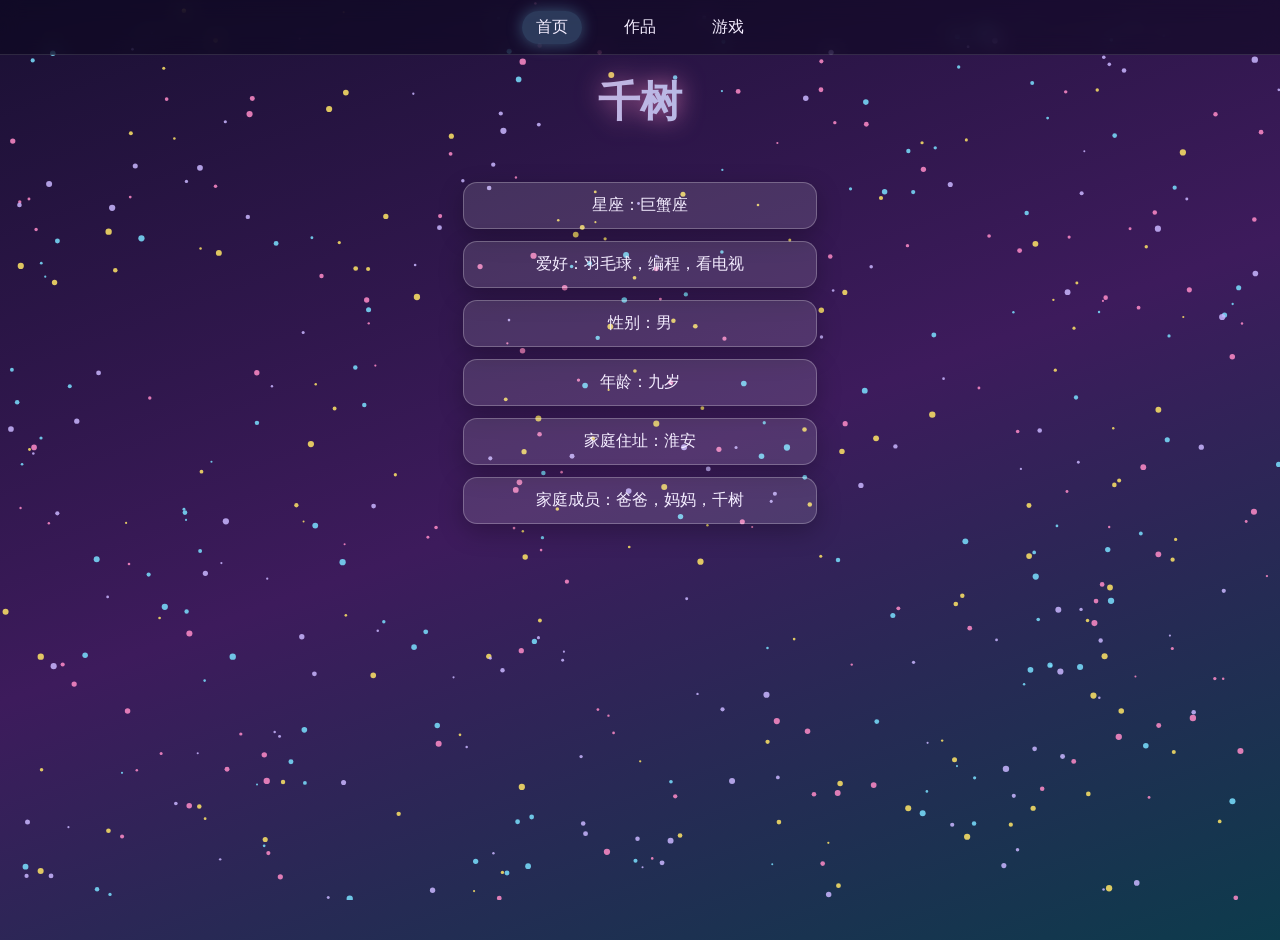
==== index.html @ f4340ac0 "加上作品房：抽奖、轮播、时钟、画板和调色盘。 Co-authored-by: Cursor <cursoragent@cursor.com>" ====
<!DOCTYPE html>
<html lang="zh-CN">
<head>
    <meta charset="UTF-8">
    <meta name="viewport" content="width=device-width, initial-scale=1.0">
    <title>千树</title>
    <style>
        body {
            font-family: sans-serif;
            min-height: 100vh;
            margin: 0;
            background: linear-gradient(160deg, #1a1033 0%, #3d1b5c 50%, #0d3b4c 100%);
            padding-bottom: 40px;
            overflow-x: hidden;
        }
        #dust {
            position: fixed;
            inset: 0;
            z-index: 0;
            pointer-events: none;
        }
        .nav {
            position: fixed;
            top: 0;
            left: 0;
            right: 0;
            z-index: 6;
            height: 54px;
            display: flex;
            align-items: center;
            justify-content: center;
            gap: 28px;
            background: rgba(10, 6, 28, 0.55);
            border-bottom: 1px solid rgba(255, 255, 255, 0.12);
            backdrop-filter: blur(10px);
        }
        .nav button {
            border: 0;
            background: transparent;
            color: #f4edff;
            font-size: 16px;
            cursor: pointer;
            padding: 6px 14px;
            border-radius: 999px;
        }
        .nav button.on {
            background: rgba(122, 224, 255, 0.22);
            box-shadow: 0 0 16px rgba(122, 224, 255, 0.35);
        }
        .side {
            display: none;
            position: fixed;
            top: 70px;
            bottom: 16px;
            width: 210px;
            z-index: 2;
        }
        body.play .side { display: block; }
        .side-left { left: 12px; }
        .side-right { right: 12px; }
        .game {
            height: 100%;
            border-radius: 18px;
            border: 1px solid rgba(255, 255, 255, 0.22);
            background: rgba(8, 4, 24, 0.45);
            box-shadow: 0 0 28px rgba(122, 224, 255, 0.18);
            overflow: hidden;
            position: relative;
        }
        .game-title {
            text-align: center;
            color: #fff;
            font-size: 14px;
            font-weight: bold;
            padding: 10px 8px 0;
            text-shadow: 0 0 10px #7ae0ff;
        }
        .game-score {
            text-align: center;
            color: #7ae0ff;
            font-size: 12px;
            margin-top: 4px;
        }
        .arena {
            position: absolute;
            left: 8px;
            right: 8px;
            top: 52px;
            bottom: 8px;
        }
        .bubble {
            position: absolute;
            border-radius: 50%;
            cursor: pointer;
            box-shadow: 0 0 16px currentColor;
        }
        .star {
            position: absolute;
            width: 14px;
            height: 14px;
            background: #ffe566;
            clip-path: polygon(50% 0%, 61% 35%, 98% 35%, 68% 57%, 79% 91%, 50% 70%, 21% 91%, 32% 57%, 2% 35%, 39% 35%);
            filter: drop-shadow(0 0 8px #ffe566);
        }
        .paddle {
            position: absolute;
            bottom: 6px;
            width: 56px;
            height: 10px;
            border-radius: 8px;
            background: linear-gradient(90deg, #7ae0ff, #ff8cc8);
            box-shadow: 0 0 14px #7ae0ff;
        }
        .stage {
            position: relative;
            z-index: 1;
            padding-top: 24px;
        }
        .name {
            font-size: 42px;
            font-weight: bold;
            text-align: center;
            margin-top: 50px;
            cursor: pointer;
            background: linear-gradient(90deg, #ff8cc8, #7ae0ff);
            -webkit-background-clip: text;
            background-clip: text;
            color: transparent;
            filter: drop-shadow(0 0 12px rgba(255, 140, 200, 0.7));
        }
        .name:hover {
            filter: drop-shadow(0 0 20px rgba(122, 224, 255, 0.9));
        }
        .hi {
            text-align: center;
            color: #c9e9ff;
            min-height: 24px;
            margin: 8px 0 20px;
            opacity: 0;
            transition: opacity 0.3s;
        }
        .hi.show { opacity: 1; }
        .info {
            width: 320px;
            margin: 12px auto;
            padding: 12px 16px;
            background: rgba(255, 255, 255, 0.12);
            border: 1px solid rgba(255, 255, 255, 0.25);
            border-radius: 14px;
            text-align: center;
            color: #f4edff;
            box-shadow: 0 8px 24px rgba(0, 0, 0, 0.25);
            cursor: pointer;
            transition: transform 0.2s, background 0.2s, box-shadow 0.2s, border-color 0.2s;
            animation: popin 0.5s ease both;
        }
        .info:nth-child(3) { animation-delay: 0.05s; }
        .info:nth-child(4) { animation-delay: 0.10s; }
        .info:nth-child(5) { animation-delay: 0.15s; }
        .info:nth-child(6) { animation-delay: 0.20s; }
        .info:nth-child(7) { animation-delay: 0.25s; }
        .info:nth-child(8) { animation-delay: 0.30s; }
        .info:hover {
            transform: scale(1.05);
            background: rgba(255, 255, 255, 0.22);
        }
        .info.on {
            transform: scale(1.06);
            border-color: #7ae0ff;
            background: rgba(122, 224, 255, 0.22);
            box-shadow: 0 0 24px rgba(122, 224, 255, 0.45);
        }
        @keyframes popin {
            from { opacity: 0; transform: translateY(16px); }
            to { opacity: 1; transform: translateY(0); }
        }
        .works {
            display: none;
            position: relative;
            z-index: 1;
            padding-top: 80px;
        }
        body.page-works .works { display: block; }
        body.page-works .stage { display: none; }
        .works-title {
            text-align: center;
            color: #f4edff;
            font-size: 22px;
            margin-bottom: 8px;
            text-shadow: 0 0 12px rgba(122, 224, 255, 0.45);
        }
        .works-hi {
            text-align: center;
            color: #c9e9ff;
            margin-bottom: 18px;
        }
        .work {
            width: 320px;
            margin: 12px auto;
            padding: 16px;
            background: rgba(255, 255, 255, 0.12);
            border: 1px solid rgba(255, 255, 255, 0.25);
            border-radius: 14px;
            text-align: center;
            color: #f4edff;
            cursor: pointer;
            transition: transform 0.2s, background 0.2s, box-shadow 0.2s;
        }
        .work:hover {
            transform: scale(1.05);
            background: rgba(255, 255, 255, 0.22);
        }
        .work.soon {
            cursor: default;
            opacity: 0.7;
        }
        .work.soon:hover { transform: none; }
        .studio {
            display: none;
            position: relative;
            z-index: 1;
            padding: 80px 16px 24px;
            text-align: center;
            color: #f4edff;
        }
        body.in-studio .works,
        body.in-studio .stage { display: none; }
        body.lottery .studio-lottery,
        body.slider .studio-slider,
        body.page-clock .studio-clock,
        body.page-draw .studio-draw,
        body.page-color .studio-color { display: block; }
        .studio h1, .studio h2, .studio h3 {
            margin: 14px 0;
            font-weight: normal;
        }
        .studio strong {
            display: block;
            font-size: 22px;
            margin-bottom: 16px;
            text-shadow: 0 0 12px rgba(122, 224, 255, 0.45);
        }
        .studio button,
        .back {
            border: 0;
            background: rgba(122, 224, 255, 0.22);
            color: #f4edff;
            padding: 8px 16px;
            border-radius: 999px;
            cursor: pointer;
            margin: 8px 6px;
        }
        .slide-box {
            width: 320px;
            height: 200px;
            margin: 18px auto;
            border-radius: 18px;
            display: flex;
            align-items: center;
            justify-content: center;
            font-size: 28px;
            font-weight: bold;
            box-shadow: 0 0 28px rgba(122, 224, 255, 0.25);
        }
        .clock-face {
            width: 200px;
            height: 200px;
            margin: 16px auto;
            border-radius: 50%;
            border: 4px solid #7ae0ff;
            position: relative;
            background: rgba(8, 4, 24, 0.45);
            box-shadow: 0 0 24px rgba(122, 224, 255, 0.35);
        }
        .hand {
            position: absolute;
            left: 50%;
            bottom: 50%;
            transform-origin: bottom center;
            background: #f4edff;
            border-radius: 4px;
        }
        .hand.hour { width: 6px; height: 52px; margin-left: -3px; }
        .hand.min { width: 4px; height: 72px; margin-left: -2px; }
        .hand.sec { width: 2px; height: 82px; margin-left: -1px; background: #ff8cc8; }
        .clock-dot {
            position: absolute;
            left: 50%;
            top: 50%;
            width: 10px;
            height: 10px;
            margin: -5px 0 0 -5px;
            border-radius: 50%;
            background: #7ae0ff;
        }
        #clockText { margin-top: 10px; color: #7ae0ff; }
        #drawPad {
            display: block;
            margin: 12px auto 0;
            background: #fff8ff;
            border-radius: 12px;
            cursor: crosshair;
            box-shadow: 0 0 20px rgba(255, 140, 200, 0.25);
        }
        .pens {
            display: flex;
            flex-wrap: wrap;
            justify-content: center;
            align-items: center;
            gap: 8px;
            width: 360px;
            margin: 12px auto;
        }
        .studio .pen {
            width: 28px;
            height: 28px;
            border-radius: 50%;
            border: 2px solid rgba(255, 255, 255, 0.35);
            cursor: pointer;
            padding: 0;
            margin: 0;
            box-shadow: none;
        }
        .studio .pen.on {
            box-shadow: 0 0 0 3px #7ae0ff;
        }
        .sizes {
            display: flex;
            justify-content: center;
            align-items: center;
            gap: 12px;
            margin: 0 0 12px;
        }
        .studio .size {
            width: 36px;
            height: 36px;
            padding: 0;
            margin: 0;
            border-radius: 50%;
            border: 2px solid rgba(255, 255, 255, 0.35);
            background: rgba(8, 4, 24, 0.35);
            display: flex;
            align-items: center;
            justify-content: center;
            box-shadow: none;
        }
        .studio .size.on {
            box-shadow: 0 0 0 3px #7ae0ff;
        }
        .studio .size i {
            display: block;
            border-radius: 50%;
            background: #f4edff;
        }
        .color-show {
            width: 220px;
            height: 120px;
            margin: 14px auto;
            border-radius: 16px;
            border: 1px solid rgba(255, 255, 255, 0.3);
        }
        #colorHex { font-size: 22px; letter-spacing: 1px; }
        @media (max-width: 860px) {
            body.play .side { display: none; }
        }
    </style>
</head>
<body>
    <canvas id="dust"></canvas>
    <div class="nav">
        <button type="button" id="homeBtn" class="on">首页</button>
        <button type="button" id="worksBtn">作品</button>
        <button type="button" id="gameBtn">游戏</button>
    </div>
    <div class="side side-left">
        <div class="game">
            <div class="game-title">戳泡泡</div>
            <div class="game-score" id="bubbleScore">0 分</div>
            <div class="arena" id="bubbleArena"></div>
        </div>
    </div>
    <div class="side side-right">
        <div class="game">
            <div class="game-title">接星星</div>
            <div class="game-score" id="starScore">0 分</div>
            <div class="arena" id="starArena">
                <div class="paddle" id="paddle"></div>
            </div>
        </div>
    </div>
    <div class="stage">
        <div class="name">千树</div>
        <div class="hi">点名字会换色，点卡片会亮起来</div>
        <div class="info">星座：巨蟹座</div>
        <div class="info">爱好：羽毛球，编程，看电视</div>
        <div class="info">性别：男</div>
        <div class="info">年龄：九岁</div>
        <div class="info">家庭住址：淮安</div>
        <div class="info">家庭成员：爸爸，妈妈，千树</div>
    </div>
    <div class="works">
        <div class="works-title">千树的作品</div>
        <div class="works-hi">点卡片打开作品</div>
        <div class="work" id="workLottery">随机抽奖</div>
        <div class="work" id="workSlider">随机轮播</div>
        <div class="work" id="workClock">会走的时钟</div>
        <div class="work" id="workDraw">小画板</div>
        <div class="work" id="workColor">调色盘</div>
    </div>
    <div class="studio studio-lottery">
        <button type="button" class="back" id="backFromLottery">回到作品</button>
        <strong>随机抽奖</strong>
        <h1>一等奖：<span id="one">???</span></h1>
        <h2>二等奖：<span id="two">???</span></h2>
        <h3>三等奖：<span id="three">???</span></h3>
        <button type="button" id="drawBtn">再抽一次</button>
    </div>
    <div class="studio studio-slider">
        <button type="button" class="back" id="backFromSlider">回到作品</button>
        <strong>随机轮播</strong>
        <div class="slide-box" id="slideBox">?</div>
        <button type="button" id="slideBtn">换一张</button>
    </div>
    <div class="studio studio-clock">
        <button type="button" class="back" id="backFromClock">回到作品</button>
        <strong>会走的时钟</strong>
        <div class="clock-face">
            <div class="hand hour" id="hourHand"></div>
            <div class="hand min" id="minHand"></div>
            <div class="hand sec" id="secHand"></div>
            <div class="clock-dot"></div>
        </div>
        <div id="clockText">--:--:--</div>
    </div>
    <div class="studio studio-draw">
        <button type="button" class="back" id="backFromDraw">回到作品</button>
        <strong>小画板</strong>
        <canvas id="drawPad" width="360" height="240"></canvas>
        <div class="pens">
            <button type="button" class="pen on" data-color="#5b2b8a" style="background:#5b2b8a"></button>
            <button type="button" class="pen" data-color="#ff8cc8" style="background:#ff8cc8"></button>
            <button type="button" class="pen" data-color="#ff4d4d" style="background:#ff4d4d"></button>
            <button type="button" class="pen" data-color="#ff8c32" style="background:#ff8c32"></button>
            <button type="button" class="pen" data-color="#ffe566" style="background:#ffe566"></button>
            <button type="button" class="pen" data-color="#7cffb2" style="background:#7cffb2"></button>
            <button type="button" class="pen" data-color="#00c2a8" style="background:#00c2a8"></button>
            <button type="button" class="pen" data-color="#7ae0ff" style="background:#7ae0ff"></button>
            <button type="button" class="pen" data-color="#2b6fff" style="background:#2b6fff"></button>
            <button type="button" class="pen" data-color="#c9b6ff" style="background:#c9b6ff"></button>
            <button type="button" class="pen" data-color="#8b5a2b" style="background:#8b5a2b"></button>
            <button type="button" class="pen" data-color="#888888" style="background:#888888"></button>
            <button type="button" class="pen" data-color="#222222" style="background:#222222"></button>
            <button type="button" class="pen" data-color="#ffffff" style="background:#ffffff"></button>
            <input type="color" id="drawColorPick" value="#5b2b8a" title="更多颜色">
        </div>
        <div class="sizes">
            <button type="button" class="size" data-size="2" title="细"><i style="width:6px;height:6px"></i></button>
            <button type="button" class="size on" data-size="6" title="中"><i style="width:12px;height:12px"></i></button>
            <button type="button" class="size" data-size="14" title="粗"><i style="width:20px;height:20px"></i></button>
        </div>
        <button type="button" id="clearDraw">清空</button>
    </div>
    <div class="studio studio-color">
        <button type="button" class="back" id="backFromColor">回到作品</button>
        <strong>调色盘</strong>
        <input type="color" id="colorPick" value="#ff8cc8">
        <div class="color-show" id="colorShow"></div>
        <div id="colorHex">#ff8cc8</div>
    </div>
    <script>
        const canvas = document.getElementById("dust");
        const ctx = canvas.getContext("2d");
        const dots = [];
        const mouse = { x: -9999, y: -9999 };
        const fadeOut = 40;
        const fadeIn = 130;

        function fitCanvas() {
            canvas.width = window.innerWidth;
            canvas.height = window.innerHeight;
        }
        fitCanvas();
        window.onresize = fitCanvas;

        for (let n = 0; n < 520; n = n + 1) {
            dots.push({
                x: Math.random() * window.innerWidth,
                y: Math.random() * window.innerHeight,
                r: 1 + Math.random() * 2.2,
                vx: -0.25 + Math.random() * 0.5,
                vy: -0.25 + Math.random() * 0.5,
                color: ["#ff8cc8", "#7ae0ff", "#ffe566", "#c9b6ff"][n % 4],
                alpha: 0
            });
        }

        window.onmousemove = function (event) {
            mouse.x = event.clientX;
            mouse.y = event.clientY;
        };

        function drawDots() {
            ctx.clearRect(0, 0, canvas.width, canvas.height);
            for (let n = 0; n < dots.length; n = n + 1) {
                const d = dots[n];
                d.x = d.x + d.vx;
                d.y = d.y + d.vy;
                if (d.x < 0) { d.x = canvas.width; }
                if (d.x > canvas.width) { d.x = 0; }
                if (d.y < 0) { d.y = canvas.height; }
                if (d.y > canvas.height) { d.y = 0; }

                const dx = d.x - mouse.x;
                const dy = d.y - mouse.y;
                const dist = Math.sqrt(dx * dx + dy * dy);
                let want = 0.85;
                if (dist <= fadeOut) {
                    want = 0;
                } else if (dist < fadeIn) {
                    const t = (dist - fadeOut) / (fadeIn - fadeOut);
                    want = 0.85 * t * t;
                }
                const step = 0.018;
                if (want < d.alpha) {
                    d.alpha = d.alpha - step;
                    if (d.alpha < want) {
                        d.alpha = want;
                    }
                } else {
                    d.alpha = d.alpha + step;
                    if (d.alpha > want) {
                        d.alpha = want;
                    }
                }
                if (d.alpha > 0.02) {
                    ctx.beginPath();
                    ctx.fillStyle = d.color;
                    ctx.globalAlpha = d.alpha;
                    ctx.arc(d.x, d.y, d.r, 0, Math.PI * 2);
                    ctx.fill();
                }
            }
            ctx.globalAlpha = 1;
            requestAnimationFrame(drawDots);
        }
        drawDots();

        const homeBtn = document.getElementById("homeBtn");
        const worksBtn = document.getElementById("worksBtn");
        const gameBtn = document.getElementById("gameBtn");

        function lightNav(btn) {
            homeBtn.classList.remove("on");
            worksBtn.classList.remove("on");
            gameBtn.classList.remove("on");
            btn.classList.add("on");
        }
        function clearRooms() {
            document.body.classList.remove("play");
            document.body.classList.remove("page-works");
            document.body.classList.remove("in-studio");
            document.body.classList.remove("lottery");
            document.body.classList.remove("slider");
            document.body.classList.remove("page-clock");
            document.body.classList.remove("page-draw");
            document.body.classList.remove("page-color");
        }
        function openStudio(room, start) {
            clearRooms();
            document.body.classList.add("in-studio");
            document.body.classList.add(room);
            lightNav(worksBtn);
            if (start) {
                start();
            }
        }
        function openHome() {
            clearRooms();
            lightNav(homeBtn);
        }
        function openWorks() {
            clearRooms();
            document.body.classList.add("page-works");
            lightNav(worksBtn);
        }
        function openGames() {
            clearRooms();
            document.body.classList.add("play");
            lightNav(gameBtn);
            readySound();
        }
        function openLottery() {
            openStudio("lottery", drawPrize);
        }
        function openSlider() {
            openStudio("slider", randomSlide);
        }

        homeBtn.onclick = openHome;
        worksBtn.onclick = openWorks;
        gameBtn.onclick = openGames;
        document.getElementById("workLottery").onclick = openLottery;
        document.getElementById("workSlider").onclick = openSlider;
        document.getElementById("workClock").onclick = function () {
            openStudio("page-clock", tickClock);
        };
        document.getElementById("workDraw").onclick = function () {
            openStudio("page-draw");
        };
        document.getElementById("workColor").onclick = function () {
            openStudio("page-color", showColor);
        };
        document.getElementById("backFromLottery").onclick = openWorks;
        document.getElementById("backFromSlider").onclick = openWorks;
        document.getElementById("backFromClock").onclick = openWorks;
        document.getElementById("backFromDraw").onclick = openWorks;
        document.getElementById("backFromColor").onclick = openWorks;
        document.getElementById("drawBtn").onclick = drawPrize;
        document.getElementById("slideBtn").onclick = randomSlide;
        document.getElementById("clearDraw").onclick = function () {
            const pad = document.getElementById("drawPad");
            const p = pad.getContext("2d");
            p.clearRect(0, 0, pad.width, pad.height);
        };
        document.getElementById("colorPick").oninput = showColor;

        function drawPrize() {
            const personArr = ["周杰伦", "刘德华", "周星驰", "Pink老师", "张学友"];
            const randomNum1 = Math.floor(Math.random() * personArr.length);
            document.getElementById("one").innerHTML = personArr[randomNum1];
            personArr.splice(randomNum1, 1);
            const randomNum2 = Math.floor(Math.random() * personArr.length);
            document.getElementById("two").innerHTML = personArr[randomNum2];
            personArr.splice(randomNum2, 1);
            const randomNum3 = Math.floor(Math.random() * personArr.length);
            document.getElementById("three").innerHTML = personArr[randomNum3];
        }

        function randomSlide() {
            const slides = ["粉", "青", "黄", "紫", "绿"];
            const colors = ["#ff8cc8", "#7ae0ff", "#ffe566", "#c9b6ff", "#7cffb2"];
            const n = Math.floor(Math.random() * slides.length);
            const box = document.getElementById("slideBox");
            box.style.background = colors[n];
            box.textContent = "第" + (n + 1) + "张 · " + slides[n];
        }

        function two(n) {
            if (n < 10) {
                return "0" + n;
            }
            return "" + n;
        }
        function tickClock() {
            const now = new Date();
            const s = now.getSeconds();
            const m = now.getMinutes();
            const h = now.getHours();
            document.getElementById("secHand").style.transform = "rotate(" + (s * 6) + "deg)";
            document.getElementById("minHand").style.transform = "rotate(" + (m * 6 + s * 0.1) + "deg)";
            document.getElementById("hourHand").style.transform = "rotate(" + ((h % 12) * 30 + m * 0.5) + "deg)";
            document.getElementById("clockText").textContent = two(h) + ":" + two(m) + ":" + two(s);
        }
        setInterval(tickClock, 1000);
        tickClock();

        function showColor() {
            const hex = document.getElementById("colorPick").value;
            document.getElementById("colorShow").style.background = hex;
            document.getElementById("colorHex").textContent = hex;
        }
        showColor();

        const drawPad = document.getElementById("drawPad");
        const drawCtx = drawPad.getContext("2d");
        let drawing = false;
        let penColor = "#5b2b8a";
        let penSize = 6;
        const sizeBtns = document.querySelectorAll(".size");
        for (let n = 0; n < sizeBtns.length; n = n + 1) {
            sizeBtns[n].onclick = function () {
                penSize = Number(sizeBtns[n].getAttribute("data-size"));
                for (let k = 0; k < sizeBtns.length; k = k + 1) {
                    sizeBtns[k].classList.remove("on");
                }
                sizeBtns[n].classList.add("on");
            };
        }
        const pens = document.querySelectorAll(".pen");
        function pickPen(color) {
            penColor = color;
            document.getElementById("drawColorPick").value = color;
            for (let n = 0; n < pens.length; n = n + 1) {
                if (pens[n].getAttribute("data-color") === color) {
                    pens[n].classList.add("on");
                } else {
                    pens[n].classList.remove("on");
                }
            }
        }
        for (let n = 0; n < pens.length; n = n + 1) {
            pens[n].onclick = function () {
                pickPen(pens[n].getAttribute("data-color"));
            };
        }
        document.getElementById("drawColorPick").oninput = function () {
            penColor = document.getElementById("drawColorPick").value;
            for (let n = 0; n < pens.length; n = n + 1) {
                pens[n].classList.remove("on");
            }
        };
        function padPos(event) {
            const box = drawPad.getBoundingClientRect();
            return {
                x: event.clientX - box.left,
                y: event.clientY - box.top
            };
        }
        drawPad.onmousedown = function (event) {
            drawing = true;
            const p = padPos(event);
            drawCtx.beginPath();
            drawCtx.moveTo(p.x, p.y);
        };
        drawPad.onmousemove = function (event) {
            if (!drawing) {
                return;
            }
            const p = padPos(event);
            drawCtx.strokeStyle = penColor;
            drawCtx.lineWidth = penSize;
            drawCtx.lineCap = "round";
            drawCtx.lineTo(p.x, p.y);
            drawCtx.stroke();
        };
        drawPad.onmouseup = function () {
            drawing = false;
        };
        drawPad.onmouseleave = function () {
            drawing = false;
        };

        const name = document.querySelector(".name");
        const hi = document.querySelector(".hi");
        const colors = [
            "linear-gradient(90deg, #ff8cc8, #7ae0ff)",
            "linear-gradient(90deg, #ffe566, #ff6b9d)",
            "linear-gradient(90deg, #7cffb2, #7ae0ff)"
        ];
        const hellos = ["你好，我是千树！", "上面点「游戏」才出现小游戏", "欢迎来到我的主页"];
        let i = 0;

        name.onclick = function () {
            i = i + 1;
            if (i >= colors.length) {
                i = 0;
            }
            name.style.background = colors[i];
            name.style.backgroundClip = "text";
            name.style.webkitBackgroundClip = "text";
            hi.textContent = hellos[i];
            hi.classList.add("show");
        };

        const cards = document.querySelectorAll(".info");
        for (let n = 0; n < cards.length; n = n + 1) {
            cards[n].onclick = function () {
                cards[n].classList.toggle("on");
            };
        }

        const bubbleColors = ["#ff8cc8", "#7ae0ff", "#ffe566", "#b8fff0", "#c9b6ff"];
        const bubbleArena = document.getElementById("bubbleArena");
        const bubbleScoreEl = document.getElementById("bubbleScore");
        let bubbleScore = 0;

        function gamesOpen() {
            return document.body.classList.contains("play");
        }

        let audio;
        function readySound() {
            if (!audio) {
                audio = new AudioContext();
            }
            if (audio.state === "suspended") {
                audio.resume();
            }
        }
        function playBo() {
            const bo = new Audio("sounds/bo.mp3");
            bo.play();
        }
        function playDing() {
            readySound();
            const t = audio.currentTime;
            const notes = [988, 1319];
            for (let n = 0; n < notes.length; n = n + 1) {
                const o = audio.createOscillator();
                const g = audio.createGain();
                o.type = "triangle";
                o.frequency.value = notes[n];
                g.gain.setValueAtTime(0.16, t + n * 0.06);
                g.gain.exponentialRampToValueAtTime(0.01, t + 0.38 + n * 0.06);
                o.connect(g);
                g.connect(audio.destination);
                o.start(t + n * 0.06);
                o.stop(t + 0.42 + n * 0.06);
            }
        }

        function spawnBubble() {
            if (!gamesOpen()) {
                return;
            }
            const bubble = document.createElement("div");
            bubble.className = "bubble";
            const size = 22 + Math.floor(Math.random() * 22);
            const color = bubbleColors[Math.floor(Math.random() * bubbleColors.length)];
            bubble.style.width = size + "px";
            bubble.style.height = size + "px";
            bubble.style.background = color;
            bubble.style.color = color;
            bubble.style.left = Math.floor(Math.random() * 70) + "%";
            bubble.style.top = "88%";
            bubbleArena.appendChild(bubble);

            let top = 88;
            const timer = setInterval(function () {
                top = top - 0.6;
                bubble.style.top = top + "%";
                if (top < -10 || !gamesOpen()) {
                    clearInterval(timer);
                    bubble.remove();
                }
            }, 50);

            bubble.onclick = function () {
                clearInterval(timer);
                bubble.remove();
                bubbleScore = bubbleScore + 1;
                bubbleScoreEl.textContent = bubbleScore + " 分";
                playBo();
            };
        }

        setInterval(spawnBubble, 2000);

        const starArena = document.getElementById("starArena");
        const paddle = document.getElementById("paddle");
        const starScoreEl = document.getElementById("starScore");
        let starScore = 0;
        let paddleX = 70;

        function putPaddle() {
            paddle.style.left = paddleX + "px";
        }
        putPaddle();

        starArena.onmousemove = function (event) {
            const box = starArena.getBoundingClientRect();
            paddleX = event.clientX - box.left - 28;
            if (paddleX < 0) {
                paddleX = 0;
            }
            if (paddleX > box.width - 56) {
                paddleX = box.width - 56;
            }
            putPaddle();
        };

        function spawnStar() {
            if (!gamesOpen()) {
                return;
            }
            const star = document.createElement("div");
            star.className = "star";
            let y = 0;
            star.style.left = Math.floor(Math.random() * 80) + "%";
            star.style.top = y + "px";
            starArena.appendChild(star);

            const timer = setInterval(function () {
                y = y + 4;
                star.style.top = y + "px";
                const starBox = star.getBoundingClientRect();
                const padBox = paddle.getBoundingClientRect();
                const hit = starBox.bottom >= padBox.top &&
                    starBox.left < padBox.right &&
                    starBox.right > padBox.left;
                if (hit) {
                    clearInterval(timer);
                    star.remove();
                    starScore = starScore + 1;
                    starScoreEl.textContent = starScore + " 分";
                    playDing();
                } else if (y > starArena.clientHeight || !gamesOpen()) {
                    clearInterval(timer);
                    star.remove();
                }
            }, 30);
        }

        setInterval(spawnStar, 900);
    </script>
</body>
</html>
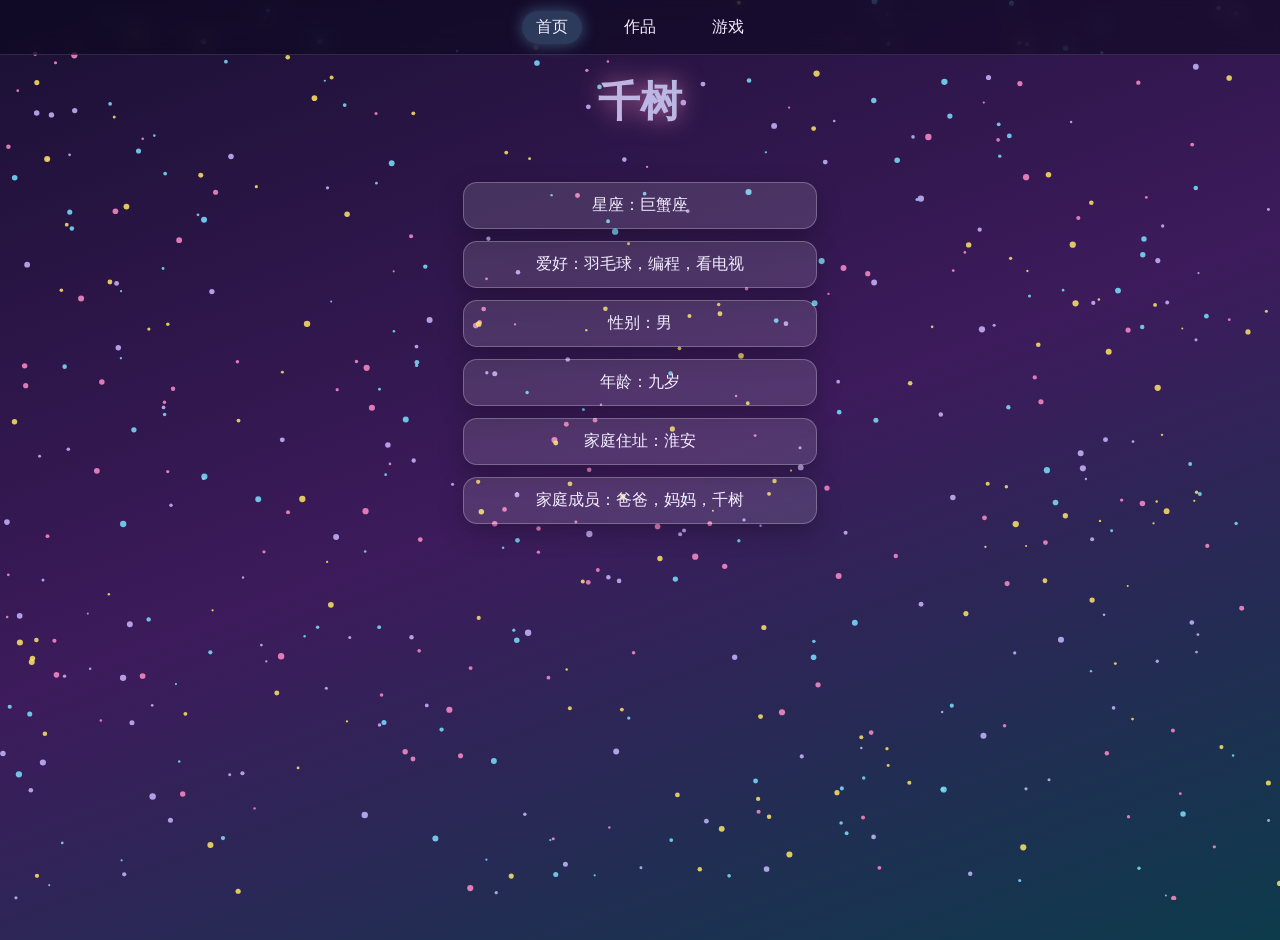
==== commit e1e53515: "把小树和小花对战棋请进游戏房，棋盘 3 到 10 都能选。 Co-authored-by: Cursor <cursoragent@cursor.com>" ====
--- a/index.html
+++ b/index.html
@@ -56,6 +56,7 @@
             z-index: 2;
         }
         body.play .side { display: block; }
+        body.play .stage { display: none; }
         .side-left { left: 12px; }
         .side-right { right: 12px; }
         .game {
@@ -360,8 +361,92 @@
             border: 1px solid rgba(255, 255, 255, 0.3);
         }
         #colorHex { font-size: 22px; letter-spacing: 1px; }
+        .chess-room {
+            display: none;
+            position: relative;
+            z-index: 1;
+            padding: 70px 240px 20px;
+            text-align: center;
+            color: #f4edff;
+        }
+        body.play .chess-room { display: block; }
+        .chess-room h2 {
+            margin: 0 0 6px;
+            font-size: 22px;
+            text-shadow: 0 0 12px rgba(122, 224, 255, 0.45);
+        }
+        .chess-bar {
+            display: flex;
+            flex-wrap: wrap;
+            justify-content: center;
+            gap: 6px;
+            margin: 8px 0;
+        }
+        .chess-size-btn,
+        .chess-mode-btn,
+        .chess-level-btn,
+        #chess-restart,
+        #chess-overlay-restart {
+            border: 1px solid rgba(255, 255, 255, 0.25);
+            background: rgba(255, 255, 255, 0.12);
+            color: #f4edff;
+            padding: 5px 10px;
+            border-radius: 999px;
+            cursor: pointer;
+        }
+        .chess-size-btn.on,
+        .chess-mode-btn.on,
+        .chess-level-btn.on {
+            background: rgba(122, 224, 255, 0.22);
+            box-shadow: 0 0 16px rgba(122, 224, 255, 0.35);
+        }
+        #chess-turn, #chess-rule, #chess-result {
+            margin: 4px 0;
+            color: #c9e9ff;
+        }
+        #chess-board {
+            display: grid;
+            gap: 3px;
+            width: min(420px, calc(100vw - 480px));
+            margin: 10px auto;
+        }
+        .chess-cell {
+            aspect-ratio: 1;
+            border: 1px solid rgba(122, 224, 255, 0.35);
+            background: rgba(8, 4, 24, 0.45);
+            border-radius: 4px;
+            cursor: pointer;
+            color: #f4edff;
+            padding: 0;
+        }
+        .chess-cell.is-tree { color: #7cffb2; text-shadow: 0 0 8px #7cffb2; }
+        .chess-cell.is-flower { color: #ff8cc8; text-shadow: 0 0 8px #ff8cc8; }
+        #chess-overlay {
+            position: fixed;
+            inset: 0;
+            z-index: 10;
+            display: none;
+            align-items: center;
+            justify-content: center;
+            background: rgba(10, 6, 28, 0.45);
+        }
+        #chess-overlay.is-open { display: flex; }
+        #chess-overlay[hidden] { display: none !important; }
+        .chess-card {
+            min-width: 220px;
+            padding: 28px 36px;
+            text-align: center;
+            background: rgba(20, 10, 40, 0.85);
+            border: 1px solid rgba(122, 224, 255, 0.35);
+            border-radius: 18px;
+            color: #f4edff;
+        }
+        #chess-overlay.is-win #chess-overlay-title { color: #7cffb2; }
+        #chess-overlay.is-draw #chess-overlay-title { color: #ffe566; }
         @media (max-width: 860px) {
             body.play .side { display: none; }
+            .chess-room { padding: 70px 16px 20px; }
+            #chess-board { width: min(420px, calc(100vw - 32px)); }
         }
     </style>
 </head>
@@ -397,6 +482,43 @@
         <div class="info">年龄：九岁</div>
         <div class="info">家庭住址：淮安</div>
         <div class="info">家庭成员：爸爸，妈妈，千树</div>
+    </div>
+    <div class="chess-room">
+        <h2>小树与小花</h2>
+        <p id="chess-rule">8 × 8，连 5 个赢</p>
+        <p id="chess-turn">轮到：小树</p>
+        <p id="chess-result"></p>
+        <div class="chess-bar" id="chess-sizes">
+            <button type="button" class="chess-size-btn" data-size="3">3×3</button>
+            <button type="button" class="chess-size-btn" data-size="4">4×4</button>
+            <button type="button" class="chess-size-btn" data-size="5">5×5</button>
+            <button type="button" class="chess-size-btn" data-size="6">6×6</button>
+            <button type="button" class="chess-size-btn" data-size="7">7×7</button>
+            <button type="button" class="chess-size-btn on" data-size="8">8×8</button>
+            <button type="button" class="chess-size-btn" data-size="9">9×9</button>
+            <button type="button" class="chess-size-btn" data-size="10">10×10</button>
+        </div>
+        <div class="chess-bar" id="chess-modes">
+            <button type="button" class="chess-mode-btn on" data-mode="human">人人对战</button>
+            <button type="button" class="chess-mode-btn" data-mode="computer">电脑对战</button>
+        </div>
+        <div class="chess-bar" id="chess-diff" hidden>
+            <span id="chess-levels">
+                <button type="button" class="chess-level-btn" data-level="easy">简单</button>
+                <button type="button" class="chess-level-btn on" data-level="normal">普通</button>
+                <button type="button" class="chess-level-btn" data-level="hard">困难</button>
+                <button type="button" class="chess-level-btn" data-level="super">超难</button>
+            </span>
+        </div>
+        <div id="chess-board"></div>
+        <button type="button" id="chess-restart">再来一盘</button>
+    </div>
+    <div id="chess-overlay" hidden>
+        <div class="chess-card">
+            <p id="chess-overlay-title"></p>
+            <p id="chess-overlay-sub"></p>
+            <button type="button" id="chess-overlay-restart">再来一盘</button>
+        </div>
     </div>
     <div class="works">
         <div class="works-title">千树的作品</div>
@@ -564,6 +686,11 @@
             document.body.classList.remove("page-clock");
             document.body.classList.remove("page-draw");
             document.body.classList.remove("page-color");
+            const chessOverlay = document.getElementById("chess-overlay");
+            if (chessOverlay) {
+                chessOverlay.hidden = true;
+                chessOverlay.classList.remove("is-open");
+            }
         }
         function openStudio(room, start) {
             clearRooms();
@@ -903,5 +1030,6 @@
 
         setInterval(spawnStar, 900);
     </script>
+    <script src="chess.js"></script>
 </body>
 </html>
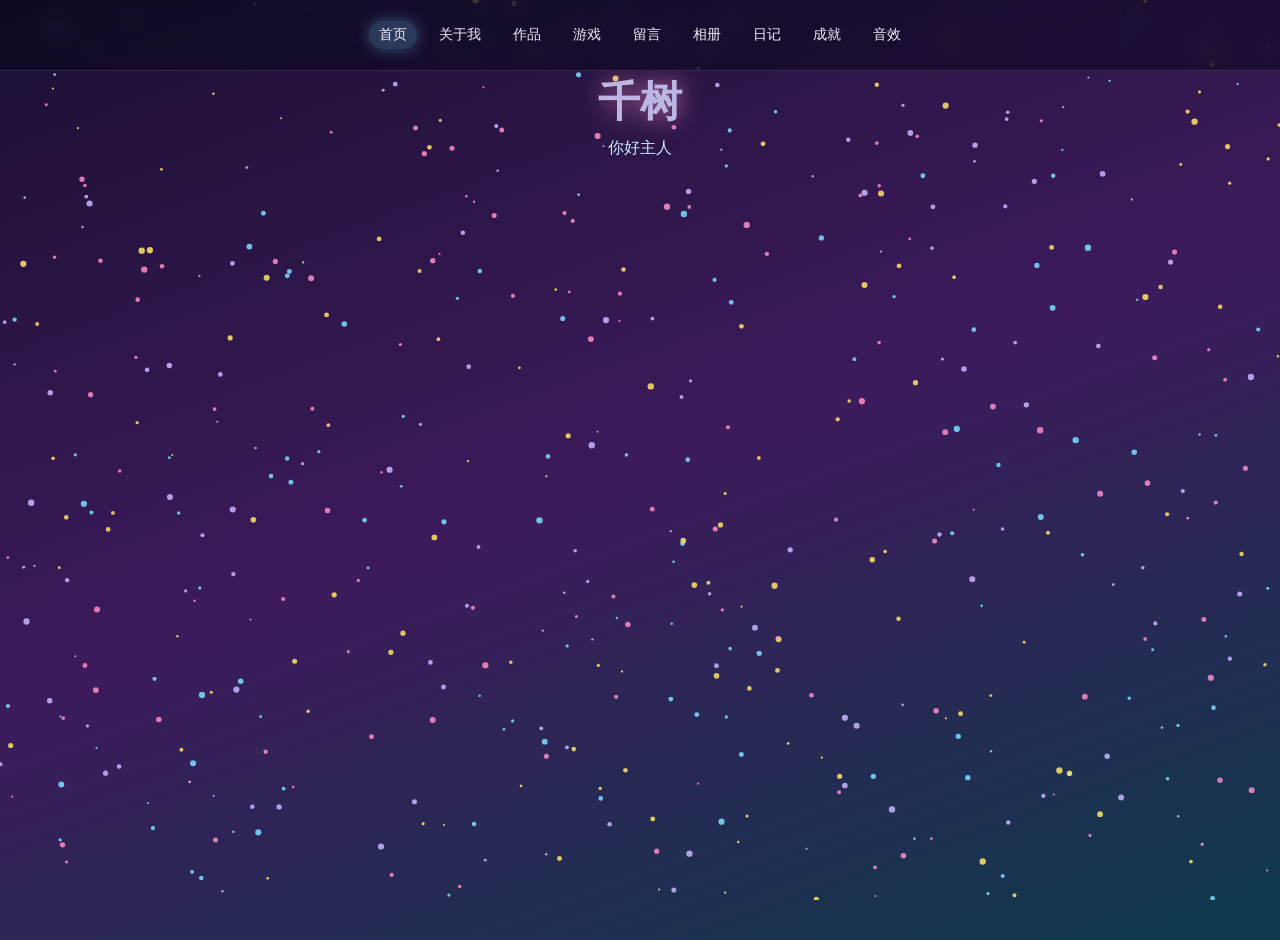
==== commit 70f1ba4c: "加上关于我、留言，以及相册、日记、成就、音效四间房。 Co-authored-by: Cursor <cursoragent@cursor.com>" ====
--- a/index.html
+++ b/index.html
@@ -25,11 +25,13 @@
             left: 0;
             right: 0;
             z-index: 6;
-            height: 54px;
+            min-height: 54px;
             display: flex;
             align-items: center;
             justify-content: center;
-            gap: 28px;
+            flex-wrap: wrap;
+            gap: 8px 12px;
+            padding: 8px 10px;
             background: rgba(10, 6, 28, 0.55);
             border-bottom: 1px solid rgba(255, 255, 255, 0.12);
             backdrop-filter: blur(10px);
@@ -38,9 +40,9 @@
             border: 0;
             background: transparent;
             color: #f4edff;
-            font-size: 16px;
+            font-size: 14px;
             cursor: pointer;
-            padding: 6px 14px;
+            padding: 5px 10px;
             border-radius: 999px;
         }
         .nav button.on {
@@ -183,6 +185,103 @@
         }
         body.page-works .works { display: block; }
         body.page-works .stage { display: none; }
+        .about-room,
+        .notes-room {
+            display: none;
+            position: relative;
+            z-index: 1;
+            padding-top: 80px;
+        }
+        body.page-about .about-room { display: block; }
+        body.page-about .stage { display: none; }
+        body.page-notes .notes-room { display: block; }
+        body.page-notes .stage { display: none; }
+        .album-room,
+        .diary-room,
+        .achieve-room,
+        .sound-room {
+            display: none;
+            position: relative;
+            z-index: 1;
+            padding-top: 80px;
+            text-align: center;
+        }
+        body.page-album .album-room,
+        body.page-diary .diary-room,
+        body.page-achieve .achieve-room,
+        body.page-sound .sound-room { display: block; }
+        body.page-album .stage,
+        body.page-diary .stage,
+        body.page-achieve .stage,
+        body.page-sound .stage { display: none; }
+        .photos {
+            display: flex;
+            flex-wrap: wrap;
+            justify-content: center;
+            gap: 12px;
+            padding: 8px 16px 24px;
+        }
+        .photo {
+            width: 140px;
+            height: 100px;
+            border-radius: 14px;
+            display: flex;
+            align-items: center;
+            justify-content: center;
+            color: #1a1033;
+            font-weight: bold;
+            cursor: pointer;
+            border: 2px solid rgba(255, 255, 255, 0.3);
+        }
+        .photo.on {
+            box-shadow: 0 0 20px rgba(122, 224, 255, 0.55);
+            transform: scale(1.06);
+        }
+        #diaryBox {
+            width: 320px;
+            height: 160px;
+            display: block;
+            margin: 0 auto 12px;
+            padding: 12px;
+            border-radius: 14px;
+            border: 1px solid rgba(255, 255, 255, 0.25);
+            background: rgba(255, 255, 255, 0.12);
+            color: #f4edff;
+            resize: none;
+        }
+        #diarySave,
+        .sound-btn {
+            border: 0;
+            background: rgba(122, 224, 255, 0.22);
+            color: #f4edff;
+            padding: 8px 16px;
+            border-radius: 999px;
+            cursor: pointer;
+            margin: 6px;
+        }
+        .note-box {
+            width: 320px;
+            margin: 0 auto 16px;
+            display: flex;
+            flex-direction: column;
+            gap: 8px;
+        }
+        .note-box input {
+            border: 1px solid rgba(255, 255, 255, 0.25);
+            background: rgba(255, 255, 255, 0.12);
+            color: #f4edff;
+            padding: 10px 12px;
+            border-radius: 12px;
+        }
+        .note-box input::placeholder { color: #c9b6ff; }
+        #noteSend {
+            border: 0;
+            background: rgba(122, 224, 255, 0.22);
+            color: #f4edff;
+            padding: 8px 16px;
+            border-radius: 999px;
+            cursor: pointer;
+        }
         .works-title {
             text-align: center;
             color: #f4edff;
@@ -454,8 +553,14 @@
     <canvas id="dust"></canvas>
     <div class="nav">
         <button type="button" id="homeBtn" class="on">首页</button>
+        <button type="button" id="aboutBtn">关于我</button>
         <button type="button" id="worksBtn">作品</button>
         <button type="button" id="gameBtn">游戏</button>
+        <button type="button" id="notesBtn">留言</button>
+        <button type="button" id="albumBtn">相册</button>
+        <button type="button" id="diaryBtn">日记</button>
+        <button type="button" id="achieveBtn">成就</button>
+        <button type="button" id="soundBtn">音效</button>
     </div>
     <div class="side side-left">
         <div class="game">
@@ -475,13 +580,58 @@
     </div>
     <div class="stage">
         <div class="name">千树</div>
-        <div class="hi">点名字会换色，点卡片会亮起来</div>
+        <div class="hi show">你好主人</div>
+    </div>
+    <div class="about-room">
+        <div class="works-title">关于我</div>
+        <div class="works-hi">点卡片会亮起来</div>
         <div class="info">星座：巨蟹座</div>
         <div class="info">爱好：羽毛球，编程，看电视</div>
         <div class="info">性别：男</div>
         <div class="info">年龄：九岁</div>
-        <div class="info">家庭住址：淮安</div>
+        <div class="info">住在：淮安</div>
         <div class="info">家庭成员：爸爸，妈妈，千树</div>
+    </div>
+    <div class="notes-room">
+        <div class="works-title">留言</div>
+        <div class="works-hi">写一句话，点发送</div>
+        <div class="note-box">
+            <input id="noteName" type="text" placeholder="你的名字" maxlength="12">
+            <input id="noteText" type="text" placeholder="想对千树说的话" maxlength="60">
+            <button type="button" id="noteSend">发送</button>
+        </div>
+        <div id="noteList"></div>
+    </div>
+    <div class="album-room">
+        <div class="works-title">相册</div>
+        <div class="works-hi">点一张照片会亮起来</div>
+        <div class="photos">
+            <div class="photo" style="background:#7cffb2">羽毛球</div>
+            <div class="photo" style="background:#7ae0ff">星星</div>
+            <div class="photo" style="background:#ff8cc8">小花</div>
+            <div class="photo" style="background:#ffe566">画板</div>
+        </div>
+    </div>
+    <div class="diary-room">
+        <div class="works-title">日记</div>
+        <div class="works-hi">写今天的事，点保存</div>
+        <textarea id="diaryBox" placeholder="今天我想写……"></textarea>
+        <button type="button" id="diarySave">保存</button>
+        <div class="works-hi" id="diaryTip"></div>
+    </div>
+    <div class="achieve-room">
+        <div class="works-title">成就</div>
+        <div class="works-hi">点卡片能跳到对应房间</div>
+        <div class="work" id="achieveGames">会做小树和小花对战棋</div>
+        <div class="work" id="achieveDraw">会做小画板</div>
+        <div class="work" id="achieveNotes">会做留言本</div>
+        <div class="info">会换导航房间</div>
+    </div>
+    <div class="sound-room">
+        <div class="works-title">音效</div>
+        <div class="works-hi">点按钮听一听</div>
+        <button type="button" class="sound-btn" id="soundBo">泡泡啵</button>
+        <button type="button" class="sound-btn" id="soundDing">星星叮</button>
     </div>
     <div class="chess-room">
         <h2>小树与小花</h2>
@@ -668,18 +818,36 @@
         drawDots();
 
         const homeBtn = document.getElementById("homeBtn");
+        const aboutBtn = document.getElementById("aboutBtn");
         const worksBtn = document.getElementById("worksBtn");
         const gameBtn = document.getElementById("gameBtn");
+        const notesBtn = document.getElementById("notesBtn");
+        const albumBtn = document.getElementById("albumBtn");
+        const diaryBtn = document.getElementById("diaryBtn");
+        const achieveBtn = document.getElementById("achieveBtn");
+        const soundBtn = document.getElementById("soundBtn");
 
         function lightNav(btn) {
             homeBtn.classList.remove("on");
+            aboutBtn.classList.remove("on");
             worksBtn.classList.remove("on");
             gameBtn.classList.remove("on");
+            notesBtn.classList.remove("on");
+            albumBtn.classList.remove("on");
+            diaryBtn.classList.remove("on");
+            achieveBtn.classList.remove("on");
+            soundBtn.classList.remove("on");
             btn.classList.add("on");
         }
         function clearRooms() {
             document.body.classList.remove("play");
             document.body.classList.remove("page-works");
+            document.body.classList.remove("page-about");
+            document.body.classList.remove("page-notes");
+            document.body.classList.remove("page-album");
+            document.body.classList.remove("page-diary");
+            document.body.classList.remove("page-achieve");
+            document.body.classList.remove("page-sound");
             document.body.classList.remove("in-studio");
             document.body.classList.remove("lottery");
             document.body.classList.remove("slider");
@@ -705,10 +873,41 @@
             clearRooms();
             lightNav(homeBtn);
         }
+        function openAbout() {
+            clearRooms();
+            document.body.classList.add("page-about");
+            lightNav(aboutBtn);
+        }
         function openWorks() {
             clearRooms();
             document.body.classList.add("page-works");
             lightNav(worksBtn);
+        }
+        function openNotes() {
+            clearRooms();
+            document.body.classList.add("page-notes");
+            lightNav(notesBtn);
+        }
+        function openAlbum() {
+            clearRooms();
+            document.body.classList.add("page-album");
+            lightNav(albumBtn);
+        }
+        function openDiary() {
+            clearRooms();
+            document.body.classList.add("page-diary");
+            lightNav(diaryBtn);
+        }
+        function openAchieve() {
+            clearRooms();
+            document.body.classList.add("page-achieve");
+            lightNav(achieveBtn);
+        }
+        function openSounds() {
+            clearRooms();
+            document.body.classList.add("page-sound");
+            lightNav(soundBtn);
+            readySound();
         }
         function openGames() {
             clearRooms();
@@ -724,8 +923,19 @@
         }
 
         homeBtn.onclick = openHome;
+        aboutBtn.onclick = openAbout;
         worksBtn.onclick = openWorks;
+        notesBtn.onclick = openNotes;
+        albumBtn.onclick = openAlbum;
+        diaryBtn.onclick = openDiary;
+        achieveBtn.onclick = openAchieve;
+        soundBtn.onclick = openSounds;
         gameBtn.onclick = openGames;
+        document.getElementById("achieveGames").onclick = openGames;
+        document.getElementById("achieveDraw").onclick = function () {
+            openStudio("page-draw");
+        };
+        document.getElementById("achieveNotes").onclick = openNotes;
         document.getElementById("workLottery").onclick = openLottery;
         document.getElementById("workSlider").onclick = openSlider;
         document.getElementById("workClock").onclick = function () {
@@ -874,7 +1084,15 @@
             "linear-gradient(90deg, #ffe566, #ff6b9d)",
             "linear-gradient(90deg, #7cffb2, #7ae0ff)"
         ];
-        const hellos = ["你好，我是千树！", "上面点「游戏」才出现小游戏", "欢迎来到我的主页"];
+        const hellos = [
+            "你好主人",
+            "你好，我是千树！",
+            "上面有关于我和留言",
+            "今天也来玩一会儿吧",
+            "作品房里有画板和时钟",
+            "游戏房里有小树和小花",
+            "欢迎来到千树的主页"
+        ];
         let i = 0;
 
         name.onclick = function () {
@@ -895,6 +1113,60 @@
                 cards[n].classList.toggle("on");
             };
         }
+
+        const noteList = document.getElementById("noteList");
+        function loadNotes() {
+            const raw = localStorage.getItem("qs-home-notes");
+            if (!raw) {
+                return [];
+            }
+            return JSON.parse(raw);
+        }
+        function showNotes() {
+            const notes = loadNotes();
+            noteList.innerHTML = "";
+            for (let n = 0; n < notes.length; n = n + 1) {
+                const card = document.createElement("div");
+                card.className = "info";
+                card.textContent = notes[n].name + "： " + notes[n].text;
+                noteList.appendChild(card);
+            }
+        }
+        document.getElementById("noteSend").onclick = function () {
+            const name = document.getElementById("noteName").value.trim();
+            const text = document.getElementById("noteText").value.trim();
+            if (name === "" || text === "") {
+                return;
+            }
+            const notes = loadNotes();
+            notes.unshift({ name: name, text: text });
+            localStorage.setItem("qs-home-notes", JSON.stringify(notes));
+            document.getElementById("noteText").value = "";
+            showNotes();
+        };
+        showNotes();
+
+        const photos = document.querySelectorAll(".photo");
+        for (let n = 0; n < photos.length; n = n + 1) {
+            photos[n].onclick = function () {
+                photos[n].classList.toggle("on");
+            };
+        }
+
+        const diaryBox = document.getElementById("diaryBox");
+        diaryBox.value = localStorage.getItem("qs-home-diary") || "";
+        document.getElementById("diarySave").onclick = function () {
+            localStorage.setItem("qs-home-diary", diaryBox.value);
+            document.getElementById("diaryTip").textContent = "保存好了";
+        };
+
+        document.getElementById("soundBo").onclick = function () {
+            readySound();
+            playBo();
+        };
+        document.getElementById("soundDing").onclick = function () {
+            playDing();
+        };
 
         const bubbleColors = ["#ff8cc8", "#7ae0ff", "#ffe566", "#b8fff0", "#c9b6ff"];
         const bubbleArena = document.getElementById("bubbleArena");
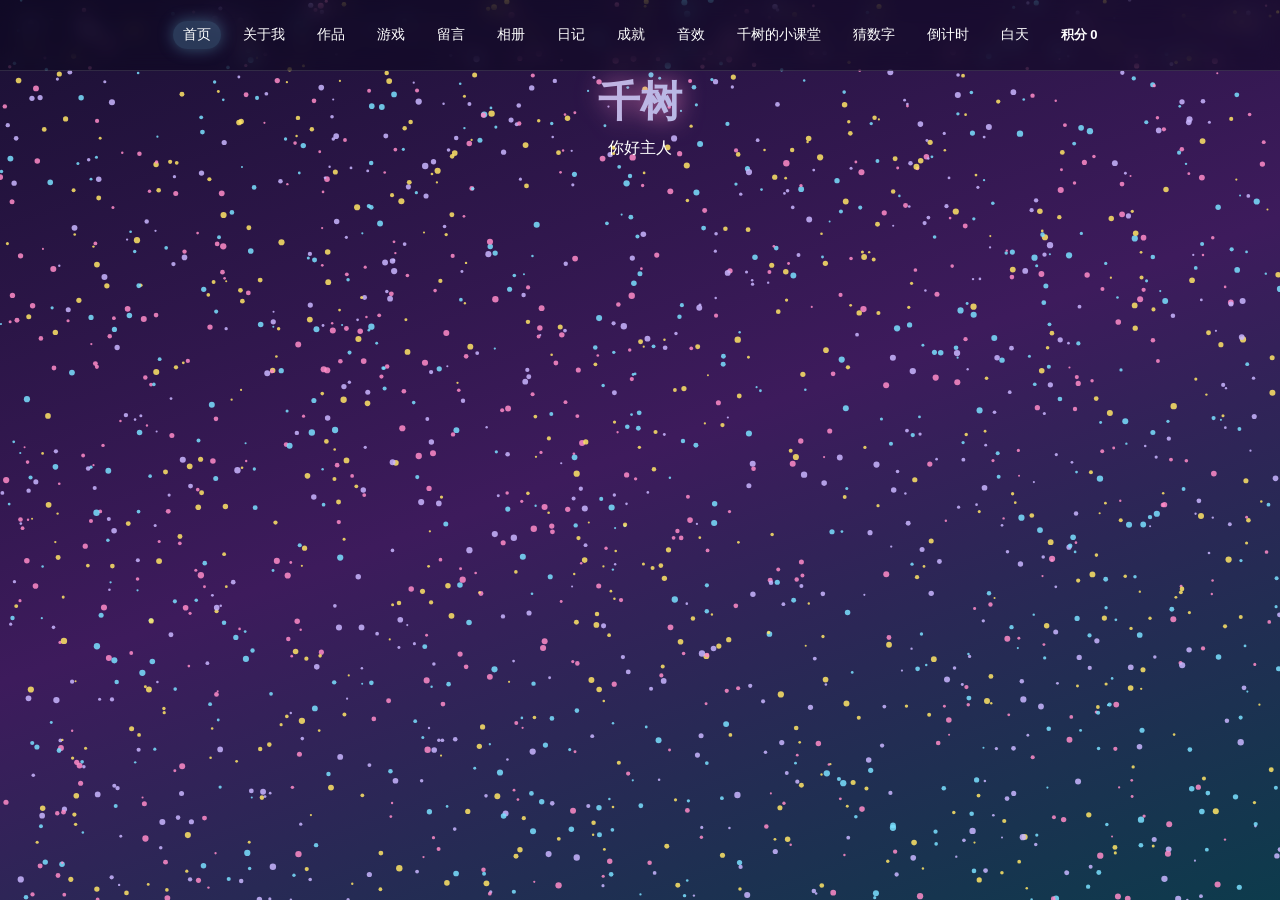
==== commit 6ba7b769: "把小课堂、消消乐和新游戏一起带上线，小树与小花整盘看得见。 Co-authored-by: Cursor <cursoragent@cursor.com>" ====
--- a/index.html
+++ b/index.html
@@ -5,13 +5,21 @@
     <meta name="viewport" content="width=device-width, initial-scale=1.0">
     <title>千树</title>
     <style>
+        html, body {
+            height: 100%;
+            overflow: hidden;
+        }
         body {
             font-family: sans-serif;
-            min-height: 100vh;
             margin: 0;
             background: linear-gradient(160deg, #1a1033 0%, #3d1b5c 50%, #0d3b4c 100%);
-            padding-bottom: 40px;
-            overflow-x: hidden;
+        }
+        #pageFit {
+            position: absolute;
+            width: 1280px;
+            height: 800px;
+            transform-origin: top left;
+            overflow: hidden;
         }
         #dust {
             position: fixed;
@@ -20,7 +28,7 @@
             pointer-events: none;
         }
         .nav {
-            position: fixed;
+            position: absolute;
             top: 0;
             left: 0;
             right: 0;
@@ -49,21 +57,171 @@
             background: rgba(122, 224, 255, 0.22);
             box-shadow: 0 0 16px rgba(122, 224, 255, 0.35);
         }
+        #navScore {
+            color: #ffe566;
+            font-size: 13px;
+            font-weight: bold;
+            padding: 5px 10px;
+        }
+        .guess-room,
+        .timer-room {
+            display: none;
+            position: relative;
+            z-index: 1;
+            padding-top: 80px;
+            text-align: center;
+        }
+        #timerNum {
+            font-size: 72px;
+            color: #ffe566;
+            margin: 12px 0;
+            text-shadow: 0 0 18px rgba(255, 229, 102, 0.45);
+        }
+        .guess-max-btn.on {
+            box-shadow: 0 0 0 3px #ffe566;
+        }
+        .guess-bar {
+            display: flex;
+            flex-wrap: wrap;
+            justify-content: center;
+            gap: 8px;
+            margin: 0 0 12px;
+        }
+        #guessMax {
+            width: 72px;
+            padding: 8px 10px;
+            border-radius: 12px;
+            border: 1px solid rgba(255, 255, 255, 0.25);
+            background: rgba(255, 255, 255, 0.12);
+            color: #f4edff;
+            text-align: center;
+            font-size: 16px;
+        }
+        #guessInput {
+            width: 120px;
+            padding: 8px 10px;
+            border-radius: 12px;
+            border: 1px solid rgba(255, 255, 255, 0.25);
+            background: rgba(255, 255, 255, 0.12);
+            color: #f4edff;
+            text-align: center;
+            font-size: 20px;
+        }
+        body.theme-day {
+            background: linear-gradient(160deg, #fff4d6 0%, #d6f0ff 55%, #ffe4f2 100%);
+        }
+        body.theme-day .nav {
+            background: rgba(255, 250, 240, 0.75);
+            border-bottom-color: rgba(80, 40, 80, 0.12);
+        }
+        body:not(.theme-day) #pageFit button,
+        body:not(.theme-day) #pageFit input,
+        body:not(.theme-day) #pageFit textarea,
+        body:not(.theme-day) #pageFit p,
+        body:not(.theme-day) #pageFit h2,
+        body:not(.theme-day) #pageFit span,
+        body:not(.theme-day) #pageFit strong,
+        body:not(.theme-day) #pageFit .info,
+        body:not(.theme-day) #pageFit .work,
+        body:not(.theme-day) #pageFit .works-title,
+        body:not(.theme-day) #pageFit .works-hi,
+        body:not(.theme-day) #pageFit .hi,
+        body:not(.theme-day) #pageFit .game-title,
+        body:not(.theme-day) #pageFit .game-score,
+        body:not(.theme-day) #pageFit .lesson-school,
+        body:not(.theme-day) #pageFit .lesson-year,
+        body:not(.theme-day) #pageFit .lesson-topic,
+        body:not(.theme-day) #pageFit .lesson-side,
+        body:not(.theme-day) #pageFit .nav button,
+        body:not(.theme-day) #pageFit #navScore,
+        body:not(.theme-day) #pageFit #timerNum,
+        body:not(.theme-day) #pageFit #clockText,
+        body:not(.theme-day) #pageFit #diaryBox,
+        body:not(.theme-day) #pageFit #guessInput,
+        body:not(.theme-day) #pageFit #chess-turn,
+        body:not(.theme-day) #pageFit #chess-rule,
+        body:not(.theme-day) #pageFit #chess-result {
+            color: #ffffff;
+        }
+        body.theme-day #pageFit button,
+        body.theme-day #pageFit input,
+        body.theme-day #pageFit textarea,
+        body.theme-day #pageFit p,
+        body.theme-day #pageFit h2,
+        body.theme-day #pageFit span,
+        body.theme-day #pageFit strong,
+        body.theme-day #pageFit .info,
+        body.theme-day #pageFit .work,
+        body.theme-day #pageFit .works-title,
+        body.theme-day #pageFit .works-hi,
+        body.theme-day #pageFit .hi,
+        body.theme-day #pageFit .game-title,
+        body.theme-day #pageFit .game-score,
+        body.theme-day #pageFit .lesson-school,
+        body.theme-day #pageFit .lesson-year,
+        body.theme-day #pageFit .lesson-topic,
+        body.theme-day #pageFit .lesson-side,
+        body.theme-day #pageFit .nav button,
+        body.theme-day #pageFit #navScore,
+        body.theme-day #pageFit #timerNum,
+        body.theme-day #pageFit #clockText,
+        body.theme-day #pageFit #diaryBox,
+        body.theme-day #pageFit #guessInput,
+        body.theme-day #pageFit #guessMax,
+        body.theme-day #pageFit #chess-turn,
+        body.theme-day #pageFit #chess-rule,
+        body.theme-day #pageFit #chess-result,
+        body.theme-day #pageFit .note-box input,
+        body.theme-day #pageFit .sound-btn,
+        body.theme-day #pageFit .back {
+            color: #111111;
+        }
+        body.theme-day #pageFit input,
+        body.theme-day #pageFit textarea {
+            background: rgba(255, 255, 255, 0.75);
+        }
+        body.theme-day #pageFit .name {
+            color: transparent;
+        }
+        body.theme-day #pageFit .photo {
+            color: #111111;
+        }
+        body.theme-day #pageFit .match-room,
+        body.theme-day #pageFit .match-room h2,
+        body.theme-day #pageFit .memory-room,
+        body.theme-day #pageFit .tap-room,
+        body.theme-day #pageFit .rps-room,
+        body.theme-day #pageFit #matchTip,
+        body.theme-day #pageFit #matchQuest,
+        body.theme-day #pageFit #matchScore,
+        body.theme-day #pageFit .dock-btn {
+            color: #111111;
+        }
+        body:not(.theme-day) #pageFit .match-room,
+        body:not(.theme-day) #pageFit .match-room h2,
+        body:not(.theme-day) #pageFit .memory-room,
+        body:not(.theme-day) #pageFit .tap-room,
+        body:not(.theme-day) #pageFit .rps-room,
+        body:not(.theme-day) #pageFit #matchTip,
+        body:not(.theme-day) #pageFit #matchScore,
+        body:not(.theme-day) #pageFit .dock-btn {
+            color: #ffffff;
+        }
         .side {
             display: none;
-            position: fixed;
-            top: 70px;
-            bottom: 16px;
+            position: absolute;
+            top: 54px;
+            bottom: 0;
             width: 210px;
             z-index: 2;
         }
         body.play .side { display: block; }
         body.play .stage { display: none; }
-        .side-left { left: 12px; }
-        .side-right { right: 12px; }
+        .side-left { left: 0; }
+        .side-right { right: 0; }
         .game {
             height: 100%;
-            border-radius: 18px;
+            border-radius: 0;
             border: 1px solid rgba(255, 255, 255, 0.22);
             background: rgba(8, 4, 24, 0.45);
             box-shadow: 0 0 28px rgba(122, 224, 255, 0.18);
@@ -199,7 +357,8 @@
         .album-room,
         .diary-room,
         .achieve-room,
-        .sound-room {
+        .sound-room,
+        .lesson-room {
             display: none;
             position: relative;
             z-index: 1;
@@ -210,10 +369,16 @@
         body.page-diary .diary-room,
         body.page-achieve .achieve-room,
         body.page-sound .sound-room { display: block; }
+        body.page-lesson .lesson-room { display: flex; }
+        body.page-guess .guess-room,
+        body.page-timer .timer-room { display: block; }
         body.page-album .stage,
         body.page-diary .stage,
         body.page-achieve .stage,
-        body.page-sound .stage { display: none; }
+        body.page-sound .stage,
+        body.page-lesson .stage,
+        body.page-guess .stage,
+        body.page-timer .stage { display: none; }
         .photos {
             display: flex;
             flex-wrap: wrap;
@@ -281,6 +446,105 @@
             padding: 8px 16px;
             border-radius: 999px;
             cursor: pointer;
+        }
+        .lesson-room {
+            padding-top: 54px;
+            text-align: left;
+            min-height: 0;
+            box-sizing: border-box;
+        }
+        .lesson-side {
+            width: 150px;
+            flex-shrink: 0;
+            padding: 20px 12px;
+            background: rgba(10, 6, 28, 0.45);
+            border-right: 1px solid rgba(255, 255, 255, 0.12);
+            box-sizing: border-box;
+        }
+        .lesson-side p {
+            margin: 0 0 10px;
+            color: #c9e9ff;
+            text-align: center;
+            font-weight: bold;
+        }
+        .lesson-school,
+        .lesson-year {
+            display: block;
+            width: 100%;
+            margin: 0 0 8px;
+            border: 1px solid rgba(255, 255, 255, 0.25);
+            background: rgba(255, 255, 255, 0.12);
+            color: #f4edff;
+            padding: 8px 10px;
+            border-radius: 12px;
+            cursor: pointer;
+        }
+        .lesson-school.on,
+        .lesson-year.on {
+            background: rgba(122, 224, 255, 0.22);
+            box-shadow: 0 0 16px rgba(122, 224, 255, 0.35);
+        }
+        .lesson-main {
+            flex: 1;
+            min-width: 0;
+            padding: 20px 16px 24px;
+        }
+        #lessonYears {
+            display: flex;
+            flex-wrap: wrap;
+            gap: 8px;
+            margin: 0 0 16px;
+        }
+        #lessonYears .lesson-year,
+        #lessonLevels .lesson-level,
+        #lessonTopics .lesson-topic {
+            width: auto;
+            margin: 0;
+        }
+        #lessonLevels,
+        #lessonTopics {
+            display: flex;
+            flex-wrap: wrap;
+            gap: 8px;
+            margin: 0 0 16px;
+        }
+        .lesson-topic {
+            display: block;
+            border: 1px solid rgba(255, 255, 255, 0.25);
+            background: rgba(255, 255, 255, 0.12);
+            color: #f4edff;
+            padding: 8px 10px;
+            border-radius: 12px;
+            cursor: pointer;
+        }
+        .lesson-topic.on {
+            background: rgba(255, 140, 200, 0.28);
+            box-shadow: 0 0 16px rgba(255, 140, 200, 0.35);
+        }
+        .lesson-level {
+            display: block;
+            border: 1px solid rgba(255, 255, 255, 0.25);
+            background: rgba(255, 255, 255, 0.12);
+            color: #f4edff;
+            padding: 8px 14px;
+            border-radius: 12px;
+            cursor: pointer;
+        }
+        .lesson-level.on[data-level="简单"] {
+            background: rgba(120, 220, 160, 0.35);
+            box-shadow: 0 0 16px rgba(120, 220, 160, 0.4);
+        }
+        .lesson-level.on[data-level="普通"] {
+            background: rgba(122, 224, 255, 0.28);
+            box-shadow: 0 0 16px rgba(122, 224, 255, 0.4);
+        }
+        .lesson-level.on[data-level="困难"] {
+            background: rgba(255, 186, 92, 0.35);
+            box-shadow: 0 0 16px rgba(255, 186, 92, 0.4);
+        }
+        .lesson-level.on[data-level="超难"] {
+            background: rgba(255, 110, 130, 0.38);
+            box-shadow: 0 0 16px rgba(255, 110, 130, 0.45);
         }
         .works-title {
             text-align: center;
@@ -460,32 +724,123 @@
             border: 1px solid rgba(255, 255, 255, 0.3);
         }
         #colorHex { font-size: 22px; letter-spacing: 1px; }
-        .chess-room {
+        .chess-room,
+        .match-room,
+        .memory-room,
+        .tap-room,
+        .rps-room {
             display: none;
             position: relative;
             z-index: 1;
-            padding: 70px 240px 20px;
+            padding: 68px 220px 52px;
             text-align: center;
             color: #f4edff;
-        }
-        body.play .chess-room { display: block; }
-        .chess-room h2 {
-            margin: 0 0 6px;
+            overflow: hidden;
+        }
+        body.play.now-chess .chess-room,
+        body.play.now-match .match-room,
+        body.play.now-memory .memory-room,
+        body.play.now-tap .tap-room,
+        body.play.now-rps .rps-room {
+            display: flex;
+            flex-direction: column;
+            align-items: center;
+            justify-content: flex-start;
+        }
+        .match-room h2,
+        .chess-room h2,
+        .memory-room h2,
+        .tap-room h2,
+        .rps-room h2 {
+            margin: 0 0 2px;
+            font-size: 18px;
+            text-shadow: 0 0 12px rgba(122, 224, 255, 0.45);
+        }
+        .match-room h2 {
+            text-shadow: 0 0 12px rgba(255, 140, 200, 0.45);
+        }
+        #matchQuest {
+            margin: 4px 0;
+            color: #ffe566;
+            font-weight: bold;
+        }
+        #matchBoard {
+            position: relative;
+            width: 300px;
+            height: 300px;
+            margin: 6px auto;
+            flex: 0 0 auto;
+            user-select: none;
+            touch-action: none;
+        }
+        .match-cell {
+            position: absolute;
+            box-sizing: border-box;
+            border: 1px solid rgba(255, 255, 255, 0.25);
+            background: rgba(8, 4, 24, 0.45);
+            border-radius: 10px;
+            cursor: pointer;
             font-size: 22px;
-            text-shadow: 0 0 12px rgba(122, 224, 255, 0.45);
+            padding: 0;
+            transition: left 0.24s ease, top 0.24s ease, opacity 0.18s ease, transform 0.18s ease;
+        }
+        .match-cell.on {
+            box-shadow: 0 0 0 3px #ffe566;
+            background: rgba(255, 229, 102, 0.2);
+        }
+        .match-cell.out {
+            opacity: 0;
+            transform: scale(0.3);
+        }
+        .game-dock {
+            display: none;
+            position: absolute;
+            left: 210px;
+            right: 210px;
+            bottom: 0;
+            z-index: 8;
+            justify-content: center;
+            flex-wrap: wrap;
+            gap: 6px;
+            padding: 6px 8px;
+            background: rgba(10, 6, 28, 0.82);
+            border-top: 1px solid rgba(255, 255, 255, 0.12);
+        }
+        body.play .game-dock { display: flex; }
+        .dock-btn {
+            border: 1px solid rgba(255, 255, 255, 0.25);
+            background: rgba(255, 255, 255, 0.12);
+            color: #f4edff;
+            padding: 6px 12px;
+            border-radius: 999px;
+            cursor: pointer;
+            font-size: 13px;
+        }
+        .dock-btn.on {
+            background: rgba(255, 140, 200, 0.28);
+            box-shadow: 0 0 16px rgba(255, 140, 200, 0.35);
         }
         .chess-bar {
             display: flex;
             flex-wrap: wrap;
             justify-content: center;
-            gap: 6px;
-            margin: 8px 0;
+            gap: 4px;
+            margin: 4px 0;
+        }
+        .chess-bar[hidden] {
+            display: none;
+        }
+        .chess-line {
+            margin: 0 0 4px;
+            font-size: 14px;
+            color: #c9e9ff;
         }
         .chess-size-btn,
         .chess-mode-btn,
         .chess-level-btn,
         #chess-restart,
-        #chess-overlay-restart {
+        #chess-overlay-restart,
+        #match-overlay-restart {
             border: 1px solid rgba(255, 255, 255, 0.25);
             background: rgba(255, 255, 255, 0.12);
             color: #f4edff;
@@ -500,28 +855,37 @@
             box-shadow: 0 0 16px rgba(122, 224, 255, 0.35);
         }
         #chess-turn, #chess-rule, #chess-result {
-            margin: 4px 0;
+            margin: 2px 0;
             color: #c9e9ff;
         }
         #chess-board {
             display: grid;
             gap: 3px;
-            width: min(420px, calc(100vw - 480px));
-            margin: 10px auto;
+            width: 380px;
+            height: 380px;
+            margin: 4px auto;
+            flex: 0 0 auto;
         }
         .chess-cell {
-            aspect-ratio: 1;
+            aspect-ratio: auto;
             border: 1px solid rgba(122, 224, 255, 0.35);
             background: rgba(8, 4, 24, 0.45);
-            border-radius: 4px;
+            border-radius: 6px;
             cursor: pointer;
             color: #f4edff;
             padding: 0;
+            display: flex;
+            align-items: center;
+            justify-content: center;
+            line-height: 1;
+            overflow: visible;
+            font-weight: bold;
         }
         .chess-cell.is-tree { color: #7cffb2; text-shadow: 0 0 8px #7cffb2; }
         .chess-cell.is-flower { color: #ff8cc8; text-shadow: 0 0 8px #ff8cc8; }
-        #chess-overlay {
-            position: fixed;
+        #chess-overlay,
+        #match-overlay {
+            position: absolute;
             inset: 0;
             z-index: 10;
             display: none;
@@ -529,8 +893,10 @@
             justify-content: center;
             background: rgba(10, 6, 28, 0.45);
         }
-        #chess-overlay.is-open { display: flex; }
-        #chess-overlay[hidden] { display: none !important; }
+        #chess-overlay.is-open,
+        #match-overlay.is-open { display: flex; }
+        #chess-overlay[hidden],
+        #match-overlay[hidden] { display: none !important; }
         .chess-card {
             min-width: 220px;
             padding: 28px 36px;
@@ -540,17 +906,87 @@
             border-radius: 18px;
             color: #f4edff;
         }
-        #chess-overlay.is-win #chess-overlay-title { color: #7cffb2; }
-        #chess-overlay.is-draw #chess-overlay-title { color: #ffe566; }
-        @media (max-width: 860px) {
-            body.play .side { display: none; }
-            .chess-room { padding: 70px 16px 20px; }
-            #chess-board { width: min(420px, calc(100vw - 32px)); }
+        #chess-overlay.is-win #chess-overlay-title,
+        #match-overlay.is-win #match-overlay-title { color: #7cffb2; }
+        #chess-overlay.is-draw #chess-overlay-title,
+        #match-overlay.is-draw #match-overlay-title { color: #ffe566; }
+        .stage,
+        .works,
+        .about-room,
+        .notes-room,
+        .album-room,
+        .diary-room,
+        .achieve-room,
+        .sound-room,
+        .lesson-room,
+        .guess-room,
+        .timer-room,
+        .studio {
+            box-sizing: border-box;
+            height: 100%;
+            overflow-y: auto;
+        }
+        body.play .chess-room,
+        body.play .match-room,
+        body.play .memory-room,
+        body.play .tap-room,
+        body.play .rps-room {
+            box-sizing: border-box;
+            height: 100%;
+            overflow: hidden;
+        }
+        #memoryBoard {
+            display: grid;
+            grid-template-columns: repeat(4, 1fr);
+            gap: 8px;
+            width: 320px;
+            height: 320px;
+            margin: 8px auto;
+            flex: 0 0 auto;
+        }
+        .memory-card {
+            border: 1px solid rgba(255, 255, 255, 0.28);
+            background: rgba(8, 4, 24, 0.5);
+            border-radius: 10px;
+            color: #f4edff;
+            font-size: 28px;
+            cursor: pointer;
+        }
+        .memory-card.open,
+        .memory-card.done {
+            background: rgba(255, 140, 200, 0.22);
+        }
+        #tapArena {
+            position: relative;
+            width: 360px;
+            height: 280px;
+            margin: 8px auto;
+            flex: 0 0 auto;
+            border: 1px solid rgba(255, 255, 255, 0.2);
+            border-radius: 16px;
+            background: rgba(8, 4, 24, 0.35);
+        }
+        #tapDot {
+            position: absolute;
+            width: 56px;
+            height: 56px;
+            border: 0;
+            border-radius: 50%;
+            background: #ff8cc8;
+            color: #1a1033;
+            font-size: 22px;
+            cursor: pointer;
+            box-shadow: 0 0 18px rgba(255, 140, 200, 0.55);
+        }
+        .rps-pick {
+            font-size: 28px;
+            padding: 10px 18px;
         }
     </style>
 </head>
 <body>
     <canvas id="dust"></canvas>
+    <div id="pageFit">
     <div class="nav">
         <button type="button" id="homeBtn" class="on">首页</button>
         <button type="button" id="aboutBtn">关于我</button>
@@ -561,6 +997,11 @@
         <button type="button" id="diaryBtn">日记</button>
         <button type="button" id="achieveBtn">成就</button>
         <button type="button" id="soundBtn">音效</button>
+        <button type="button" id="lessonBtn">千树的小课堂</button>
+        <button type="button" id="guessBtn">猜数字</button>
+        <button type="button" id="timerBtn">倒计时</button>
+        <button type="button" id="themeBtn">白天</button>
+        <span id="navScore">积分 0</span>
     </div>
     <div class="side side-left">
         <div class="game">
@@ -626,6 +1067,39 @@
         <div class="work" id="achieveDraw">会做小画板</div>
         <div class="work" id="achieveNotes">会做留言本</div>
         <div class="info">会换导航房间</div>
+        <div class="info">换房间会加积分，关页面还记得</div>
+    </div>
+    <div class="guess-room">
+        <div class="works-title">猜数字</div>
+        <div class="works-hi">先选范围：从 1 到几</div>
+        <div class="guess-bar">
+            <button type="button" class="sound-btn guess-max-btn" data-max="10">1～10</button>
+            <button type="button" class="sound-btn guess-max-btn on" data-max="20">1～20</button>
+            <button type="button" class="sound-btn guess-max-btn" data-max="50">1～50</button>
+            <button type="button" class="sound-btn guess-max-btn" data-max="100">1～100</button>
+        </div>
+        <div class="guess-bar">
+            <span>自己填最大数</span>
+            <input id="guessMax" type="number" min="2" max="999" value="20">
+            <button type="button" class="sound-btn" id="guessUseMax">用这个范围</button>
+        </div>
+        <div class="works-hi" id="guessTip">我想了 1 到 20 的一个数</div>
+        <input id="guessInput" type="number" min="1" max="20" placeholder="1-20">
+        <div>
+            <button type="button" class="sound-btn" id="guessGo">猜</button>
+            <button type="button" class="sound-btn" id="guessNew">再来一局</button>
+        </div>
+    </div>
+    <div class="timer-room">
+        <div class="works-title">倒计时</div>
+        <div class="works-hi" id="timerTip">选一个时间开始</div>
+        <div id="timerNum">10</div>
+        <div>
+            <button type="button" class="sound-btn" id="timer10">10 秒</button>
+            <button type="button" class="sound-btn" id="timer30">30 秒</button>
+            <button type="button" class="sound-btn" id="timer60">60 秒</button>
+            <button type="button" class="sound-btn" id="timerStop">停</button>
+        </div>
     </div>
     <div class="sound-room">
         <div class="works-title">音效</div>
@@ -633,11 +1107,30 @@
         <button type="button" class="sound-btn" id="soundBo">泡泡啵</button>
         <button type="button" class="sound-btn" id="soundDing">星星叮</button>
     </div>
+    <div class="lesson-room">
+        <aside class="lesson-side">
+            <p>学段</p>
+            <nav id="lessonSchools">
+                <button type="button" class="lesson-school" data-school="xiaoxue">小学</button>
+                <button type="button" class="lesson-school" data-school="chuzhong">初中</button>
+                <button type="button" class="lesson-school" data-school="gaozhong">高中</button>
+                <button type="button" class="lesson-school" data-school="daxue">大学</button>
+            </nav>
+        </aside>
+        <div class="lesson-main">
+            <div class="works-title">千树的小课堂</div>
+            <div class="works-hi" id="lessonPick">先点左边的学段</div>
+            <div id="lessonYears"></div>
+            <div id="lessonLevels"></div>
+            <div id="lessonTopics"></div>
+            <div id="lessonQuiz"></div>
+        </div>
+    </div>
     <div class="chess-room">
         <h2>小树与小花</h2>
-        <p id="chess-rule">8 × 8，连 5 个赢</p>
-        <p id="chess-turn">轮到：小树</p>
+        <p class="chess-line"><span id="chess-rule">8 × 8，连 5 个赢</span> · <span id="chess-turn">轮到：小树</span></p>
         <p id="chess-result"></p>
+        <div id="chess-board"></div>
         <div class="chess-bar" id="chess-sizes">
             <button type="button" class="chess-size-btn" data-size="3">3×3</button>
             <button type="button" class="chess-size-btn" data-size="4">4×4</button>
@@ -651,6 +1144,7 @@
         <div class="chess-bar" id="chess-modes">
             <button type="button" class="chess-mode-btn on" data-mode="human">人人对战</button>
             <button type="button" class="chess-mode-btn" data-mode="computer">电脑对战</button>
+            <button type="button" id="chess-restart">再来一盘</button>
         </div>
         <div class="chess-bar" id="chess-diff" hidden>
             <span id="chess-levels">
@@ -660,8 +1154,58 @@
                 <button type="button" class="chess-level-btn" data-level="super">超难</button>
             </span>
         </div>
-        <div id="chess-board"></div>
-        <button type="button" id="chess-restart">再来一盘</button>
+    </div>
+    <div class="match-room">
+        <h2>千树开心消消乐</h2>
+        <div class="chess-bar" id="matchLevels">
+            <button type="button" class="chess-level-btn" data-match-level="easy">简单</button>
+            <button type="button" class="chess-level-btn on" data-match-level="normal">普通</button>
+            <button type="button" class="chess-level-btn" data-match-level="hard">困难</button>
+            <button type="button" class="chess-level-btn" data-match-level="super">超难</button>
+        </div>
+        <p id="matchQuest">任务：先消掉指定的图案</p>
+        <p id="matchTip">按住一颗滑到旁边，三个一样就会消</p>
+        <p id="matchScore">分数 0</p>
+        <div id="matchBoard"></div>
+        <button type="button" id="matchRestart" class="sound-btn">再来一局</button>
+    </div>
+    <div class="memory-room">
+        <h2>记忆翻牌</h2>
+        <p id="memoryTip">翻开两张，一样就留下</p>
+        <div id="memoryBoard"></div>
+        <button type="button" id="memoryRestart" class="sound-btn">再来一局</button>
+    </div>
+    <div class="tap-room">
+        <h2>点点乐</h2>
+        <p id="tapInfo">点粉色圆圆，20 秒里越多越好</p>
+        <div id="tapArena">
+            <button type="button" id="tapDot">星</button>
+        </div>
+        <button type="button" id="tapRestart" class="sound-btn">开始</button>
+    </div>
+    <div class="rps-room">
+        <h2>剪刀石头布</h2>
+        <p id="rpsTip">你出什么？电脑跟着出</p>
+        <div class="chess-bar">
+            <button type="button" class="chess-size-btn rps-pick" data-rps="剪刀">✂️ 剪刀</button>
+            <button type="button" class="chess-size-btn rps-pick" data-rps="石头">✊ 石头</button>
+            <button type="button" class="chess-size-btn rps-pick" data-rps="布">🖐️ 布</button>
+        </div>
+        <p id="rpsResult">先点一个吧</p>
+    </div>
+    <div class="game-dock" id="gameDock">
+        <button type="button" class="dock-btn on" data-play="chess" id="dockChess">小树与小花</button>
+        <button type="button" class="dock-btn" data-play="match" id="dockMatch">开心消消乐</button>
+        <button type="button" class="dock-btn" data-play="memory" id="dockMemory">记忆翻牌</button>
+        <button type="button" class="dock-btn" data-play="tap" id="dockTap">点点乐</button>
+        <button type="button" class="dock-btn" data-play="rps" id="dockRps">剪刀石头布</button>
+    </div>
+    <div id="match-overlay" hidden>
+        <div class="chess-card">
+            <p id="match-overlay-title"></p>
+            <p id="match-overlay-sub"></p>
+            <button type="button" id="match-overlay-restart">再来一局</button>
+        </div>
     </div>
     <div id="chess-overlay" hidden>
         <div class="chess-card">
@@ -739,6 +1283,7 @@
         <div class="color-show" id="colorShow"></div>
         <div id="colorHex">#ff8cc8</div>
     </div>
+    </div>
     <script>
         const canvas = document.getElementById("dust");
         const ctx = canvas.getContext("2d");
@@ -752,9 +1297,9 @@
             canvas.height = window.innerHeight;
         }
         fitCanvas();
-        window.onresize = fitCanvas;
-
-        for (let n = 0; n < 520; n = n + 1) {
+        window.addEventListener("resize", fitCanvas);
+
+        for (let n = 0; n < 2000; n = n + 1) {
             dots.push({
                 x: Math.random() * window.innerWidth,
                 y: Math.random() * window.innerHeight,
@@ -826,6 +1371,9 @@
         const diaryBtn = document.getElementById("diaryBtn");
         const achieveBtn = document.getElementById("achieveBtn");
         const soundBtn = document.getElementById("soundBtn");
+        const lessonBtn = document.getElementById("lessonBtn");
+        const guessBtn = document.getElementById("guessBtn");
+        const timerBtn = document.getElementById("timerBtn");
 
         function lightNav(btn) {
             homeBtn.classList.remove("on");
@@ -837,6 +1385,9 @@
             diaryBtn.classList.remove("on");
             achieveBtn.classList.remove("on");
             soundBtn.classList.remove("on");
+            lessonBtn.classList.remove("on");
+            guessBtn.classList.remove("on");
+            timerBtn.classList.remove("on");
             btn.classList.add("on");
         }
         function clearRooms() {
@@ -848,16 +1399,27 @@
             document.body.classList.remove("page-diary");
             document.body.classList.remove("page-achieve");
             document.body.classList.remove("page-sound");
+            document.body.classList.remove("page-lesson");
             document.body.classList.remove("in-studio");
             document.body.classList.remove("lottery");
             document.body.classList.remove("slider");
             document.body.classList.remove("page-clock");
             document.body.classList.remove("page-draw");
             document.body.classList.remove("page-color");
+            document.body.classList.remove("now-chess");
+            document.body.classList.remove("now-match");
+            document.body.classList.remove("now-memory");
+            document.body.classList.remove("now-tap");
+            document.body.classList.remove("now-rps");
             const chessOverlay = document.getElementById("chess-overlay");
             if (chessOverlay) {
                 chessOverlay.hidden = true;
                 chessOverlay.classList.remove("is-open");
+            }
+            const matchOverlay = document.getElementById("match-overlay");
+            if (matchOverlay) {
+                matchOverlay.hidden = true;
+                matchOverlay.classList.remove("is-open", "is-win", "is-draw");
             }
         }
         function openStudio(room, start) {
@@ -909,11 +1471,20 @@
             lightNav(soundBtn);
             readySound();
         }
+        function openLesson() {
+            clearRooms();
+            document.body.classList.add("page-lesson");
+            lightNav(lessonBtn);
+        }
         function openGames() {
             clearRooms();
             document.body.classList.add("play");
+            document.body.classList.add("now-chess");
             lightNav(gameBtn);
             readySound();
+            if (typeof showPlayGame === "function") {
+                showPlayGame("chess");
+            }
         }
         function openLottery() {
             openStudio("lottery", drawPrize);
@@ -930,6 +1501,7 @@
         diaryBtn.onclick = openDiary;
         achieveBtn.onclick = openAchieve;
         soundBtn.onclick = openSounds;
+        lessonBtn.onclick = openLesson;
         gameBtn.onclick = openGames;
         document.getElementById("achieveGames").onclick = openGames;
         document.getElementById("achieveDraw").onclick = function () {
@@ -1302,6 +1874,12 @@
 
         setInterval(spawnStar, 900);
     </script>
+    <script src="fit.js"></script>
     <script src="chess.js"></script>
+    <script src="match3.js"></script>
+    <script src="extra-games.js"></script>
+    <script src="classroom.js"></script>
+    <script src="classroom-extra.js"></script>
+    <script src="fun.js"></script>
 </body>
 </html>
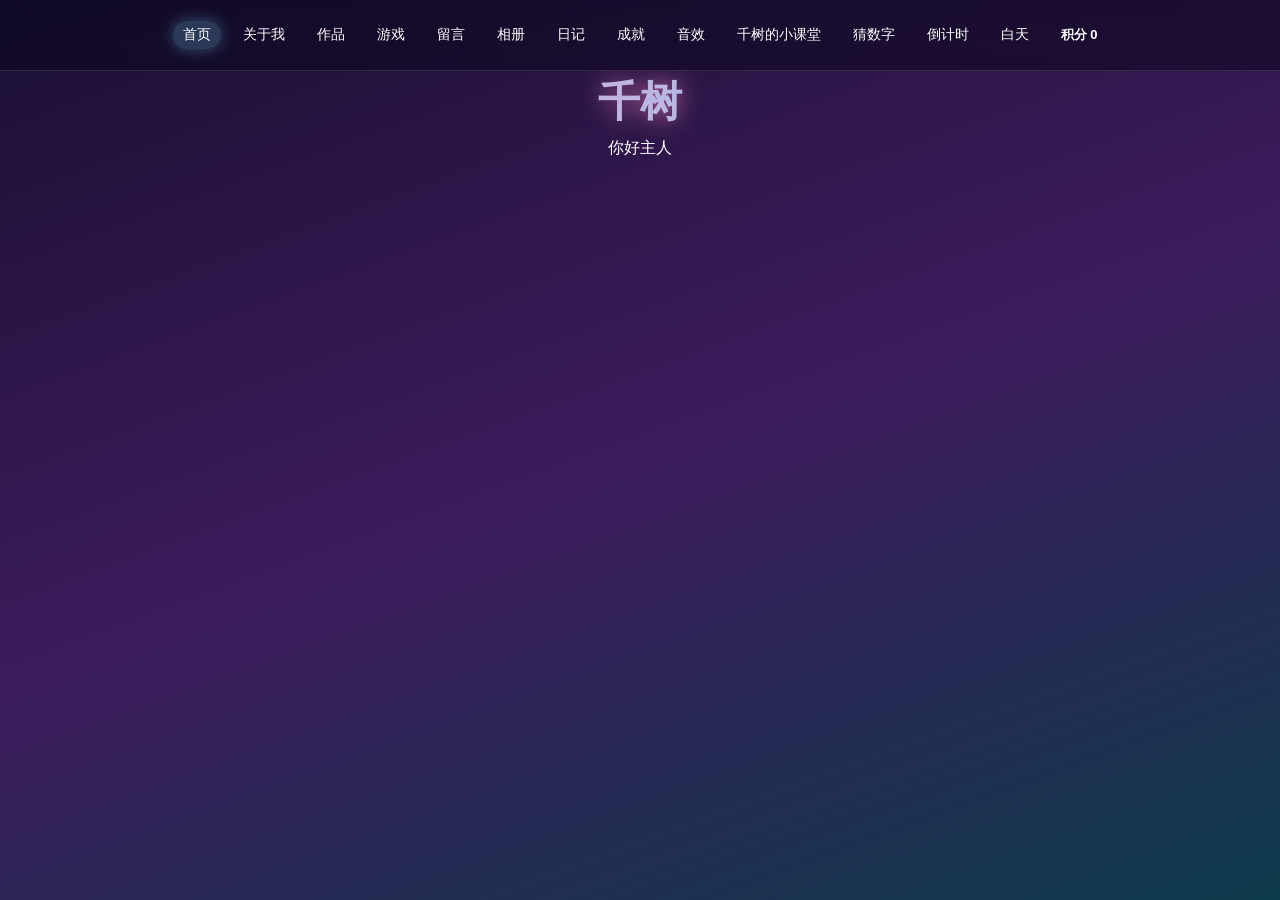
==== commit f84951c0: "把老师规则和 VibeHub 术语装进仓库，顺手去掉首页粒子。 每天一条学习主线、少记流水账；.cursor 里的规则和 Skill 不再被忽略，避免关掉就丢。  Co-authored-by: Cu" ====
--- a/index.html
+++ b/index.html
@@ -20,12 +20,6 @@
             height: 800px;
             transform-origin: top left;
             overflow: hidden;
-        }
-        #dust {
-            position: fixed;
-            inset: 0;
-            z-index: 0;
-            pointer-events: none;
         }
         .nav {
             position: absolute;
@@ -985,7 +979,6 @@
     </style>
 </head>
 <body>
-    <canvas id="dust"></canvas>
     <div id="pageFit">
     <div class="nav">
         <button type="button" id="homeBtn" class="on">首页</button>
@@ -1285,83 +1278,6 @@
     </div>
     </div>
     <script>
-        const canvas = document.getElementById("dust");
-        const ctx = canvas.getContext("2d");
-        const dots = [];
-        const mouse = { x: -9999, y: -9999 };
-        const fadeOut = 40;
-        const fadeIn = 130;
-
-        function fitCanvas() {
-            canvas.width = window.innerWidth;
-            canvas.height = window.innerHeight;
-        }
-        fitCanvas();
-        window.addEventListener("resize", fitCanvas);
-
-        for (let n = 0; n < 2000; n = n + 1) {
-            dots.push({
-                x: Math.random() * window.innerWidth,
-                y: Math.random() * window.innerHeight,
-                r: 1 + Math.random() * 2.2,
-                vx: -0.25 + Math.random() * 0.5,
-                vy: -0.25 + Math.random() * 0.5,
-                color: ["#ff8cc8", "#7ae0ff", "#ffe566", "#c9b6ff"][n % 4],
-                alpha: 0
-            });
-        }
-
-        window.onmousemove = function (event) {
-            mouse.x = event.clientX;
-            mouse.y = event.clientY;
-        };
-
-        function drawDots() {
-            ctx.clearRect(0, 0, canvas.width, canvas.height);
-            for (let n = 0; n < dots.length; n = n + 1) {
-                const d = dots[n];
-                d.x = d.x + d.vx;
-                d.y = d.y + d.vy;
-                if (d.x < 0) { d.x = canvas.width; }
-                if (d.x > canvas.width) { d.x = 0; }
-                if (d.y < 0) { d.y = canvas.height; }
-                if (d.y > canvas.height) { d.y = 0; }
-
-                const dx = d.x - mouse.x;
-                const dy = d.y - mouse.y;
-                const dist = Math.sqrt(dx * dx + dy * dy);
-                let want = 0.85;
-                if (dist <= fadeOut) {
-                    want = 0;
-                } else if (dist < fadeIn) {
-                    const t = (dist - fadeOut) / (fadeIn - fadeOut);
-                    want = 0.85 * t * t;
-                }
-                const step = 0.018;
-                if (want < d.alpha) {
-                    d.alpha = d.alpha - step;
-                    if (d.alpha < want) {
-                        d.alpha = want;
-                    }
-                } else {
-                    d.alpha = d.alpha + step;
-                    if (d.alpha > want) {
-                        d.alpha = want;
-                    }
-                }
-                if (d.alpha > 0.02) {
-                    ctx.beginPath();
-                    ctx.fillStyle = d.color;
-                    ctx.globalAlpha = d.alpha;
-                    ctx.arc(d.x, d.y, d.r, 0, Math.PI * 2);
-                    ctx.fill();
-                }
-            }
-            ctx.globalAlpha = 1;
-            requestAnimationFrame(drawDots);
-        }
-        drawDots();
-
         const homeBtn = document.getElementById("homeBtn");
         const aboutBtn = document.getElementById("aboutBtn");
         const worksBtn = document.getElementById("worksBtn");
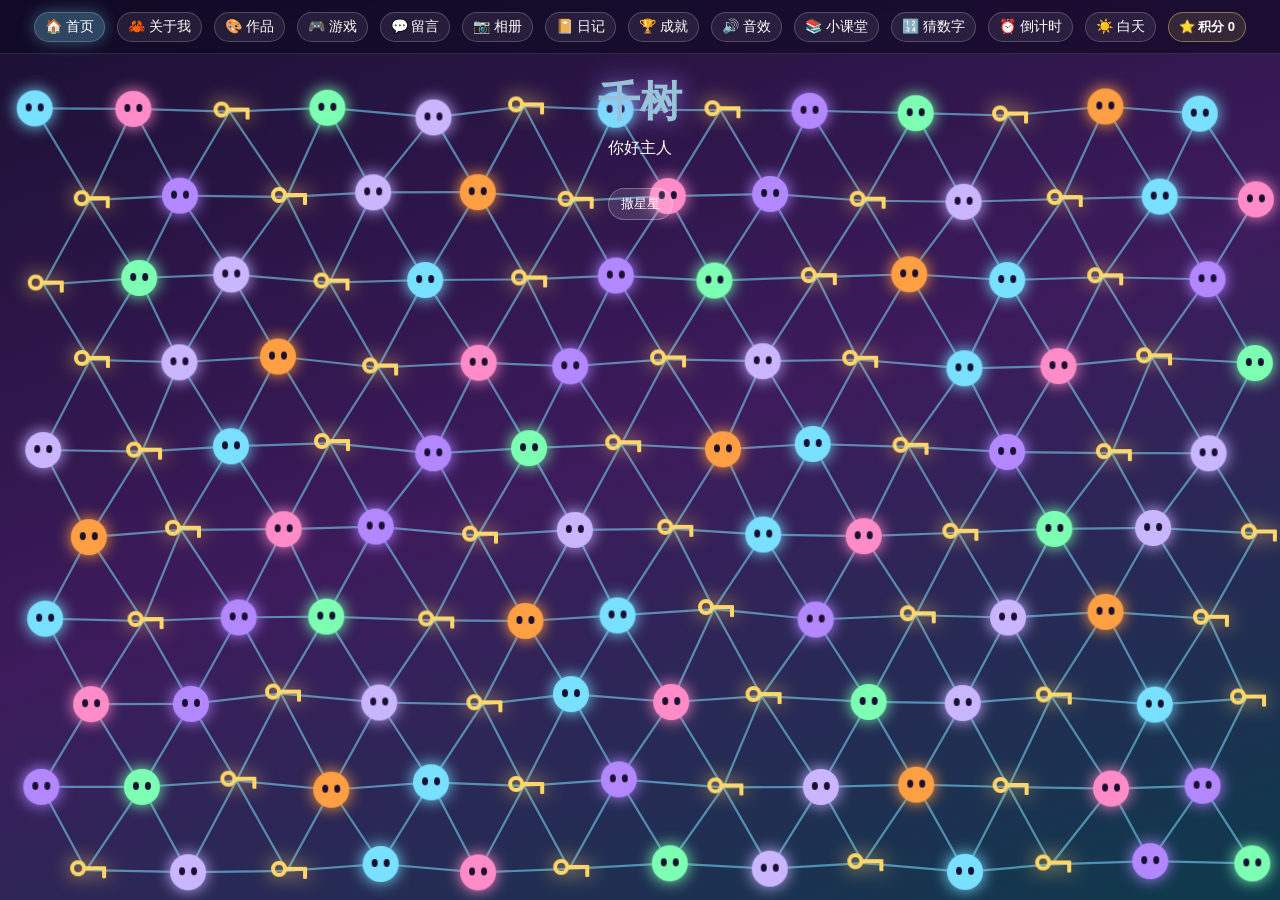
==== commit 84d42041: "首页铺满六边形点和钥匙，游戏房多了新玩法。 千树要更多能玩的，还把连线阵、字的颜色和层级一起改到能看清。  Co-authored-by: Cursor <cursoragent@cursor.com" ====
--- a/index.html
+++ b/index.html
@@ -4,6 +4,8 @@
     <meta charset="UTF-8">
     <meta name="viewport" content="width=device-width, initial-scale=1.0">
     <title>千树</title>
+    <link rel="stylesheet" href="new-games.css">
+    <link rel="stylesheet" href="rooms-fun.css">
     <style>
         html, body {
             height: 100%;
@@ -26,6 +28,8 @@
             top: 0;
             left: 0;
             right: 0;
+            width: 100%;
+            box-sizing: border-box;
             z-index: 6;
             min-height: 54px;
             display: flex;
@@ -62,7 +66,7 @@
             display: none;
             position: relative;
             z-index: 1;
-            padding-top: 80px;
+            padding-top: 92px;
             text-align: center;
         }
         #timerNum {
@@ -184,21 +188,31 @@
         body.theme-day #pageFit .match-room h2,
         body.theme-day #pageFit .memory-room,
         body.theme-day #pageFit .tap-room,
+        body.theme-day #pageFit .snake-room,
+        body.theme-day #pageFit .mole-room,
         body.theme-day #pageFit .rps-room,
+        body.theme-day #pageFit .trust-room,
         body.theme-day #pageFit #matchTip,
         body.theme-day #pageFit #matchQuest,
         body.theme-day #pageFit #matchScore,
-        body.theme-day #pageFit .dock-btn {
+        body.theme-day #pageFit .dock-btn,
+        body.theme-day #pageFit .look-word,
+        body.theme-day #pageFit .look-tip {
             color: #111111;
         }
         body:not(.theme-day) #pageFit .match-room,
         body:not(.theme-day) #pageFit .match-room h2,
         body:not(.theme-day) #pageFit .memory-room,
         body:not(.theme-day) #pageFit .tap-room,
+        body:not(.theme-day) #pageFit .snake-room,
+        body:not(.theme-day) #pageFit .mole-room,
         body:not(.theme-day) #pageFit .rps-room,
+        body:not(.theme-day) #pageFit .trust-room,
         body:not(.theme-day) #pageFit #matchTip,
         body:not(.theme-day) #pageFit #matchScore,
-        body:not(.theme-day) #pageFit .dock-btn {
+        body:not(.theme-day) #pageFit .dock-btn,
+        body:not(.theme-day) #pageFit .look-word,
+        body:not(.theme-day) #pageFit .look-tip {
             color: #ffffff;
         }
         .side {
@@ -209,7 +223,7 @@
             width: 210px;
             z-index: 2;
         }
-        body.play .side { display: block; }
+        body.play .side { display: none; }
         body.play .stage { display: none; }
         .side-left { left: 0; }
         .side-right { right: 0; }
@@ -268,25 +282,32 @@
         }
         .stage {
             position: relative;
-            z-index: 1;
+            z-index: 3;
             padding-top: 24px;
+            pointer-events: none;
         }
         .name {
+            position: relative;
+            z-index: 4;
+            pointer-events: auto;
             font-size: 42px;
             font-weight: bold;
             text-align: center;
             margin-top: 50px;
             cursor: pointer;
-            background: linear-gradient(90deg, #ff8cc8, #7ae0ff);
+            background: linear-gradient(90deg, #b388ff, #7cffb2);
             -webkit-background-clip: text;
             background-clip: text;
             color: transparent;
-            filter: drop-shadow(0 0 12px rgba(255, 140, 200, 0.7));
+            filter: drop-shadow(0 0 12px rgba(179, 136, 255, 0.75));
         }
         .name:hover {
-            filter: drop-shadow(0 0 20px rgba(122, 224, 255, 0.9));
+            filter: drop-shadow(0 0 20px rgba(124, 255, 178, 0.9));
         }
         .hi {
+            position: relative;
+            z-index: 4;
+            pointer-events: auto;
             text-align: center;
             color: #c9e9ff;
             min-height: 24px;
@@ -325,6 +346,194 @@
             background: rgba(122, 224, 255, 0.22);
             box-shadow: 0 0 24px rgba(122, 224, 255, 0.45);
         }
+        .about-card {
+            display: block;
+            width: 320px;
+            margin: 12px auto;
+            padding: 12px 16px;
+            background: rgba(255, 255, 255, 0.12);
+            border: 1px solid rgba(255, 255, 255, 0.25);
+            border-radius: 14px;
+            text-align: center;
+            color: inherit;
+            font: inherit;
+            cursor: pointer;
+            position: relative;
+            z-index: 1;
+            transition: transform 0.55s ease;
+            animation: popin 0.5s ease both;
+        }
+        .about-card:nth-of-type(1) { animation-delay: 0.05s; }
+        .about-card:nth-of-type(2) { animation-delay: 0.10s; }
+        .about-card:nth-of-type(3) { animation-delay: 0.15s; }
+        .about-card:nth-of-type(4) { animation-delay: 0.20s; }
+        .about-card:nth-of-type(5) { animation-delay: 0.25s; }
+        .about-card:nth-of-type(6) { animation-delay: 0.30s; }
+        .about-card.on {
+            transform: scale(1.55);
+            z-index: 4;
+        }
+        .about-side {
+            position: absolute;
+            top: 54px;
+            bottom: 0;
+            width: 236px;
+            z-index: 3;
+            display: flex;
+            flex-direction: column;
+            align-items: center;
+            justify-content: center;
+            gap: 10px;
+            text-align: center;
+            opacity: 0;
+            pointer-events: none;
+            transition: transform 0.8s ease, opacity 0.8s ease;
+        }
+        .about-side-left { left: 0; transform: translateX(-28px); }
+        .about-side-right { right: 0; transform: translateX(28px); transition-delay: 0.12s; }
+        body.page-about.show-about-look .about-side {
+            opacity: 1;
+            pointer-events: auto;
+            transform: translateX(0);
+        }
+        body.page-about.show-about-look .about-room {
+            padding-left: 236px;
+            padding-right: 236px;
+        }
+        .look-pic {
+            width: 150px;
+            height: 150px;
+            border-radius: 24px;
+            display: flex;
+            align-items: center;
+            justify-content: center;
+            font-size: 56px;
+            background:
+                radial-gradient(circle at 30% 24%, rgba(255, 255, 255, 0.22), transparent 42%),
+                linear-gradient(160deg, rgba(80, 50, 120, 0.55), rgba(20, 30, 70, 0.4));
+            border: 1px solid rgba(255, 255, 255, 0.28);
+            box-shadow: inset 0 0 24px rgba(255, 255, 255, 0.08);
+        }
+        .look-word {
+            font-size: 17px;
+            font-weight: bold;
+            color: #ffffff;
+            text-shadow: 0 1px 4px rgba(0, 0, 0, 0.65);
+        }
+        .look-tip {
+            box-sizing: border-box;
+            width: 222px;
+            margin: 0;
+            padding: 10px 12px;
+            font-size: 13px;
+            line-height: 1.65;
+            font-weight: 500;
+            color: #fffef6;
+            background: rgba(255, 236, 255, 0.18);
+            border: 1px solid rgba(255, 255, 255, 0.28);
+            border-radius: 12px;
+            text-shadow: 0 1px 3px rgba(40, 20, 70, 0.45);
+            text-align: left;
+        }
+        body.theme-day #pageFit .look-tip {
+            color: #111111;
+            background: rgba(255, 255, 255, 0.92);
+        }
+        .look-pic,
+        .look-word,
+        .look-tip {
+            animation: lookSoft 0.75s ease both;
+        }
+        .look-word { animation-delay: 0.16s; }
+        .look-tip { animation-delay: 0.3s; }
+        @keyframes lookSoft {
+            from { opacity: 0; transform: translateY(10px); }
+            to { opacity: 1; transform: translateY(0); }
+        }
+        .look-crab {
+            position: relative;
+            width: 124px;
+            height: 96px;
+            filter: drop-shadow(0 6px 10px rgba(80, 20, 30, 0.35));
+        }
+        .look-crab .leg {
+            position: absolute;
+            height: 4px;
+            border-radius: 4px;
+            background: #d96a52;
+        }
+        .look-crab .leg.a { left: 16px; top: 54px; width: 22px; transform: rotate(-18deg); }
+        .look-crab .leg.b { left: 18px; top: 64px; width: 20px; transform: rotate(8deg); }
+        .look-crab .leg.c { right: 16px; top: 54px; width: 22px; transform: rotate(18deg); }
+        .look-crab .leg.d { right: 18px; top: 64px; width: 20px; transform: rotate(-8deg); }
+        .look-crab .shell {
+            position: absolute;
+            left: 24px;
+            top: 28px;
+            width: 76px;
+            height: 46px;
+            border-radius: 40px 40px 26px 26px;
+            background: linear-gradient(180deg, #ff9a78 0%, #e85a48 70%, #c9443a 100%);
+            box-shadow: inset 0 6px 10px rgba(255, 255, 255, 0.28);
+        }
+        .look-crab .eye {
+            position: absolute;
+            top: 10px;
+            width: 8px;
+            height: 22px;
+            border-radius: 8px;
+            background: linear-gradient(#f4e27a, #e8c84a);
+        }
+        .look-crab .eye::after {
+            content: "";
+            position: absolute;
+            left: 1px;
+            top: 0;
+            width: 6px;
+            height: 6px;
+            border-radius: 50%;
+            background: #1a1033;
+        }
+        .look-crab .eye.a { left: 46px; }
+        .look-crab .eye.b { left: 70px; }
+        .look-crab .claw {
+            position: absolute;
+            top: 32px;
+            width: 26px;
+            height: 20px;
+            border-radius: 14px 5px 16px 8px;
+            background: linear-gradient(140deg, #ffb08a, #e86a52);
+        }
+        .look-crab .claw.a { left: 2px; }
+        .look-crab .claw.b { right: 2px; transform: scaleX(-1); }
+        .look-stars {
+            position: relative;
+            width: 130px;
+            height: 130px;
+        }
+        .look-stars .line {
+            position: absolute;
+            height: 1px;
+            background: linear-gradient(90deg, transparent, rgba(255, 229, 102, 0.85), transparent);
+            box-shadow: 0 0 6px rgba(255, 229, 102, 0.45);
+        }
+        .look-stars .line.a { left: 24px; top: 48px; width: 38px; transform: rotate(-28deg); }
+        .look-stars .line.b { left: 54px; top: 32px; width: 36px; transform: rotate(18deg); }
+        .look-stars .line.c { left: 58px; top: 52px; width: 32px; transform: rotate(62deg); }
+        .look-stars .line.d { left: 68px; top: 82px; width: 30px; transform: rotate(38deg); }
+        .look-stars i {
+            position: absolute;
+            width: 7px;
+            height: 7px;
+            border-radius: 50%;
+            background: #fff6b0;
+            box-shadow: 0 0 10px #ffe566, 0 0 18px rgba(255, 229, 102, 0.6);
+        }
+        .look-stars i:nth-of-type(1) { left: 18px; top: 42px; }
+        .look-stars i:nth-of-type(2) { left: 50px; top: 24px; }
+        .look-stars i:nth-of-type(3) { left: 80px; top: 36px; }
+        .look-stars i:nth-of-type(4) { left: 58px; top: 68px; }
+        .look-stars i:nth-of-type(5) { left: 90px; top: 88px; }
         @keyframes popin {
             from { opacity: 0; transform: translateY(16px); }
             to { opacity: 1; transform: translateY(0); }
@@ -333,7 +542,7 @@
             display: none;
             position: relative;
             z-index: 1;
-            padding-top: 80px;
+            padding-top: 92px;
         }
         body.page-works .works { display: block; }
         body.page-works .stage { display: none; }
@@ -342,9 +551,9 @@
             display: none;
             position: relative;
             z-index: 1;
-            padding-top: 80px;
-        }
-        body.page-about .about-room { display: block; }
+            padding-top: 92px;
+        }
+        body.page-about .about-room { display: block; overflow: visible; }
         body.page-about .stage { display: none; }
         body.page-notes .notes-room { display: block; }
         body.page-notes .stage { display: none; }
@@ -356,7 +565,7 @@
             display: none;
             position: relative;
             z-index: 1;
-            padding-top: 80px;
+            padding-top: 92px;
             text-align: center;
         }
         body.page-album .album-room,
@@ -396,6 +605,58 @@
             box-shadow: 0 0 20px rgba(122, 224, 255, 0.55);
             transform: scale(1.06);
         }
+        .badge-list {
+            display: flex;
+            flex-wrap: wrap;
+            justify-content: center;
+            gap: 12px;
+            padding: 8px 16px 20px;
+        }
+        .badge {
+            width: 220px;
+            padding: 14px 12px;
+            border-radius: 16px;
+            border: 1px solid rgba(255, 255, 255, 0.2);
+            background: rgba(8, 4, 24, 0.45);
+            color: #c9b6ff;
+            cursor: pointer;
+            text-align: center;
+            opacity: 0.42;
+            font: inherit;
+        }
+        .badge.on {
+            opacity: 1;
+            color: #fffef6;
+            border-color: #ffe566;
+            background: rgba(255, 229, 102, 0.14);
+            box-shadow: 0 0 18px rgba(255, 229, 102, 0.35);
+        }
+        .badge-mark {
+            display: block;
+            font-size: 32px;
+        }
+        .badge strong {
+            display: block;
+            margin: 6px 0 4px;
+        }
+        .badge span {
+            display: block;
+            font-size: 12px;
+            line-height: 1.5;
+        }
+        .badge-toast {
+            position: absolute;
+            left: 50%;
+            bottom: 64px;
+            transform: translateX(-50%);
+            z-index: 20;
+            padding: 10px 18px;
+            border-radius: 999px;
+            background: rgba(20, 10, 40, 0.92);
+            border: 1px solid #ffe566;
+            color: #ffe566;
+            font-weight: bold;
+        }
         #diaryBox {
             width: 320px;
             height: 160px;
@@ -442,18 +703,19 @@
             cursor: pointer;
         }
         .lesson-room {
-            padding-top: 54px;
-            text-align: left;
+            padding-top: 76px;
+            text-align: center;
             min-height: 0;
             box-sizing: border-box;
         }
         .lesson-side {
             width: 150px;
             flex-shrink: 0;
-            padding: 20px 12px;
+            padding: 16px 12px 20px;
             background: rgba(10, 6, 28, 0.45);
             border-right: 1px solid rgba(255, 255, 255, 0.12);
             box-sizing: border-box;
+            text-align: center;
         }
         .lesson-side p {
             margin: 0 0 10px;
@@ -481,13 +743,15 @@
         .lesson-main {
             flex: 1;
             min-width: 0;
-            padding: 20px 16px 24px;
+            padding: 12px 24px 24px;
+            text-align: center;
         }
         #lessonYears {
             display: flex;
             flex-wrap: wrap;
+            justify-content: center;
             gap: 8px;
-            margin: 0 0 16px;
+            margin: 0 auto 16px;
         }
         #lessonYears .lesson-year,
         #lessonLevels .lesson-level,
@@ -499,8 +763,9 @@
         #lessonTopics {
             display: flex;
             flex-wrap: wrap;
+            justify-content: center;
             gap: 8px;
-            margin: 0 0 16px;
+            margin: 0 auto 16px;
         }
         .lesson-topic {
             display: block;
@@ -722,11 +987,16 @@
         .match-room,
         .memory-room,
         .tap-room,
-        .rps-room {
+        .snake-room,
+        .mole-room,
+        .rps-room,
+        .trust-room,
+        .bubble-room,
+        .star-room {
             display: none;
             position: relative;
             z-index: 1;
-            padding: 68px 220px 52px;
+            padding: 110px 32px 88px;
             text-align: center;
             color: #f4edff;
             overflow: hidden;
@@ -735,19 +1005,29 @@
         body.play.now-match .match-room,
         body.play.now-memory .memory-room,
         body.play.now-tap .tap-room,
-        body.play.now-rps .rps-room {
+        body.play.now-snake .snake-room,
+        body.play.now-mole .mole-room,
+        body.play.now-rps .rps-room,
+        body.play.now-trust .trust-room,
+        body.play.now-bubble .bubble-room,
+        body.play.now-star .star-room {
             display: flex;
             flex-direction: column;
             align-items: center;
-            justify-content: flex-start;
+            justify-content: center;
         }
         .match-room h2,
         .chess-room h2,
         .memory-room h2,
         .tap-room h2,
-        .rps-room h2 {
-            margin: 0 0 2px;
-            font-size: 18px;
+        .snake-room h2,
+        .mole-room h2,
+        .bubble-room h2,
+        .star-room h2,
+        .rps-room h2,
+        .trust-room h2 {
+            margin: 0 0 12px;
+            font-size: 24px;
             text-shadow: 0 0 12px rgba(122, 224, 255, 0.45);
         }
         .match-room h2 {
@@ -760,8 +1040,8 @@
         }
         #matchBoard {
             position: relative;
-            width: 300px;
-            height: 300px;
+            width: 360px;
+            height: 360px;
             margin: 6px auto;
             flex: 0 0 auto;
             user-select: none;
@@ -789,13 +1069,13 @@
         .game-dock {
             display: none;
             position: absolute;
-            left: 210px;
-            right: 210px;
+            left: 0;
+            right: 0;
             bottom: 0;
             z-index: 8;
             justify-content: center;
-            flex-wrap: wrap;
-            gap: 6px;
+            flex-wrap: nowrap;
+            gap: 4px;
             padding: 6px 8px;
             background: rgba(10, 6, 28, 0.82);
             border-top: 1px solid rgba(255, 255, 255, 0.12);
@@ -805,15 +1085,175 @@
             border: 1px solid rgba(255, 255, 255, 0.25);
             background: rgba(255, 255, 255, 0.12);
             color: #f4edff;
-            padding: 6px 12px;
+            padding: 6px 9px;
             border-radius: 999px;
             cursor: pointer;
-            font-size: 13px;
+            font-size: 12px;
+            flex: 0 0 auto;
+            white-space: nowrap;
         }
         .dock-btn.on {
             background: rgba(255, 140, 200, 0.28);
             box-shadow: 0 0 16px rgba(255, 140, 200, 0.35);
         }
+        .trust-top {
+            margin: 0 0 4px;
+            font-size: 15px;
+        }
+        .trust-scores {
+            display: flex;
+            align-items: center;
+            justify-content: center;
+            gap: 12px;
+            margin: 4px 0 8px;
+        }
+        .trust-box {
+            width: 52px;
+            height: 52px;
+            border-radius: 10px;
+            border: 2px solid rgba(255, 255, 255, 0.45);
+            background: rgba(255, 255, 255, 0.12);
+            display: flex;
+            align-items: center;
+            justify-content: center;
+            font-size: 24px;
+            font-weight: bold;
+        }
+        .trust-dash { opacity: 0.55; }
+        .trust-stage {
+            display: flex;
+            align-items: flex-end;
+            justify-content: center;
+            gap: 20px;
+            margin-top: 8px;
+        }
+        .trust-peep {
+            width: 84px;
+            height: 112px;
+            position: relative;
+        }
+        .trust-hat {
+            width: 34px;
+            height: 18px;
+            margin: 0 auto 2px;
+            background: #e44545;
+            border-radius: 6px 6px 2px 2px;
+            box-shadow: 0 0 10px rgba(228, 69, 69, 0.55);
+        }
+        .trust-peep.them .trust-hat {
+            background: #3b7ee2;
+            box-shadow: 0 0 10px rgba(59, 126, 226, 0.55);
+        }
+        .trust-body {
+            width: 70px;
+            height: 70px;
+            margin: 0 auto;
+            border-radius: 50%;
+            background: #f7f3ff;
+            position: relative;
+            box-shadow: 0 0 16px rgba(255, 255, 255, 0.2);
+        }
+        .trust-eye {
+            position: absolute;
+            top: 24px;
+            width: 8px;
+            height: 10px;
+            border-radius: 50%;
+            background: #222;
+        }
+        .trust-eye.l { left: 18px; }
+        .trust-eye.r { right: 18px; }
+        .trust-peep.is-smirk .trust-eye {
+            height: 4px;
+            top: 28px;
+            border-radius: 2px;
+        }
+        .trust-mouth {
+            position: absolute;
+            left: 24px;
+            top: 44px;
+            width: 22px;
+            height: 10px;
+            border: 2px solid #222;
+            border-top: 0;
+            border-radius: 0 0 12px 12px;
+        }
+        .trust-peep.is-smirk .trust-mouth {
+            left: 28px;
+            width: 16px;
+            height: 8px;
+            border-radius: 0 0 10px 2px;
+        }
+        .trust-peep.is-sad .trust-mouth {
+            top: 48px;
+            transform: rotate(180deg);
+        }
+        .trust-peep.is-mad .trust-mouth {
+            top: 46px;
+            width: 18px;
+            height: 2px;
+            border: 0;
+            background: #222;
+            border-radius: 2px;
+        }
+        .trust-machine {
+            width: 210px;
+            height: 210px;
+            border-radius: 18px;
+            background: #2a2a32;
+            box-shadow: inset 0 0 0 3px rgba(255, 255, 255, 0.12);
+            display: grid;
+            grid-template-columns: 1fr 1fr;
+            grid-template-rows: 1fr 1fr;
+            gap: 4px;
+            padding: 18px;
+            box-sizing: border-box;
+        }
+        .trust-pay {
+            border-radius: 10px;
+            background: rgba(255, 255, 255, 0.08);
+            color: #ffe566;
+            font-size: 15px;
+            font-weight: bold;
+            display: flex;
+            align-items: center;
+            justify-content: center;
+            text-align: center;
+            line-height: 1.2;
+        }
+        .trust-pay.on {
+            background: rgba(255, 229, 102, 0.28);
+            box-shadow: 0 0 0 2px #ffe566;
+        }
+        .trust-ground {
+            width: 640px;
+            height: 3px;
+            margin: 6px auto 0;
+            background: rgba(255, 255, 255, 0.28);
+        }
+        .trust-btns {
+            display: flex;
+            justify-content: center;
+            gap: 28px;
+            margin-top: 14px;
+        }
+        .trust-btn {
+            min-width: 168px;
+            padding: 12px 18px;
+            border-radius: 16px;
+            border: 3px solid #f4edff;
+            background: transparent;
+            color: #f4edff;
+            font-size: 22px;
+            letter-spacing: 2px;
+            cursor: pointer;
+        }
+        .trust-btn:disabled {
+            opacity: 0.4;
+            cursor: default;
+        }
+        #trustCheat { border-color: #ff8cc8; }
+        #trustCoop { border-color: #7cffb2; }
         .chess-bar {
             display: flex;
             flex-wrap: wrap;
@@ -855,8 +1295,8 @@
         #chess-board {
             display: grid;
             gap: 3px;
-            width: 380px;
-            height: 380px;
+            width: 440px;
+            height: 440px;
             margin: 4px auto;
             flex: 0 0 auto;
         }
@@ -920,22 +1360,48 @@
             height: 100%;
             overflow-y: auto;
         }
+        .play-arena {
+            position: relative;
+            left: auto;
+            right: auto;
+            top: auto;
+            bottom: auto;
+            width: 600px;
+            height: 420px;
+            margin: 12px auto;
+            flex: 0 0 auto;
+            border: 1px solid rgba(255, 255, 255, 0.2);
+            border-radius: 16px;
+            background: rgba(8, 4, 24, 0.45);
+            overflow: hidden;
+        }
         body.play .chess-room,
         body.play .match-room,
         body.play .memory-room,
         body.play .tap-room,
-        body.play .rps-room {
+        body.play .snake-room,
+        body.play .mole-room,
+        body.play .rps-room,
+        body.play .bubble-room,
+        body.play .star-room {
             box-sizing: border-box;
             height: 100%;
             overflow: hidden;
+            padding: 110px 32px 88px;
+        }
+        body.play .chess-room {
+            padding-bottom: 150px;
+        }
+        body.play .snake-room {
+            padding-bottom: 96px;
         }
         #memoryBoard {
             display: grid;
             grid-template-columns: repeat(4, 1fr);
             gap: 8px;
-            width: 320px;
-            height: 320px;
-            margin: 8px auto;
+            width: 380px;
+            height: 380px;
+            margin: 12px auto;
             flex: 0 0 auto;
         }
         .memory-card {
@@ -972,62 +1438,304 @@
             cursor: pointer;
             box-shadow: 0 0 18px rgba(255, 140, 200, 0.55);
         }
+        #snakeBoard {
+            display: grid;
+            grid-template-columns: repeat(16, 1fr);
+            width: min(448px, 100%);
+            height: auto;
+            aspect-ratio: 16 / 12;
+            max-height: 336px;
+            margin: 8px auto;
+            flex: 1 1 auto;
+            border: 1px solid rgba(255, 255, 255, 0.2);
+            border-radius: 14px;
+            overflow: hidden;
+            background: rgba(8, 4, 24, 0.4);
+        }
+        .snake-cell {
+            display: flex;
+            align-items: center;
+            justify-content: center;
+            font-size: 16px;
+            background: rgba(80, 40, 90, 0.18);
+        }
+        .snake-cell.body {
+            background: #5bd48a;
+            box-shadow: inset 0 0 0 1px rgba(20, 60, 40, 0.25);
+        }
+        .snake-cell.head {
+            background: #7cffb2;
+        }
+        .snake-cell.food {
+            background: rgba(255, 229, 102, 0.2);
+        }
+        .snake-pad {
+            display: grid;
+            grid-template-columns: repeat(3, 56px);
+            gap: 6px;
+            margin: 8px auto 4px;
+            justify-content: center;
+            flex: 0 0 auto;
+        }
+        .snake-pad button {
+            width: 56px;
+            height: 40px;
+            border-radius: 10px;
+            border: 1px solid rgba(255, 255, 255, 0.28);
+            background: rgba(255, 255, 255, 0.12);
+            color: inherit;
+            cursor: pointer;
+        }
+        .snake-pad .blank {
+            visibility: hidden;
+        }
+        #moleYard {
+            display: grid;
+            grid-template-columns: repeat(3, 1fr);
+            gap: 12px;
+            width: 360px;
+            margin: 10px auto;
+            flex: 0 0 auto;
+        }
+        .mole-hole {
+            height: 92px;
+            border: 0;
+            border-radius: 50% 50% 18px 18px;
+            background: #4a2a18;
+            box-shadow: inset 0 -14px 0 #2a160c;
+            cursor: pointer;
+            position: relative;
+            overflow: hidden;
+        }
+        .mole-face {
+            position: absolute;
+            left: 50%;
+            bottom: 10px;
+            width: 52px;
+            height: 52px;
+            margin-left: -26px;
+            border-radius: 50%;
+            background: #c9b6ff;
+            display: flex;
+            align-items: center;
+            justify-content: center;
+            font-size: 28px;
+            transform: translateY(70px);
+            transition: transform 0.16s ease;
+        }
+        .mole-hole.up .mole-face {
+            transform: translateY(0);
+        }
         .rps-pick {
             font-size: 28px;
             padding: 10px 18px;
+        }
+        .rps-scoreline {
+            display: flex;
+            align-items: center;
+            justify-content: center;
+            gap: 28px;
+            margin: 6px 0;
+            font-size: 16px;
+        }
+        .rps-scoreline b {
+            color: #ffe566;
+            font-size: 22px;
+        }
+        .rps-arena {
+            width: 520px;
+            height: 180px;
+            margin: 8px auto;
+            border-radius: 20px;
+            border: 1px solid rgba(255, 255, 255, 0.2);
+            background: rgba(8, 4, 24, 0.45);
+            display: flex;
+            align-items: center;
+            justify-content: space-around;
+            position: relative;
+            overflow: hidden;
+        }
+        .rps-arena.is-win { box-shadow: 0 0 28px rgba(124, 255, 178, 0.55); }
+        .rps-arena.is-lose { box-shadow: 0 0 28px rgba(255, 80, 120, 0.45); }
+        .rps-arena.is-draw { box-shadow: 0 0 22px rgba(255, 229, 102, 0.4); }
+        .rps-hand {
+            width: 96px;
+            height: 96px;
+            border-radius: 50%;
+            background: rgba(255, 140, 200, 0.2);
+            display: flex;
+            align-items: center;
+            justify-content: center;
+            font-size: 48px;
+            box-shadow: 0 0 18px rgba(255, 140, 200, 0.35);
+        }
+        .rps-hand.cpu {
+            background: rgba(122, 224, 255, 0.2);
+            box-shadow: 0 0 18px rgba(122, 224, 255, 0.35);
+        }
+        .rps-hand.slam {
+            animation: rpsSlam 0.38s ease;
+        }
+        .rps-vs {
+            font-size: 28px;
+            font-weight: bold;
+            color: #ffe566;
+            min-width: 72px;
+            text-align: center;
+        }
+        #rpsStreak {
+            min-height: 22px;
+            color: #ff8cc8;
+            font-weight: bold;
+            margin: 4px 0;
+        }
+        @keyframes rpsSlam {
+            0% { transform: scale(0.55) translateY(18px); }
+            55% { transform: scale(1.18) translateY(-6px); }
+            100% { transform: scale(1) translateY(0); }
+        }
+        #fleeLayer {
+            position: absolute;
+            inset: 0;
+            z-index: 2;
+            pointer-events: none;
+        }
+        body.play #fleeLayer,
+        body.in-studio #fleeLayer,
+        body.lottery #fleeLayer,
+        body.slider #fleeLayer,
+        body[class*="page-"] #fleeLayer {
+            display: none;
+        }
+        #fleeLines {
+            position: absolute;
+            inset: 0;
+            width: 100%;
+            height: 100%;
+            overflow: visible;
+        }
+        .flee-line {
+            stroke: rgba(122, 224, 255, 0.55);
+            stroke-width: 2.2;
+        }
+        body.theme-day .flee-line {
+            stroke: rgba(80, 40, 120, 0.28);
+        }
+        .flee-item {
+            position: absolute;
+            top: 0;
+            left: 0;
+            width: 36px;
+            height: 36px;
+            padding: 0;
+            border: 0;
+            background: transparent;
+            will-change: transform;
+            pointer-events: auto;
+            cursor: pointer;
+        }
+        .flee-item.pop .flee-head,
+        .flee-item.pop .flee-key {
+            animation: fleePop 0.28s ease;
+        }
+        @keyframes fleePop {
+            0% { transform: scale(1); }
+            45% { transform: scale(1.35); }
+            100% { transform: scale(1); }
+        }
+        .flee-peep .flee-head {
+            display: block;
+            width: 36px;
+            height: 36px;
+            border-radius: 50%;
+            background: var(--hue);
+            box-shadow: 0 0 16px var(--hue);
+        }
+        .flee-peep .flee-eye {
+            position: absolute;
+            top: 13px;
+            width: 6px;
+            height: 8px;
+            border-radius: 50%;
+            background: #1a1033;
+        }
+        .flee-peep .flee-eye.l { left: 9px; }
+        .flee-peep .flee-eye.r { right: 9px; }
+        .flee-key {
+            width: 40px;
+            height: 40px;
+            filter: drop-shadow(0 0 10px #ffd76a);
+        }
+        .flee-key-bow {
+            position: absolute;
+            left: 2px;
+            top: 8px;
+            width: 16px;
+            height: 16px;
+            border: 4px solid #ffd76a;
+            border-radius: 50%;
+            box-sizing: border-box;
+        }
+        .flee-key-stem {
+            position: absolute;
+            left: 16px;
+            top: 14px;
+            width: 20px;
+            height: 4px;
+            background: #ffd76a;
+            border-radius: 2px;
+        }
+        .flee-key-bit {
+            position: absolute;
+            right: 2px;
+            top: 14px;
+            width: 4px;
+            height: 12px;
+            background: #ffd76a;
+            border-radius: 1px;
         }
     </style>
 </head>
 <body>
     <div id="pageFit">
+    <div id="fleeLayer">
+        <svg id="fleeLines" xmlns="http://www.w3.org/2000/svg"></svg>
+    </div>
     <div class="nav">
-        <button type="button" id="homeBtn" class="on">首页</button>
-        <button type="button" id="aboutBtn">关于我</button>
-        <button type="button" id="worksBtn">作品</button>
-        <button type="button" id="gameBtn">游戏</button>
-        <button type="button" id="notesBtn">留言</button>
-        <button type="button" id="albumBtn">相册</button>
-        <button type="button" id="diaryBtn">日记</button>
-        <button type="button" id="achieveBtn">成就</button>
-        <button type="button" id="soundBtn">音效</button>
-        <button type="button" id="lessonBtn">千树的小课堂</button>
-        <button type="button" id="guessBtn">猜数字</button>
-        <button type="button" id="timerBtn">倒计时</button>
-        <button type="button" id="themeBtn">白天</button>
-        <span id="navScore">积分 0</span>
-    </div>
-    <div class="side side-left">
-        <div class="game">
-            <div class="game-title">戳泡泡</div>
-            <div class="game-score" id="bubbleScore">0 分</div>
-            <div class="arena" id="bubbleArena"></div>
-        </div>
-    </div>
-    <div class="side side-right">
-        <div class="game">
-            <div class="game-title">接星星</div>
-            <div class="game-score" id="starScore">0 分</div>
-            <div class="arena" id="starArena">
-                <div class="paddle" id="paddle"></div>
-            </div>
-        </div>
-    </div>
+        <button type="button" id="homeBtn" class="on">🏠 首页</button>
+        <button type="button" id="aboutBtn">🦀 关于我</button>
+        <button type="button" id="worksBtn">🎨 作品</button>
+        <button type="button" id="gameBtn">🎮 游戏</button>
+        <button type="button" id="notesBtn">💬 留言</button>
+        <button type="button" id="albumBtn">📷 相册</button>
+        <button type="button" id="diaryBtn">📔 日记</button>
+        <button type="button" id="achieveBtn">🏆 成就</button>
+        <button type="button" id="soundBtn">🔊 音效</button>
+        <button type="button" id="lessonBtn">📚 小课堂</button>
+        <button type="button" id="guessBtn">🔢 猜数字</button>
+        <button type="button" id="timerBtn">⏰ 倒计时</button>
+        <button type="button" id="themeBtn">☀️ 白天</button>
+        <span id="navScore">⭐ 积分 0</span>
+    </div>
+    <div class="side side-left"></div>
+    <div class="side side-right"></div>
     <div class="stage">
         <div class="name">千树</div>
         <div class="hi show">你好主人</div>
     </div>
+    <div class="about-side about-side-left" id="aboutLookLeft"></div>
+    <div class="about-side about-side-right" id="aboutLookRight"></div>
     <div class="about-room">
-        <div class="works-title">关于我</div>
-        <div class="works-hi">点卡片会亮起来</div>
-        <div class="info">星座：巨蟹座</div>
-        <div class="info">爱好：羽毛球，编程，看电视</div>
-        <div class="info">性别：男</div>
-        <div class="info">年龄：九岁</div>
-        <div class="info">住在：淮安</div>
-        <div class="info">家庭成员：爸爸，妈妈，千树</div>
+        <div class="works-title">🦀 关于我</div>
+        <button type="button" class="about-card" data-about="sign">星座：巨蟹座</button>
+        <button type="button" class="about-card" data-about="hobby">爱好：羽毛球，编程，看电视</button>
+        <button type="button" class="about-card" data-about="gender">性别：男</button>
+        <button type="button" class="about-card" data-about="age">年龄：九岁</button>
+        <button type="button" class="about-card" data-about="city">住在：淮安</button>
+        <button type="button" class="about-card" data-about="family">家庭成员：爸爸，妈妈，千树</button>
     </div>
     <div class="notes-room">
-        <div class="works-title">留言</div>
+        <div class="works-title">💬 留言</div>
         <div class="works-hi">写一句话，点发送</div>
         <div class="note-box">
             <input id="noteName" type="text" placeholder="你的名字" maxlength="12">
@@ -1037,25 +1745,26 @@
         <div id="noteList"></div>
     </div>
     <div class="album-room">
-        <div class="works-title">相册</div>
-        <div class="works-hi">点一张照片会亮起来</div>
+        <div class="works-title">📷 相册</div>
+        <div class="works-hi">点一张照片会亮起来，还会叫一声</div>
         <div class="photos">
-            <div class="photo" style="background:#7cffb2">羽毛球</div>
-            <div class="photo" style="background:#7ae0ff">星星</div>
-            <div class="photo" style="background:#ff8cc8">小花</div>
-            <div class="photo" style="background:#ffe566">画板</div>
+            <div class="photo" style="background:#7cffb2">🏸 羽毛球</div>
+            <div class="photo" style="background:#7ae0ff">⭐ 星星</div>
+            <div class="photo" style="background:#ff8cc8">🌸 小花</div>
+            <div class="photo" style="background:#ffe566">🎨 画板</div>
         </div>
     </div>
     <div class="diary-room">
-        <div class="works-title">日记</div>
+        <div class="works-title">📔 日记</div>
         <div class="works-hi">写今天的事，点保存</div>
         <textarea id="diaryBox" placeholder="今天我想写……"></textarea>
         <button type="button" id="diarySave">保存</button>
         <div class="works-hi" id="diaryTip"></div>
     </div>
     <div class="achieve-room">
-        <div class="works-title">成就</div>
-        <div class="works-hi">点卡片能跳到对应房间</div>
+        <div class="works-title">🏆 成就</div>
+        <div class="works-hi">做成了才会点亮。点一枚徽章能去对应游戏</div>
+        <div class="badge-list" id="badgeList"></div>
         <div class="work" id="achieveGames">会做小树和小花对战棋</div>
         <div class="work" id="achieveDraw">会做小画板</div>
         <div class="work" id="achieveNotes">会做留言本</div>
@@ -1063,7 +1772,7 @@
         <div class="info">换房间会加积分，关页面还记得</div>
     </div>
     <div class="guess-room">
-        <div class="works-title">猜数字</div>
+        <div class="works-title">🔢 猜数字</div>
         <div class="works-hi">先选范围：从 1 到几</div>
         <div class="guess-bar">
             <button type="button" class="sound-btn guess-max-btn" data-max="10">1～10</button>
@@ -1084,7 +1793,7 @@
         </div>
     </div>
     <div class="timer-room">
-        <div class="works-title">倒计时</div>
+        <div class="works-title">⏰ 倒计时</div>
         <div class="works-hi" id="timerTip">选一个时间开始</div>
         <div id="timerNum">10</div>
         <div>
@@ -1095,10 +1804,15 @@
         </div>
     </div>
     <div class="sound-room">
-        <div class="works-title">音效</div>
-        <div class="works-hi">点按钮听一听</div>
-        <button type="button" class="sound-btn" id="soundBo">泡泡啵</button>
-        <button type="button" class="sound-btn" id="soundDing">星星叮</button>
+        <div class="works-title">🔊 音效</div>
+        <div class="works-hi">点按钮听一听，每个声音都不一样</div>
+        <div class="sound-pad">
+            <button type="button" class="sound-btn" id="soundBo">🫧 泡泡啵</button>
+            <button type="button" class="sound-btn" id="soundDing">⭐ 星星叮</button>
+            <button type="button" class="sound-btn" id="soundDrum">🥁 小鼓</button>
+            <button type="button" class="sound-btn" id="soundWind">🌬️ 风声</button>
+            <button type="button" class="sound-btn" id="soundLaugh">😄 哈哈</button>
+        </div>
     </div>
     <div class="lesson-room">
         <aside class="lesson-side">
@@ -1111,7 +1825,7 @@
             </nav>
         </aside>
         <div class="lesson-main">
-            <div class="works-title">千树的小课堂</div>
+            <div class="works-title">📚 千树的小课堂</div>
             <div class="works-hi" id="lessonPick">先点左边的学段</div>
             <div id="lessonYears"></div>
             <div id="lessonLevels"></div>
@@ -1174,25 +1888,305 @@
         <div id="tapArena">
             <button type="button" id="tapDot">星</button>
         </div>
-        <button type="button" id="tapRestart" class="sound-btn">开始</button>
+        <button type="button" id="tapRestart" class="sound-btn">再来一局</button>
+    </div>
+    <div class="snake-room">
+        <h2>小树吃星星</h2>
+        <p id="snakeInfo">吃到 0 颗星 · 方向键或下面按钮转弯</p>
+        <p class="game-score" id="snakeBest">最高 0</p>
+        <div id="snakeBoard"></div>
+        <div class="snake-pad" id="snakePad">
+            <span class="blank"></span>
+            <button type="button" data-snake-dir="up">上</button>
+            <span class="blank"></span>
+            <button type="button" data-snake-dir="left">左</button>
+            <button type="button" data-snake-dir="down">下</button>
+            <button type="button" data-snake-dir="right">右</button>
+        </div>
+        <button type="button" id="snakeRestart" class="sound-btn">再来一局</button>
+    </div>
+    <div class="mole-room">
+        <h2>敲树洞</h2>
+        <p id="moleInfo">树洞里会冒出小树鼠，点到它就加分</p>
+        <p class="game-score" id="moleBest">最高 0</p>
+        <div id="moleYard">
+            <button type="button" class="mole-hole" data-mole="0"><span class="mole-face">🐭</span></button>
+            <button type="button" class="mole-hole" data-mole="1"><span class="mole-face">🐭</span></button>
+            <button type="button" class="mole-hole" data-mole="2"><span class="mole-face">🐭</span></button>
+            <button type="button" class="mole-hole" data-mole="3"><span class="mole-face">🐭</span></button>
+            <button type="button" class="mole-hole" data-mole="4"><span class="mole-face">🐭</span></button>
+            <button type="button" class="mole-hole" data-mole="5"><span class="mole-face">🐭</span></button>
+            <button type="button" class="mole-hole" data-mole="6"><span class="mole-face">🐭</span></button>
+            <button type="button" class="mole-hole" data-mole="7"><span class="mole-face">🐭</span></button>
+            <button type="button" class="mole-hole" data-mole="8"><span class="mole-face">🐭</span></button>
+        </div>
+        <button type="button" id="moleRestart" class="sound-btn">再来一局</button>
+    </div>
+    <div class="bubble-room">
+        <h2>戳泡泡</h2>
+        <p class="game-score" id="bubbleScore">本局 0 分</p>
+        <p class="game-score" id="bubbleBest">最高 0</p>
+        <div class="arena play-arena" id="bubbleArena"></div>
+        <button type="button" id="bubbleRestart" class="sound-btn">再来一局</button>
+    </div>
+    <div class="star-room">
+        <h2>接星星</h2>
+        <p class="game-score" id="starScore">本局 0 分</p>
+        <p class="game-score" id="starBest">最高 0</p>
+        <p class="game-score" id="starHandTip">鼠标也能玩，点下面「举手玩」更酷</p>
+        <div class="arena play-arena" id="starArena">
+            <div class="paddle" id="paddle"></div>
+        </div>
+        <button type="button" id="starRestart" class="sound-btn">再来一局</button>
     </div>
     <div class="rps-room">
-        <h2>剪刀石头布</h2>
-        <p id="rpsTip">你出什么？电脑跟着出</p>
+        <h2>对决</h2>
+        <p id="rpsTip">先到 3 分赢这一局。对手会试着克你上一手。</p>
+        <div class="rps-scoreline">
+            <span>你 <b id="rpsMyScore">0</b></span>
+            <span id="rpsRound">第 1 回合</span>
+            <span>对手 <b id="rpsCpuScore">0</b></span>
+        </div>
+        <div class="rps-arena" id="rpsArena">
+            <div class="rps-hand" id="rpsMyHand">?</div>
+            <div class="rps-vs" id="rpsVs">VS</div>
+            <div class="rps-hand cpu" id="rpsCpuHand">?</div>
+        </div>
+        <p id="rpsResult">选一个出手</p>
+        <p id="rpsStreak"></p>
         <div class="chess-bar">
             <button type="button" class="chess-size-btn rps-pick" data-rps="剪刀">✂️ 剪刀</button>
             <button type="button" class="chess-size-btn rps-pick" data-rps="石头">✊ 石头</button>
             <button type="button" class="chess-size-btn rps-pick" data-rps="布">🖐️ 布</button>
         </div>
-        <p id="rpsResult">先点一个吧</p>
+        <button type="button" class="sound-btn" id="rpsAgain">再来一局</button>
+    </div>
+    <div class="trust-room">
+        <h2>信任小游戏</h2>
+        <p class="trust-top" id="trustWho">对手：1 / 5　老实人</p>
+        <p class="trust-top" id="trustTotal">你的总分：0</p>
+        <div class="trust-scores">
+            <div class="trust-box" id="trustMyBox">0</div>
+            <span class="trust-dash">—</span>
+            <div class="trust-box" id="trustTheirBox">0</div>
+        </div>
+        <div class="trust-stage">
+            <div class="trust-peep is-happy" id="trustMe">
+                <div class="trust-hat"></div>
+                <div class="trust-body">
+                    <i class="trust-eye l"></i>
+                    <i class="trust-eye r"></i>
+                    <i class="trust-mouth"></i>
+                </div>
+            </div>
+            <div class="trust-machine" aria-label="得分表">
+                <div class="trust-pay" data-cell="xc">+3<br>-1</div>
+                <div class="trust-pay" data-cell="cc">+2<br>+2</div>
+                <div class="trust-pay" data-cell="xx">0<br>0</div>
+                <div class="trust-pay" data-cell="cx">-1<br>+3</div>
+            </div>
+            <div class="trust-peep them is-happy" id="trustThem">
+                <div class="trust-hat"></div>
+                <div class="trust-body">
+                    <i class="trust-eye l"></i>
+                    <i class="trust-eye r"></i>
+                    <i class="trust-mouth"></i>
+                </div>
+            </div>
+        </div>
+        <div class="trust-ground"></div>
+        <p id="trustTip">左边你骗人得更多，右边一起合作都加分</p>
+        <div class="trust-btns">
+            <button type="button" class="trust-btn" id="trustCheat">骗人</button>
+            <button type="button" class="trust-btn" id="trustCoop">合作</button>
+        </div>
+        <button type="button" class="sound-btn" id="trustAgain">再来一局</button>
+    </div>
+    <div class="piano-room">
+        <h2>小树钢琴</h2>
+        <p id="pianoInfo">点琴键，听声音往上走</p>
+        <div id="pianoKeys"></div>
+        <button type="button" id="pianoRestart" class="sound-btn">再来一局</button>
+    </div>
+    <div class="maze-room">
+        <h2>走迷宫</h2>
+        <p id="mazeInfo">方向键或下面按钮，走到小花</p>
+        <div id="mazeBoard"></div>
+        <div class="snake-pad" id="mazePad">
+            <span class="blank"></span>
+            <button type="button" data-maze="up">上</button>
+            <span class="blank"></span>
+            <button type="button" data-maze="left">左</button>
+            <button type="button" data-maze="down">下</button>
+            <button type="button" data-maze="right">右</button>
+        </div>
+        <button type="button" id="mazeRestart" class="sound-btn">再来一局</button>
+    </div>
+    <div class="simon-room">
+        <h2>跟灯走</h2>
+        <p id="simonInfo">看灯亮的顺序，再按一遍</p>
+        <div id="simonPads">
+            <button type="button" class="simon-pad" data-simon="0">1</button>
+            <button type="button" class="simon-pad" data-simon="1">2</button>
+            <button type="button" class="simon-pad" data-simon="2">3</button>
+            <button type="button" class="simon-pad" data-simon="3">4</button>
+        </div>
+        <button type="button" id="simonRestart" class="sound-btn">再来一局</button>
+    </div>
+    <div class="paint-room">
+        <h2>涂色花园</h2>
+        <p id="paintInfo">先选颜色，再点图形涂上</p>
+        <div class="paint-pens" id="paintPens"></div>
+        <svg id="paintCanvas" viewBox="0 0 280 220">
+            <rect data-fill="1" x="20" y="140" width="240" height="60" fill="#3d1b5c"></rect>
+            <circle data-fill="1" cx="140" cy="88" r="46" fill="#5b2b8a"></circle>
+            <rect data-fill="1" x="118" y="120" width="44" height="50" fill="#4a2a18"></rect>
+            <circle data-fill="1" cx="70" cy="70" r="22" fill="#7ae0ff"></circle>
+            <circle data-fill="1" cx="210" cy="62" r="26" fill="#ff8cc8"></circle>
+            <rect data-fill="1" x="36" y="168" width="50" height="22" fill="#7cffb2"></rect>
+        </svg>
+        <button type="button" id="paintRestart" class="sound-btn">再来一局</button>
+    </div>
+    <div class="diff-room">
+        <h2>找不同</h2>
+        <p id="diffInfo">右边有一格不一样，点出来</p>
+        <div id="diffPair">
+            <div class="diff-grid" id="diffLeft"></div>
+            <div class="diff-grid" id="diffRight"></div>
+        </div>
+        <button type="button" id="diffRestart" class="sound-btn">再来一局</button>
+    </div>
+    <div class="fruit-room">
+        <h2>接果子</h2>
+        <p id="fruitInfo">点掉下来的水果</p>
+        <div id="fruitArena"></div>
+        <button type="button" id="fruitRestart" class="sound-btn">再来一局</button>
+    </div>
+    <div class="calc-room">
+        <h2>加法快答</h2>
+        <p id="calcInfo">算对 0 题</p>
+        <p id="calcQuest">1 + 1 = ?</p>
+        <div class="choice-row" id="calcChoices"></div>
+        <button type="button" id="calcRestart" class="sound-btn">再来一局</button>
+    </div>
+    <div class="order-room">
+        <h2>按顺序点</h2>
+        <p id="orderInfo">从小到大点，下一个是 1</p>
+        <div id="orderBoard"></div>
+        <button type="button" id="orderRestart" class="sound-btn">再来一局</button>
+    </div>
+    <div class="dress-room">
+        <h2>换装小树</h2>
+        <p id="dressInfo">点按钮换衣服和帽子</p>
+        <div id="dressStage">
+            <div id="dressHat">🎩</div>
+            <div id="dressBody"></div>
+            <div id="dressShirt">👕</div>
+        </div>
+        <div class="choice-row">
+            <button type="button" class="sound-btn" id="dressHatBtn">换帽子</button>
+            <button type="button" class="sound-btn" id="dressShirtBtn">换衣服</button>
+            <button type="button" class="sound-btn" id="dressRestart">再来一局</button>
+        </div>
+    </div>
+    <div class="race-room">
+        <h2>小树冲刺</h2>
+        <p id="raceInfo">猛点按钮，跑到右边</p>
+        <div id="raceTrack">
+            <div id="raceTree">🌲</div>
+            <div id="raceFlower">🌸</div>
+        </div>
+        <button type="button" class="sound-btn" id="raceGo">冲！</button>
+        <button type="button" class="sound-btn" id="raceRestart">再来一局</button>
+    </div>
+    <div class="stack-room">
+        <h2>叠饼干</h2>
+        <p id="stackInfo">点一下叠一块饼干</p>
+        <div id="stackTower"></div>
+        <button type="button" class="sound-btn" id="stackDrop">叠一块</button>
+        <button type="button" id="stackRestart" class="sound-btn">再来一局</button>
+    </div>
+    <div class="count-room">
+        <h2>数星星</h2>
+        <p id="countInfo">天上有几颗星？</p>
+        <div id="countSky"></div>
+        <div id="countChoices"></div>
+        <button type="button" id="countRestart" class="sound-btn">再来一局</button>
+    </div>
+    <div class="color-room">
+        <h2>找颜色</h2>
+        <p id="colorInfo">点出指定的颜色</p>
+        <div id="colorBoard"></div>
+        <button type="button" id="colorRestart" class="sound-btn">再来一局</button>
+    </div>
+    <div class="jump-room">
+        <h2>小树跳</h2>
+        <p id="jumpInfo">点一下跳过石头</p>
+        <div id="jumpArena">
+            <div id="jumpTree">🌲</div>
+            <div id="jumpRock">🪨</div>
+        </div>
+        <button type="button" class="sound-btn" id="jumpBtn">跳</button>
+        <button type="button" id="jumpRestart" class="sound-btn">再来一局</button>
+    </div>
+    <div class="gate-room">
+        <h2>倍数门</h2>
+        <p id="gateInfo">小球掉进门会乘倍数。点门让 ×2 变成 ×4</p>
+        <div id="gateArena"></div>
+        <button type="button" class="sound-btn" id="gateDrop">再丢一颗</button>
+        <button type="button" id="gateRestart" class="sound-btn">再来一局</button>
+    </div>
+    <div class="quest-room">
+        <h2>小树大冒险</h2>
+        <p id="questInfo">点一座开着的岛出发。过一关，下一座才会亮</p>
+        <div id="questMap"></div>
+        <div id="questPlay" hidden>
+            <div id="questArena"></div>
+            <div id="questPad" class="quest-pad">
+                <button type="button" class="sound-btn" data-quest-dir="left">← 左</button>
+                <button type="button" class="sound-btn" data-quest-dir="right">右 →</button>
+            </div>
+        </div>
+        <button type="button" id="questRestart" class="sound-btn">回地图</button>
     </div>
     <div class="game-dock" id="gameDock">
-        <button type="button" class="dock-btn on" data-play="chess" id="dockChess">小树与小花</button>
-        <button type="button" class="dock-btn" data-play="match" id="dockMatch">开心消消乐</button>
-        <button type="button" class="dock-btn" data-play="memory" id="dockMemory">记忆翻牌</button>
-        <button type="button" class="dock-btn" data-play="tap" id="dockTap">点点乐</button>
-        <button type="button" class="dock-btn" data-play="rps" id="dockRps">剪刀石头布</button>
-    </div>
+        <div class="dock-packs" id="dockPacks">
+            <button type="button" class="dock-pack-btn" data-dock-pack="hands">动手</button>
+            <button type="button" class="dock-pack-btn" data-dock-pack="brain">动脑</button>
+            <button type="button" class="dock-pack-btn on" data-dock-pack="vs">对战</button>
+            <button type="button" class="dock-pack-btn" data-dock-pack="make">创作</button>
+            <button type="button" class="dock-pack-btn" data-dock-pack="big">大冒险</button>
+        </div>
+        <div class="dock-games" id="dockGames">
+            <button type="button" class="dock-btn" data-play="bubble" id="dockBubble">戳泡泡</button>
+            <button type="button" class="dock-btn" data-play="star" id="dockStar">接星星</button>
+            <button type="button" class="dock-btn on" data-play="chess" id="dockChess">小树与小花</button>
+            <button type="button" class="dock-btn" data-play="match" id="dockMatch">开心消消乐</button>
+            <button type="button" class="dock-btn" data-play="memory" id="dockMemory">记忆翻牌</button>
+            <button type="button" class="dock-btn" data-play="tap" id="dockTap">点点乐</button>
+            <button type="button" class="dock-btn" data-play="snake" id="dockSnake">小树吃星星</button>
+            <button type="button" class="dock-btn" data-play="mole" id="dockMole">敲树洞</button>
+            <button type="button" class="dock-btn" data-play="rps" id="dockRps">对决</button>
+            <button type="button" class="dock-btn" data-play="trust" id="dockTrust">信任小游戏</button>
+            <button type="button" class="dock-btn" data-play="piano" id="dockPiano">小树钢琴</button>
+            <button type="button" class="dock-btn" data-play="maze" id="dockMaze">走迷宫</button>
+            <button type="button" class="dock-btn" data-play="simon" id="dockSimon">跟灯走</button>
+            <button type="button" class="dock-btn" data-play="paint" id="dockPaint">涂色花园</button>
+            <button type="button" class="dock-btn" data-play="diff" id="dockDiff">找不同</button>
+            <button type="button" class="dock-btn" data-play="fruit" id="dockFruit">接果子</button>
+            <button type="button" class="dock-btn" data-play="calc" id="dockCalc">加法快答</button>
+            <button type="button" class="dock-btn" data-play="order" id="dockOrder">按顺序点</button>
+            <button type="button" class="dock-btn" data-play="dress" id="dockDress">换装小树</button>
+            <button type="button" class="dock-btn" data-play="race" id="dockRace">小树冲刺</button>
+            <button type="button" class="dock-btn" data-play="stack" id="dockStack">叠饼干</button>
+            <button type="button" class="dock-btn" data-play="count" id="dockCount">数星星</button>
+            <button type="button" class="dock-btn" data-play="color" id="dockColor">找颜色</button>
+            <button type="button" class="dock-btn" data-play="jump" id="dockJump">小树跳</button>
+            <button type="button" class="dock-btn" data-play="gate" id="dockGate">倍数门</button>
+            <button type="button" class="dock-btn" data-play="quest" id="dockQuest">小树大冒险</button>
+        </div>
+    </div>
+    <div class="badge-toast" id="badgeToast" hidden></div>
     <div id="match-overlay" hidden>
         <div class="chess-card">
             <p id="match-overlay-title"></p>
@@ -1208,7 +2202,7 @@
         </div>
     </div>
     <div class="works">
-        <div class="works-title">千树的作品</div>
+        <div class="works-title">🎨 千树的作品</div>
         <div class="works-hi">点卡片打开作品</div>
         <div class="work" id="workLottery">随机抽奖</div>
         <div class="work" id="workSlider">随机轮播</div>
@@ -1277,6 +2271,7 @@
         <div id="colorHex">#ff8cc8</div>
     </div>
     </div>
+    <script src="difficulty.js"></script>
     <script>
         const homeBtn = document.getElementById("homeBtn");
         const aboutBtn = document.getElementById("aboutBtn");
@@ -1310,6 +2305,7 @@
             document.body.classList.remove("play");
             document.body.classList.remove("page-works");
             document.body.classList.remove("page-about");
+            document.body.classList.remove("show-about-look");
             document.body.classList.remove("page-notes");
             document.body.classList.remove("page-album");
             document.body.classList.remove("page-diary");
@@ -1326,7 +2322,28 @@
             document.body.classList.remove("now-match");
             document.body.classList.remove("now-memory");
             document.body.classList.remove("now-tap");
+            document.body.classList.remove("now-snake");
+            document.body.classList.remove("now-mole");
             document.body.classList.remove("now-rps");
+            document.body.classList.remove("now-bubble");
+            document.body.classList.remove("now-star");
+            document.body.classList.remove("now-trust");
+            document.body.classList.remove("now-piano");
+            document.body.classList.remove("now-maze");
+            document.body.classList.remove("now-simon");
+            document.body.classList.remove("now-paint");
+            document.body.classList.remove("now-diff");
+            document.body.classList.remove("now-fruit");
+            document.body.classList.remove("now-calc");
+            document.body.classList.remove("now-order");
+            document.body.classList.remove("now-dress");
+            document.body.classList.remove("now-race");
+            document.body.classList.remove("now-stack");
+            document.body.classList.remove("now-count");
+            document.body.classList.remove("now-color");
+            document.body.classList.remove("now-jump");
+            document.body.classList.remove("now-gate");
+            document.body.classList.remove("now-quest");
             const chessOverlay = document.getElementById("chess-overlay");
             if (chessOverlay) {
                 chessOverlay.hidden = true;
@@ -1595,10 +2612,69 @@
             hi.classList.add("show");
         };
 
-        const cards = document.querySelectorAll(".info");
-        for (let n = 0; n < cards.length; n = n + 1) {
-            cards[n].onclick = function () {
-                cards[n].classList.toggle("on");
+        const aboutLooks = {
+            sign: {
+                left: '<div class="look-pic"><div class="look-crab"><span class="leg a"></span><span class="leg b"></span><span class="leg c"></span><span class="leg d"></span><span class="eye a"></span><span class="eye b"></span><span class="claw a"></span><span class="claw b"></span><span class="shell"></span></div></div><div class="look-word">护短，也念家</div><p class="look-tip">巨蟹座常被说成顾家、记性好。对在意的人会记住很多小事；心情来了会先安静一会儿，但答应过的事不太会随手丢掉。</p>',
+                right: '<div class="look-pic"><div class="look-stars"><span class="line a"></span><span class="line b"></span><span class="line c"></span><span class="line d"></span><i></i><i></i><i></i><i></i><i></i></div></div><div class="look-word">外面稳，里面在意</div><p class="look-tip">星座名来自蟹座，不是说人长得像螃蟹，而是这种性格会护着自己的壳：不爱乱讲心事，却很在乎身边的人过得怎么样。</p>'
+            },
+            hobby: {
+                left: '<div class="look-pic">🏸</div><div class="look-word">上场就认真</div><p class="look-tip">羽毛球要脚步快、眼睛跟得上。他喜欢这种节奏：输了会不爽，但下一局还是会站回去，出汗之后脑子反而更清楚。</p>',
+                right: '<div class="look-pic">💻</div><div class="look-word">一个用来想，一个用来歇</div><p class="look-tip">编程是把想法拆成步骤，让电脑按他说的做。看电视是把脑子放下来。两件事分开，他就不会一直绷着，也不会一直空转。</p>'
+            },
+            gender: {
+                left: '<div class="look-pic">👦</div><div class="look-word">按自己的方式来</div><p class="look-tip">卡片上写的是男。他不拿这个当标签到处说，更在意自己会不会打球、会不会把程序写顺，以及别人有没有把他当回事。</p>',
+                right: '<div class="look-pic">🧢</div><div class="look-word">想做对，多于想被夸</div><p class="look-tip">上场会较真，卡住会烦，但很少装成什么都不在乎。把一件事做成他认得出的样子，比听一句「好厉害」更重要。</p>'
+            },
+            age: {
+                left: '<div class="look-pic">9️⃣</div><div class="look-word">九岁，正好能自己想</div><p class="look-tip">已经能记住规则，也会试着改规则。会顶嘴，也会卡住。学编程之后他发现：很多事不用一次做完，拆开就能继续往下做。</p>',
+                right: '<div class="look-pic">🎂</div><div class="look-word">不要被当成读本</div><p class="look-tip">九岁不是「还小所以随便说说」。他想让主页听起来像他自己：能讲清楚性格和选择，而不是用蜡烛根数来介绍一个人。</p>'
+            },
+            city: {
+                left: '<div class="look-pic">🏠</div><div class="look-word">家在淮安</div><p class="look-tip">运河从城里过，夏天热，放学后的路他闭着眼也认得。对别人是一座城，对他是每天要回去的地方，熟到不必写成风景介绍。</p>',
+                right: '<div class="look-pic">🌉</div><div class="look-word">出门打球，回家开机</div><p class="look-tip">有河、有桥、有球场。他不需要把家乡讲成明信片，只要这条路线还在：出得去活动，回得来把想法写进电脑。</p>'
+            },
+            family: {
+                left: '<div class="look-pic">👨‍👩‍👧</div><div class="look-word">有人盯着，也有人托底</div><p class="look-tip">爸爸会出题目、看进度；妈妈把日子稳住。他被管的时候会烦，但知道家里有人在看他往哪走，不是把他丢在一边自己长。</p>',
+                right: '<div class="look-pic">🧒</div><div class="look-word">这一页的主人</div><p class="look-tip">他是家里现在唯一的小孩，也是这个主页的主人。被关心是一回事，把自己讲清楚是另一回事——所以这些卡片才不只报姓名和年龄。</p>'
+            }
+        };
+        const aboutLookLeft = document.getElementById("aboutLookLeft");
+        const aboutLookRight = document.getElementById("aboutLookRight");
+        const aboutCards = document.querySelectorAll(".about-card");
+        function hideAboutLook() {
+            document.body.classList.remove("show-about-look");
+            setTimeout(function () {
+                if (!document.body.classList.contains("show-about-look")) {
+                    aboutLookLeft.innerHTML = "";
+                    aboutLookRight.innerHTML = "";
+                }
+            }, 800);
+        }
+        function showAboutLook(look) {
+            document.body.classList.remove("show-about-look");
+            aboutLookLeft.innerHTML = look.left;
+            aboutLookRight.innerHTML = look.right;
+            requestAnimationFrame(function () {
+                requestAnimationFrame(function () {
+                    document.body.classList.add("show-about-look");
+                });
+            });
+        }
+        for (let n = 0; n < aboutCards.length; n = n + 1) {
+            aboutCards[n].onclick = function () {
+                const wasOn = aboutCards[n].classList.contains("on");
+                for (let i = 0; i < aboutCards.length; i = i + 1) {
+                    aboutCards[i].classList.remove("on");
+                }
+                if (wasOn) {
+                    hideAboutLook();
+                    return;
+                }
+                aboutCards[n].classList.add("on");
+                showAboutLook(aboutLooks[aboutCards[n].getAttribute("data-about")]);
+                if (typeof giveBadge === "function") {
+                    giveBadge("about-look");
+                }
             };
         }
 
@@ -1659,10 +2735,54 @@
         const bubbleColors = ["#ff8cc8", "#7ae0ff", "#ffe566", "#b8fff0", "#c9b6ff"];
         const bubbleArena = document.getElementById("bubbleArena");
         const bubbleScoreEl = document.getElementById("bubbleScore");
+        const bubbleBestEl = document.getElementById("bubbleBest");
         let bubbleScore = 0;
+        let bubbleBest = Number(localStorage.getItem("qs-home-bubble-best") || "0");
+
+        function paintBubbleScore(isNew) {
+            bubbleScoreEl.textContent = "本局 " + bubbleScore + " 分";
+            if (bubbleBestEl) {
+                bubbleBestEl.textContent = isNew ? "新纪录 " + bubbleBest + "！" : "最高 " + bubbleBest;
+            }
+        }
+        function startBubble() {
+            bubbleScore = 0;
+            if (bubbleArena) {
+                bubbleArena.innerHTML = "";
+            }
+            paintBubbleScore(false);
+        }
+        window.startBubble = startBubble;
+        const bubbleAgain = document.getElementById("bubbleRestart");
+        if (bubbleAgain) {
+            bubbleAgain.onclick = startBubble;
+        }
+        function addBubblePoint() {
+            bubbleScore = bubbleScore + 1;
+            let isNew = false;
+            if (bubbleScore > bubbleBest) {
+                bubbleBest = bubbleScore;
+                localStorage.setItem("qs-home-bubble-best", String(bubbleBest));
+                isNew = true;
+            }
+            paintBubbleScore(isNew);
+            if (typeof popNice === "function") {
+                popNice(isNew ? "新纪录！" : "啵！");
+            }
+            if (bubbleScore >= 10 && typeof giveBadge === "function") {
+                giveBadge("bubble-10");
+            }
+        }
+        paintBubbleScore(false);
 
         function gamesOpen() {
             return document.body.classList.contains("play");
+        }
+        function bubbleOpen() {
+            return gamesOpen() && document.body.classList.contains("now-bubble");
+        }
+        function starOpen() {
+            return gamesOpen() && document.body.classList.contains("now-star");
         }
 
         let audio;
@@ -1697,12 +2817,12 @@
         }
 
         function spawnBubble() {
-            if (!gamesOpen()) {
+            if (!bubbleOpen()) {
                 return;
             }
             const bubble = document.createElement("div");
             bubble.className = "bubble";
-            const size = 22 + Math.floor(Math.random() * 22);
+            const size = pickByLevel("bubble", [34, 24, 16, 12]) + Math.floor(Math.random() * pickByLevel("bubble", [16, 14, 10, 6]));
             const color = bubbleColors[Math.floor(Math.random() * bubbleColors.length)];
             bubble.style.width = size + "px";
             bubble.style.height = size + "px";
@@ -1714,9 +2834,9 @@
 
             let top = 88;
             const timer = setInterval(function () {
-                top = top - 0.6;
+                top = top - pickByLevel("bubble", [0.4, 0.6, 0.95, 1.35]);
                 bubble.style.top = top + "%";
-                if (top < -10 || !gamesOpen()) {
+                if (top < -10 || !bubbleOpen()) {
                     clearInterval(timer);
                     bubble.remove();
                 }
@@ -1725,18 +2845,66 @@
             bubble.onclick = function () {
                 clearInterval(timer);
                 bubble.remove();
-                bubbleScore = bubbleScore + 1;
-                bubbleScoreEl.textContent = bubbleScore + " 分";
+                addBubblePoint();
                 playBo();
             };
         }
 
-        setInterval(spawnBubble, 2000);
+        let lastBubbleAt = 0;
+        setInterval(function () {
+            const gap = pickByLevel("bubble", [2600, 2000, 1100, 650]);
+            if (Date.now() - lastBubbleAt >= gap) {
+                lastBubbleAt = Date.now();
+                spawnBubble();
+            }
+        }, 80);
 
         const starArena = document.getElementById("starArena");
         const paddle = document.getElementById("paddle");
         const starScoreEl = document.getElementById("starScore");
+        const starBestEl = document.getElementById("starBest");
         let starScore = 0;
+        let starBest = Number(localStorage.getItem("qs-home-star-best") || "0");
+
+        function paintStarScore(isNew) {
+            starScoreEl.textContent = "本局 " + starScore + " 分";
+            if (starBestEl) {
+                starBestEl.textContent = isNew ? "新纪录 " + starBest + "！" : "最高 " + starBest;
+            }
+        }
+        function startStar() {
+            starScore = 0;
+            const bits = starArena ? starArena.querySelectorAll(".star") : [];
+            for (let i = 0; i < bits.length; i++) {
+                bits[i].remove();
+            }
+            if (paddle) {
+                paddle.style.width = pickByLevel("star", [80, 56, 40, 28]) + "px";
+            }
+            paintStarScore(false);
+        }
+        window.startStar = startStar;
+        const starAgain = document.getElementById("starRestart");
+        if (starAgain) {
+            starAgain.onclick = startStar;
+        }
+        function addStarPoint() {
+            starScore = starScore + 1;
+            let isNew = false;
+            if (starScore > starBest) {
+                starBest = starScore;
+                localStorage.setItem("qs-home-star-best", String(starBest));
+                isNew = true;
+            }
+            paintStarScore(isNew);
+            if (typeof popNice === "function") {
+                popNice(isNew ? "新纪录！" : "接住！");
+            }
+            if (typeof noteStarCatch === "function") {
+                noteStarCatch();
+            }
+        }
+        paintStarScore(false);
         let paddleX = 70;
 
         function putPaddle() {
@@ -1744,20 +2912,29 @@
         }
         putPaddle();
 
-        starArena.onmousemove = function (event) {
+        function movePaddleTo(clientX) {
             const box = starArena.getBoundingClientRect();
-            paddleX = event.clientX - box.left - 28;
+            const padW = paddle.offsetWidth || 56;
+            paddleX = clientX - box.left - padW / 2;
             if (paddleX < 0) {
                 paddleX = 0;
             }
-            if (paddleX > box.width - 56) {
-                paddleX = box.width - 56;
+            if (paddleX > box.width - padW) {
+                paddleX = box.width - padW;
             }
             putPaddle();
+        }
+        starArena.onmousemove = function (event) {
+            movePaddleTo(event.clientX);
         };
+        document.addEventListener("qs-hand", function (event) {
+            if (starOpen()) {
+                movePaddleTo(event.detail.clientX);
+            }
+        });
 
         function spawnStar() {
-            if (!gamesOpen()) {
+            if (!starOpen()) {
                 return;
             }
             const star = document.createElement("div");
@@ -1768,7 +2945,7 @@
             starArena.appendChild(star);
 
             const timer = setInterval(function () {
-                y = y + 4;
+                y = y + pickByLevel("star", [3, 4, 6, 9]);
                 star.style.top = y + "px";
                 const starBox = star.getBoundingClientRect();
                 const padBox = paddle.getBoundingClientRect();
@@ -1778,24 +2955,42 @@
                 if (hit) {
                     clearInterval(timer);
                     star.remove();
-                    starScore = starScore + 1;
-                    starScoreEl.textContent = starScore + " 分";
+                    addStarPoint();
                     playDing();
-                } else if (y > starArena.clientHeight || !gamesOpen()) {
+                } else if (y > starArena.clientHeight || !starOpen()) {
                     clearInterval(timer);
                     star.remove();
                 }
             }, 30);
         }
 
-        setInterval(spawnStar, 900);
+        let lastStarAt = 0;
+        setInterval(function () {
+            const gap = pickByLevel("star", [1300, 900, 560, 360]);
+            if (Date.now() - lastStarAt >= gap) {
+                lastStarAt = Date.now();
+                spawnStar();
+            }
+        }, 80);
     </script>
     <script src="fit.js"></script>
     <script src="chess.js"></script>
     <script src="match3.js"></script>
+    <script src="game-dock.js"></script>
     <script src="extra-games.js"></script>
+    <script src="snake.js"></script>
+    <script src="mole.js"></script>
+    <script src="trust-game.js"></script>
     <script src="classroom.js"></script>
     <script src="classroom-extra.js"></script>
     <script src="fun.js"></script>
+    <script src="badges.js"></script>
+    <script src="flee.js"></script>
+    <script src="hand-play.js"></script>
+    <script src="new-games.js"></script>
+    <script src="multiply.js"></script>
+    <script src="quest.js"></script>
+    <script src="rooms-fun.js"></script>
+    <script src="page-extras.js"></script>
 </body>
 </html>
--- a/new-games.css
+++ b/new-games.css
@@ -0,0 +1,568 @@
+.piano-room,
+.maze-room,
+.simon-room,
+.paint-room,
+.diff-room,
+.fruit-room,
+.calc-room,
+.order-room,
+.dress-room,
+.race-room,
+.stack-room,
+.count-room,
+.color-room,
+.jump-room,
+.gate-room,
+.quest-room {
+    display: none;
+    position: relative;
+    z-index: 1;
+    padding: 110px 32px 140px;
+    text-align: center;
+    color: #f4edff;
+    overflow: hidden;
+}
+body.play.now-piano .piano-room,
+body.play.now-maze .maze-room,
+body.play.now-simon .simon-room,
+body.play.now-paint .paint-room,
+body.play.now-diff .diff-room,
+body.play.now-fruit .fruit-room,
+body.play.now-calc .calc-room,
+body.play.now-order .order-room,
+body.play.now-dress .dress-room,
+body.play.now-race .race-room,
+body.play.now-stack .stack-room,
+body.play.now-count .count-room,
+body.play.now-color .color-room,
+body.play.now-jump .jump-room,
+body.play.now-gate .gate-room,
+body.play.now-quest .quest-room {
+    display: flex;
+    flex-direction: column;
+    align-items: center;
+    justify-content: center;
+    box-sizing: border-box;
+    height: 100%;
+}
+.piano-room h2,
+.maze-room h2,
+.simon-room h2,
+.paint-room h2,
+.diff-room h2,
+.fruit-room h2,
+.calc-room h2,
+.order-room h2,
+.dress-room h2,
+.race-room h2,
+.stack-room h2,
+.count-room h2,
+.color-room h2,
+.jump-room h2,
+.gate-room h2,
+.quest-room h2 {
+    margin: 0 0 12px;
+    font-size: 24px;
+    text-shadow: 0 0 12px rgba(122, 224, 255, 0.45);
+}
+.game-level-bar {
+    margin: 0 0 10px;
+}
+body.play .game-dock {
+    flex-direction: column;
+    align-items: stretch;
+    flex-wrap: nowrap;
+    gap: 6px;
+    padding: 8px 10px 10px;
+}
+.dock-packs {
+    display: flex;
+    justify-content: center;
+    flex-wrap: wrap;
+    gap: 6px;
+}
+.dock-pack-btn {
+    border: 1px solid rgba(255, 229, 102, 0.35);
+    background: rgba(255, 229, 102, 0.08);
+    color: #ffe566;
+    padding: 5px 12px;
+    border-radius: 999px;
+    cursor: pointer;
+    font-size: 13px;
+}
+.dock-pack-btn.on {
+    background: rgba(255, 229, 102, 0.28);
+    box-shadow: 0 0 14px rgba(255, 229, 102, 0.35);
+}
+.dock-games {
+    display: flex;
+    justify-content: center;
+    flex-wrap: wrap;
+    gap: 4px;
+}
+.dock-btn.is-pack-hide {
+    display: none;
+}
+body.theme-day .dock-pack-btn {
+    color: #5b3d00;
+    border-color: rgba(160, 110, 0, 0.4);
+    background: rgba(255, 229, 102, 0.35);
+}
+#pianoKeys {
+    display: flex;
+    gap: 8px;
+    margin: 16px auto 8px;
+    height: 210px;
+}
+.piano-key {
+    width: 60px;
+    border: 0;
+    border-radius: 0 0 10px 10px;
+    background: #fffef6;
+    color: #1a1033;
+    font-weight: bold;
+    cursor: pointer;
+    box-shadow: 0 8px 0 #c9b6ff;
+}
+.piano-key:active,
+.piano-key.on {
+    transform: translateY(6px);
+    box-shadow: 0 2px 0 #c9b6ff;
+    background: #ffe566;
+}
+#mazeBoard {
+    display: grid;
+    margin: 8px auto;
+    gap: 2px;
+    background: rgba(8, 4, 24, 0.4);
+    padding: 6px;
+    border-radius: 12px;
+}
+.maze-cell {
+    width: 28px;
+    height: 28px;
+    display: flex;
+    align-items: center;
+    justify-content: center;
+    border-radius: 6px;
+    background: rgba(255, 255, 255, 0.08);
+    font-size: 16px;
+}
+.maze-cell.wall { background: #3d1b5c; }
+.maze-cell.you { background: rgba(124, 255, 178, 0.35); }
+.maze-cell.goal { background: rgba(255, 140, 200, 0.35); }
+#simonPads {
+    display: grid;
+    grid-template-columns: 1fr 1fr;
+    gap: 10px;
+    width: 280px;
+    height: 280px;
+    margin: 12px auto;
+}
+.simon-pad {
+    border: 0;
+    border-radius: 18px;
+    cursor: pointer;
+    opacity: 0.45;
+    font-size: 28px;
+}
+.simon-pad.lit { opacity: 1; box-shadow: 0 0 22px currentColor; }
+.simon-pad[data-simon="0"] { background: #7cffb2; color: #7cffb2; }
+.simon-pad[data-simon="1"] { background: #ff8cc8; color: #ff8cc8; }
+.simon-pad[data-simon="2"] { background: #7ae0ff; color: #7ae0ff; }
+.simon-pad[data-simon="3"] { background: #ffe566; color: #ffe566; }
+#paintCanvas {
+    width: 340px;
+    height: 260px;
+    margin: 8px auto;
+}
+#paintCanvas path,
+#paintCanvas circle,
+#paintCanvas rect {
+    cursor: pointer;
+    stroke: #f4edff;
+    stroke-width: 2;
+}
+.paint-pens {
+    display: flex;
+    gap: 8px;
+    margin: 8px auto;
+}
+.paint-pen {
+    width: 28px;
+    height: 28px;
+    border-radius: 50%;
+    border: 2px solid #fff;
+    cursor: pointer;
+    padding: 0;
+}
+.paint-pen.on { box-shadow: 0 0 0 3px #ffe566; }
+#diffPair {
+    display: flex;
+    gap: 18px;
+    justify-content: center;
+    margin: 10px auto;
+}
+.diff-grid {
+    display: grid;
+    grid-template-columns: repeat(3, 64px);
+    gap: 6px;
+}
+.diff-cell {
+    width: 64px;
+    height: 64px;
+    border: 0;
+    border-radius: 12px;
+    background: rgba(255, 255, 255, 0.12);
+    font-size: 28px;
+    cursor: pointer;
+}
+.diff-cell.wrong { box-shadow: 0 0 0 3px #ff8cc8; }
+#fruitArena {
+    position: relative;
+    width: 560px;
+    height: 360px;
+    margin: 8px auto;
+    border-radius: 16px;
+    border: 1px solid rgba(255, 255, 255, 0.2);
+    background: rgba(8, 4, 24, 0.45);
+    overflow: hidden;
+}
+.fruit-bit {
+    position: absolute;
+    width: 36px;
+    height: 36px;
+    font-size: 28px;
+    line-height: 36px;
+    text-align: center;
+    cursor: pointer;
+}
+body.play .game-dock {
+    flex-wrap: wrap;
+}
+body.play .game-dock .dock-btn {
+    font-size: 12px;
+    padding: 4px 8px;
+}
+#calcQuest {
+    font-size: 42px;
+    margin: 12px 0 8px;
+    color: #ffe566;
+}
+.choice-row,
+#orderBoard,
+#countChoices {
+    display: flex;
+    flex-wrap: wrap;
+    justify-content: center;
+    gap: 10px;
+    margin: 10px auto;
+}
+.choice-btn,
+.order-bit,
+.count-choice {
+    min-width: 56px;
+    height: 48px;
+    border: 0;
+    border-radius: 12px;
+    background: rgba(255, 255, 255, 0.16);
+    color: #f4edff;
+    font-size: 22px;
+    cursor: pointer;
+}
+.order-bit {
+    width: 56px;
+}
+.order-bit.off {
+    opacity: 0.25;
+    pointer-events: none;
+}
+#dressStage {
+    position: relative;
+    width: 180px;
+    height: 240px;
+    margin: 8px auto;
+}
+#dressBody {
+    width: 90px;
+    height: 150px;
+    margin: 50px auto 0;
+    border-radius: 40px 40px 24px 24px;
+    background: #7ae0ff;
+}
+#dressHat,
+#dressShirt {
+    position: absolute;
+    left: 50%;
+    transform: translateX(-50%);
+    font-size: 42px;
+    pointer-events: none;
+}
+#dressHat { top: 8px; }
+#dressShirt { top: 78px; font-size: 56px; }
+#raceTrack {
+    position: relative;
+    width: 480px;
+    height: 86px;
+    margin: 16px auto;
+    border-radius: 16px;
+    background: rgba(8, 4, 24, 0.45);
+    overflow: hidden;
+}
+#raceTree,
+#raceFlower {
+    position: absolute;
+    left: 8px;
+    font-size: 42px;
+    transition: left 0.08s linear;
+    line-height: 1;
+}
+#raceTree { top: 4px; }
+#raceFlower { top: 28px; font-size: 32px; }
+#stackTower {
+    position: relative;
+    width: 200px;
+    height: 260px;
+    margin: 8px auto;
+    border-radius: 12px;
+    background: rgba(8, 4, 24, 0.4);
+}
+.stack-row {
+    position: absolute;
+    height: 22px;
+    border-radius: 6px;
+    left: 50%;
+}
+#countSky {
+    min-height: 80px;
+    font-size: 28px;
+    letter-spacing: 6px;
+    margin: 12px auto;
+}
+#colorBoard {
+    display: flex;
+    flex-wrap: wrap;
+    justify-content: center;
+    gap: 12px;
+    width: 280px;
+    margin: 16px auto;
+}
+.color-dot {
+    width: 72px;
+    height: 72px;
+    border: 3px solid #fff;
+    border-radius: 50%;
+    cursor: pointer;
+    padding: 0;
+}
+#jumpArena {
+    position: relative;
+    width: 480px;
+    height: 160px;
+    margin: 12px auto;
+    border-radius: 16px;
+    border: 1px solid rgba(255, 255, 255, 0.2);
+    background: linear-gradient(#7ae0ff 0 70%, #3d1b5c 70%);
+    overflow: hidden;
+}
+#jumpTree,
+#jumpRock {
+    position: absolute;
+    bottom: 8px;
+    font-size: 42px;
+    line-height: 1;
+}
+#jumpTree { left: 40px; }
+#jumpRock { left: 460px; }
+.fun-pop {
+    position: fixed;
+    left: 50%;
+    top: 42%;
+    transform: translate(-50%, -50%);
+    z-index: 30;
+    pointer-events: none;
+    font-size: 36px;
+    font-weight: bold;
+    color: #ffe566;
+    text-shadow: 0 0 16px #ffe566;
+    animation: funPop 0.7s ease forwards;
+}
+@keyframes funPop {
+    0% { opacity: 0; transform: translate(-50%, -20%) scale(0.6); }
+    25% { opacity: 1; transform: translate(-50%, -50%) scale(1.15); }
+    100% { opacity: 0; transform: translate(-50%, -80%) scale(1); }
+}
+.dress-stage-bounce { animation: dressBounce 0.35s ease; }
+.fun-spark {
+    position: fixed;
+    z-index: 29;
+    pointer-events: none;
+    font-size: 22px;
+    animation: funSpark 0.85s ease forwards;
+}
+@keyframes funSpark {
+    0% { opacity: 1; transform: translateY(0) scale(0.6); }
+    100% { opacity: 0; transform: translateY(-70px) scale(1.2); }
+}
+#paintCanvas .paint-quest {
+    stroke: #ffe566;
+    stroke-width: 6;
+}
+@keyframes dressBounce {
+    0% { transform: scale(1); }
+    50% { transform: scale(1.12) rotate(-4deg); }
+    100% { transform: scale(1); }
+}
+#gateArena {
+    position: relative;
+    width: min(520px, 92%);
+    height: 340px;
+    margin: 8px auto;
+    border-radius: 16px;
+    background:
+        radial-gradient(circle at 30% 20%, rgba(180, 80, 255, 0.25), transparent 40%),
+        radial-gradient(circle at 70% 70%, rgba(80, 255, 140, 0.18), transparent 42%),
+        #090616;
+    overflow: hidden;
+    border: 1px solid rgba(255, 255, 255, 0.16);
+}
+.gate-door {
+    position: absolute;
+    top: 52%;
+    width: 100px;
+    height: 100px;
+    padding: 0;
+    border: 7px solid currentColor;
+    border-radius: 50%;
+    background:
+        radial-gradient(circle at 38% 32%, #fff 0 16%, currentColor 42%, #141018 78%);
+    color: #ff4d6d;
+    font-weight: 900;
+    cursor: pointer;
+    z-index: 2;
+    display: flex;
+    flex-direction: column;
+    align-items: center;
+    justify-content: center;
+    box-shadow:
+        0 0 0 3px rgba(0, 0, 0, 0.35),
+        0 0 22px currentColor,
+        0 0 48px currentColor;
+}
+.gate-door:active {
+    transform: scale(0.94);
+}
+.gate-door::before {
+    content: "";
+    position: absolute;
+    inset: -34px;
+    border-radius: 50%;
+    background: repeating-conic-gradient(
+        from 12deg,
+        currentColor 0deg 7deg,
+        transparent 7deg 18deg
+    );
+    opacity: 0.42;
+    filter: blur(3px);
+    z-index: -1;
+    pointer-events: none;
+}
+.gate-door::after {
+    content: "";
+    position: absolute;
+    inset: -18px;
+    border-radius: 50%;
+    box-shadow: 0 0 28px 8px currentColor;
+    opacity: 0.55;
+    z-index: -1;
+    pointer-events: none;
+}
+.gate-door.hue-2 { color: #ff4d6d; }
+.gate-door.hue-4 { color: #ff9f43; }
+.gate-door.hue-8 { color: #ffe566; }
+.gate-door.hue-16 { color: #7cffb2; }
+.gate-door.hue-32 { color: #7ae0ff; }
+.gate-key {
+    display: block;
+    width: 16px;
+    height: 16px;
+    border: 3px solid #111;
+    border-radius: 50%;
+    position: relative;
+    margin-bottom: 2px;
+}
+.gate-key::after {
+    content: "";
+    position: absolute;
+    left: 4px;
+    top: 11px;
+    width: 5px;
+    height: 9px;
+    background: #111;
+    border-radius: 0 0 2px 2px;
+}
+.gate-mul {
+    color: #111;
+    font-size: 26px;
+    line-height: 1;
+    text-shadow: 0 1px 0 rgba(255, 255, 255, 0.35);
+}
+.gate-ball {
+    position: absolute;
+    width: 44px;
+    height: 44px;
+    border-radius: 50%;
+    display: flex;
+    align-items: center;
+    justify-content: center;
+    font-size: 12px;
+    font-weight: bold;
+    color: #fff;
+    z-index: 3;
+    box-shadow: 0 0 16px currentColor;
+}
+.gate-ball.c0 { background: #7cffb2; color: #083018; box-shadow: 0 0 18px #7cffb2; }
+.gate-ball.c1 { background: #ff9f43; color: #3a1800; box-shadow: 0 0 18px #ff9f43; }
+.gate-ball.c2 { background: #c9b6ff; color: #2a1450; box-shadow: 0 0 18px #c9b6ff; }
+#questMap {
+    display: flex;
+    flex-wrap: wrap;
+    justify-content: center;
+    gap: 10px;
+    max-width: 560px;
+    margin: 8px auto;
+}
+.quest-island {
+    width: 150px;
+    min-height: 78px;
+    border: 1px solid rgba(255, 255, 255, 0.25);
+    background: rgba(122, 224, 255, 0.16);
+    color: #f4edff;
+    border-radius: 16px;
+    cursor: pointer;
+}
+.quest-island b { display: block; font-size: 28px; }
+.quest-island.lock {
+    opacity: 0.4;
+    cursor: default;
+}
+.quest-island.done {
+    background: rgba(124, 255, 178, 0.2);
+}
+#questArena {
+    position: relative;
+    width: min(480px, 92%);
+    height: 280px;
+    margin: 8px auto;
+    border-radius: 14px;
+    background: linear-gradient(#4a2a88 0 70%, #3d1b5c 70%);
+    overflow: hidden;
+}
+.quest-you,
+.quest-bit {
+    position: absolute;
+    font-size: 32px;
+    line-height: 1;
+}
+.quest-you { bottom: 8px; }
+.quest-pad { margin-top: 6px; }
--- a/rooms-fun.css
+++ b/rooms-fun.css
@@ -0,0 +1,111 @@
+.nav button {
+    border: 1px solid rgba(255, 255, 255, 0.2) !important;
+    background: rgba(255, 255, 255, 0.08) !important;
+    transition: transform 0.16s ease, background 0.16s ease, box-shadow 0.16s ease;
+}
+.nav button:hover {
+    transform: translateY(-2px) scale(1.06);
+    background: rgba(255, 255, 255, 0.16) !important;
+}
+.nav button.on {
+    background: rgba(122, 224, 255, 0.28) !important;
+    box-shadow: 0 0 16px rgba(122, 224, 255, 0.4);
+}
+.nav button.nav-pop {
+    animation: navPop 0.32s ease;
+}
+@keyframes navPop {
+    0% { transform: scale(1); }
+    40% { transform: scale(1.18) rotate(-4deg); }
+    100% { transform: scale(1); }
+}
+#navScore {
+    border: 1px solid rgba(255, 229, 102, 0.4);
+    background: rgba(255, 229, 102, 0.12);
+    border-radius: 999px;
+}
+.stage .name {
+    cursor: pointer;
+    transition: transform 0.2s;
+}
+.stage .name:hover {
+    transform: scale(1.08);
+}
+.photo {
+    font-size: 22px;
+    font-weight: bold;
+    box-shadow: 0 8px 20px rgba(0, 0, 0, 0.25);
+    transition: transform 0.2s, box-shadow 0.2s;
+}
+.photo:hover {
+    transform: scale(1.08) rotate(-2deg);
+}
+.sound-pad {
+    display: flex;
+    flex-wrap: wrap;
+    justify-content: center;
+    gap: 10px;
+    margin: 16px auto;
+    max-width: 520px;
+}
+.sound-pad .sound-btn {
+    min-width: 110px;
+    min-height: 64px;
+    font-size: 16px;
+    border-radius: 18px;
+}
+#timerNum.tick {
+    animation: timerBeat 0.45s ease;
+}
+@keyframes timerBeat {
+    0% { transform: scale(1); }
+    40% { transform: scale(1.18); }
+    100% { transform: scale(1); }
+}
+.works-title {
+    letter-spacing: 1px;
+}
+body.theme-day .nav button {
+    color: #111 !important;
+    border-color: rgba(0, 0, 0, 0.12) !important;
+    background: rgba(255, 255, 255, 0.55) !important;
+}
+body.theme-day .nav button.on {
+    background: rgba(80, 180, 255, 0.35) !important;
+}
+.page-extra {
+    display: flex;
+    flex-wrap: wrap;
+    justify-content: center;
+    gap: 8px;
+    margin: 10px auto;
+    max-width: 560px;
+}
+.page-extra .sound-btn,
+.mood-chip {
+    border: 1px solid rgba(255, 255, 255, 0.28);
+    background: rgba(255, 255, 255, 0.12);
+    color: inherit;
+    border-radius: 999px;
+    padding: 6px 12px;
+    cursor: pointer;
+}
+.mood-chip.on {
+    background: rgba(255, 229, 102, 0.28);
+    box-shadow: 0 0 12px rgba(255, 229, 102, 0.35);
+}
+.spark-bit {
+    position: absolute;
+    z-index: 6;
+    pointer-events: none;
+    font-size: 22px;
+    animation: sparkFall 1.2s ease-out forwards;
+}
+@keyframes sparkFall {
+    0% { transform: translateY(0) scale(0.6); opacity: 1; }
+    100% { transform: translateY(160px) scale(1.2); opacity: 0; }
+}
+.photo.album-on {
+    outline: 4px solid #ffe566;
+    transform: scale(1.1);
+}
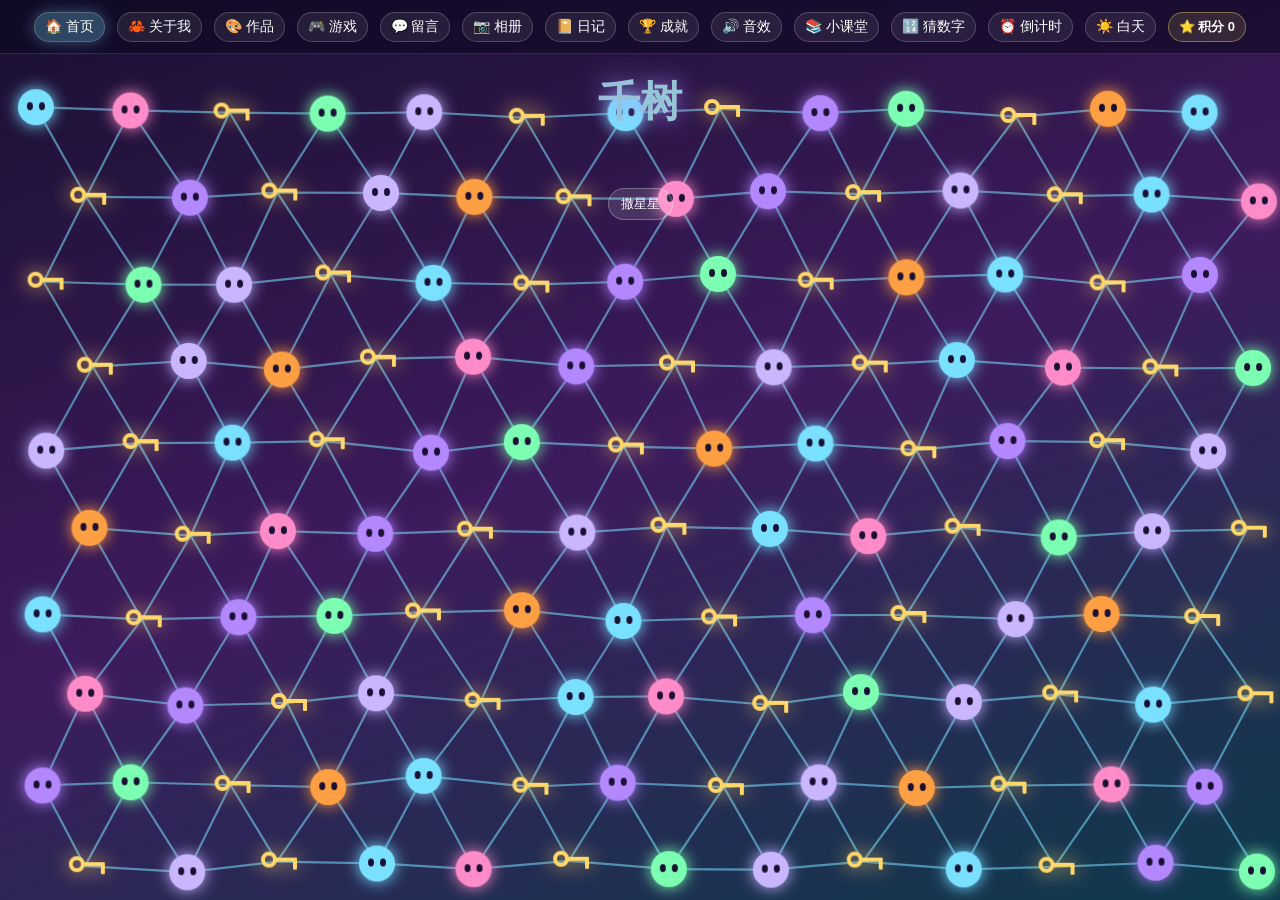
==== commit 4976b0d1: "把圆圈对决做成能对打的游戏：大招、血量和按人的速度出手的对手。" ====
--- a/index.html
+++ b/index.html
@@ -4,8 +4,8 @@
     <meta charset="UTF-8">
     <meta name="viewport" content="width=device-width, initial-scale=1.0">
     <title>千树</title>
-    <link rel="stylesheet" href="new-games.css">
-    <link rel="stylesheet" href="rooms-fun.css">
+    <link rel="stylesheet" href="新游戏样式.css">
+    <link rel="stylesheet" href="房间趣味样式.css">
     <style>
         html, body {
             height: 100%;
@@ -153,6 +153,7 @@
         body.theme-day #pageFit .works-title,
         body.theme-day #pageFit .works-hi,
         body.theme-day #pageFit .hi,
+        body.theme-day #pageFit .home-intro,
         body.theme-day #pageFit .game-title,
         body.theme-day #pageFit .game-score,
         body.theme-day #pageFit .lesson-school,
@@ -605,6 +606,52 @@
             box-shadow: 0 0 20px rgba(122, 224, 255, 0.55);
             transform: scale(1.06);
         }
+        .photo-real {
+            position: relative;
+            overflow: hidden;
+            padding: 0;
+            background: #1a1033;
+        }
+        .photo-real img {
+            width: 100%;
+            height: 100%;
+            object-fit: cover;
+            display: block;
+        }
+        .photo-name {
+            position: absolute;
+            left: 0;
+            right: 0;
+            bottom: 0;
+            font-size: 12px;
+            color: #fff;
+            background: rgba(10, 6, 28, 0.62);
+            padding: 4px 6px;
+        }
+        .photo-del {
+            position: absolute;
+            top: 4px;
+            right: 4px;
+            border: 0;
+            border-radius: 8px;
+            background: rgba(255, 255, 255, 0.86);
+            cursor: pointer;
+            font-size: 12px;
+        }
+        .album-bar {
+            text-align: center;
+            margin: 0 0 16px;
+        }
+        .album-empty {
+            color: #ffe566;
+        }
+        .home-intro {
+            position: relative;
+            z-index: 4;
+            text-align: center;
+            margin: 0 24px 8px;
+            color: #c9e9ff;
+        }
         .badge-list {
             display: flex;
             flex-wrap: wrap;
@@ -1721,7 +1768,7 @@
     <div class="side side-right"></div>
     <div class="stage">
         <div class="name">千树</div>
-        <div class="hi show">你好主人</div>
+        <div class="hi"></div>
     </div>
     <div class="about-side about-side-left" id="aboutLookLeft"></div>
     <div class="about-side about-side-right" id="aboutLookRight"></div>
@@ -1746,12 +1793,11 @@
     </div>
     <div class="album-room">
         <div class="works-title">📷 相册</div>
-        <div class="works-hi">点一张照片会亮起来，还会叫一声</div>
-        <div class="photos">
-            <div class="photo" style="background:#7cffb2">🏸 羽毛球</div>
-            <div class="photo" style="background:#7ae0ff">⭐ 星星</div>
-            <div class="photo" style="background:#ff8cc8">🌸 小花</div>
-            <div class="photo" style="background:#ffe566">🎨 画板</div>
+        <div class="works-hi" id="albumTip">还没有自己的照片。点「添加照片」，从手机或电脑选一张。</div>
+        <div class="photos" id="photoList"></div>
+        <div class="album-bar">
+            <input id="albumFile" type="file" accept="image/*" hidden>
+            <button type="button" class="sound-btn" id="albumAdd">添加照片</button>
         </div>
     </div>
     <div class="diary-room">
@@ -1765,11 +1811,6 @@
         <div class="works-title">🏆 成就</div>
         <div class="works-hi">做成了才会点亮。点一枚徽章能去对应游戏</div>
         <div class="badge-list" id="badgeList"></div>
-        <div class="work" id="achieveGames">会做小树和小花对战棋</div>
-        <div class="work" id="achieveDraw">会做小画板</div>
-        <div class="work" id="achieveNotes">会做留言本</div>
-        <div class="info">会换导航房间</div>
-        <div class="info">换房间会加积分，关页面还记得</div>
     </div>
     <div class="guess-room">
         <div class="works-title">🔢 猜数字</div>
@@ -1860,6 +1901,22 @@
                 <button type="button" class="chess-level-btn" data-level="hard">困难</button>
                 <button type="button" class="chess-level-btn" data-level="super">超难</button>
             </span>
+        </div>
+    </div>
+    <div class="go-room">
+        <h2>围棋</h2>
+        <p class="chess-line"><span id="goTurn">轮到：黑子</span></p>
+        <p id="goResult"></p>
+        <div id="goBoard"></div>
+        <div class="chess-bar" id="goSizes">
+            <button type="button" class="chess-size-btn on" data-go-size="9">9 路</button>
+            <button type="button" class="chess-size-btn" data-go-size="13">13 路</button>
+        </div>
+        <div class="chess-bar" id="goModes">
+            <button type="button" class="chess-mode-btn on" data-go-mode="human">人人对战</button>
+            <button type="button" class="chess-mode-btn" data-go-mode="computer">电脑对战</button>
+            <button type="button" class="sound-btn" id="goPass">停一手</button>
+            <button type="button" class="sound-btn" id="goRestart">再来一盘</button>
         </div>
     </div>
     <div class="match-room">
@@ -2121,6 +2178,7 @@
     </div>
     <div class="jump-room">
         <h2>小树跳</h2>
+        <p id="jumpRule">石头从右边过来。点「跳」或按空格，小树跳起来。撞到就停，看最高分。</p>
         <p id="jumpInfo">点一下跳过石头</p>
         <div id="jumpArena">
             <div id="jumpTree">🌲</div>
@@ -2131,10 +2189,22 @@
     </div>
     <div class="gate-room">
         <h2>倍数门</h2>
-        <p id="gateInfo">小球掉进门会乘倍数。点门让 ×2 变成 ×4</p>
+        <p id="gateInfo">小小的球带着倍数来回弹</p>
         <div id="gateArena"></div>
         <button type="button" class="sound-btn" id="gateDrop">再丢一颗</button>
         <button type="button" id="gateRestart" class="sound-btn">再来一局</button>
+    </div>
+    <div class="duel-room">
+        <h2>对决</h2>
+        <p id="duelInfo">圆圈有喷头。点点打中，防御减 1。防御是 0 再被碰到，颜色就消失。</p>
+        <div class="duel-hud">
+            <div class="duel-hud-card" id="duelMeHud">我　攻击 --　血量 1000　盾 --</div>
+            <div class="duel-hud-card foe" id="duelFoeHud">它　攻击 --　血量 1500　盾 --</div>
+        </div>
+        <div id="duelArena"></div>
+        <div class="duel-skills" id="duelSkills"></div>
+        <div class="duel-ults" id="duelUlts"></div>
+        <button type="button" id="duelRestart" class="sound-btn">再来一局</button>
     </div>
     <div class="quest-room">
         <h2>小树大冒险</h2>
@@ -2161,6 +2231,7 @@
             <button type="button" class="dock-btn" data-play="bubble" id="dockBubble">戳泡泡</button>
             <button type="button" class="dock-btn" data-play="star" id="dockStar">接星星</button>
             <button type="button" class="dock-btn on" data-play="chess" id="dockChess">小树与小花</button>
+            <button type="button" class="dock-btn" data-play="go" id="dockGo">围棋</button>
             <button type="button" class="dock-btn" data-play="match" id="dockMatch">开心消消乐</button>
             <button type="button" class="dock-btn" data-play="memory" id="dockMemory">记忆翻牌</button>
             <button type="button" class="dock-btn" data-play="tap" id="dockTap">点点乐</button>
@@ -2183,6 +2254,7 @@
             <button type="button" class="dock-btn" data-play="color" id="dockColor">找颜色</button>
             <button type="button" class="dock-btn" data-play="jump" id="dockJump">小树跳</button>
             <button type="button" class="dock-btn" data-play="gate" id="dockGate">倍数门</button>
+            <button type="button" class="dock-btn" data-play="duel" id="dockDuel">圆圈对决</button>
             <button type="button" class="dock-btn" data-play="quest" id="dockQuest">小树大冒险</button>
         </div>
     </div>
@@ -2271,7 +2343,7 @@
         <div id="colorHex">#ff8cc8</div>
     </div>
     </div>
-    <script src="difficulty.js"></script>
+    <script src="游戏难度.js"></script>
     <script>
         const homeBtn = document.getElementById("homeBtn");
         const aboutBtn = document.getElementById("aboutBtn");
@@ -2319,6 +2391,7 @@
             document.body.classList.remove("page-draw");
             document.body.classList.remove("page-color");
             document.body.classList.remove("now-chess");
+            document.body.classList.remove("now-go");
             document.body.classList.remove("now-match");
             document.body.classList.remove("now-memory");
             document.body.classList.remove("now-tap");
@@ -2343,6 +2416,7 @@
             document.body.classList.remove("now-color");
             document.body.classList.remove("now-jump");
             document.body.classList.remove("now-gate");
+            document.body.classList.remove("now-duel");
             document.body.classList.remove("now-quest");
             const chessOverlay = document.getElementById("chess-overlay");
             if (chessOverlay) {
@@ -2436,11 +2510,6 @@
         soundBtn.onclick = openSounds;
         lessonBtn.onclick = openLesson;
         gameBtn.onclick = openGames;
-        document.getElementById("achieveGames").onclick = openGames;
-        document.getElementById("achieveDraw").onclick = function () {
-            openStudio("page-draw");
-        };
-        document.getElementById("achieveNotes").onclick = openNotes;
         document.getElementById("workLottery").onclick = openLottery;
         document.getElementById("workSlider").onclick = openSlider;
         document.getElementById("workClock").onclick = function () {
@@ -2590,7 +2659,6 @@
             "linear-gradient(90deg, #7cffb2, #7ae0ff)"
         ];
         const hellos = [
-            "你好主人",
             "你好，我是千树！",
             "上面有关于我和留言",
             "今天也来玩一会儿吧",
@@ -2973,24 +3041,27 @@
             }
         }, 80);
     </script>
-    <script src="fit.js"></script>
-    <script src="chess.js"></script>
-    <script src="match3.js"></script>
-    <script src="game-dock.js"></script>
-    <script src="extra-games.js"></script>
-    <script src="snake.js"></script>
-    <script src="mole.js"></script>
-    <script src="trust-game.js"></script>
-    <script src="classroom.js"></script>
-    <script src="classroom-extra.js"></script>
-    <script src="fun.js"></script>
-    <script src="badges.js"></script>
-    <script src="flee.js"></script>
-    <script src="hand-play.js"></script>
-    <script src="new-games.js"></script>
-    <script src="multiply.js"></script>
-    <script src="quest.js"></script>
-    <script src="rooms-fun.js"></script>
-    <script src="page-extras.js"></script>
+    <script src="页面缩放.js"></script>
+    <script src="小树小花棋.js"></script>
+    <script src="围棋.js"></script>
+    <script src="消消乐.js"></script>
+    <script src="游戏底栏.js"></script>
+    <script src="更多小游戏.js"></script>
+    <script src="贪吃蛇.js"></script>
+    <script src="打地鼠.js"></script>
+    <script src="信任对战.js"></script>
+    <script src="小课堂.js"></script>
+    <script src="小课堂更多专题.js"></script>
+    <script src="积分和换房间.js"></script>
+    <script src="成就徽章.js"></script>
+    <script src="圆点和钥匙.js"></script>
+    <script src="举手当鼠标.js"></script>
+    <script src="新游戏.js"></script>
+    <script src="弹跳倍数.js"></script>
+    <script src="圆圈对决.js"></script>
+    <script src="接星星冒险.js"></script>
+    <script src="房间趣味.js"></script>
+    <script src="页面小功能.js"></script>
+    <script src="相册.js"></script>
 </body>
 </html>
--- a/新游戏样式.css
+++ b/新游戏样式.css
@@ -0,0 +1,913 @@
+.piano-room,
+.maze-room,
+.simon-room,
+.paint-room,
+.diff-room,
+.fruit-room,
+.calc-room,
+.order-room,
+.dress-room,
+.race-room,
+.stack-room,
+.count-room,
+.color-room,
+.jump-room,
+.gate-room,
+.duel-room,
+.go-room,
+.quest-room {
+    display: none;
+    position: relative;
+    z-index: 1;
+    padding: 110px 32px 140px;
+    text-align: center;
+    color: #f4edff;
+    overflow: hidden;
+}
+body.play.now-piano .piano-room,
+body.play.now-maze .maze-room,
+body.play.now-simon .simon-room,
+body.play.now-paint .paint-room,
+body.play.now-diff .diff-room,
+body.play.now-fruit .fruit-room,
+body.play.now-calc .calc-room,
+body.play.now-order .order-room,
+body.play.now-dress .dress-room,
+body.play.now-race .race-room,
+body.play.now-stack .stack-room,
+body.play.now-count .count-room,
+body.play.now-color .color-room,
+body.play.now-jump .jump-room,
+body.play.now-gate .gate-room,
+body.play.now-duel .duel-room,
+body.play.now-go .go-room,
+body.play.now-quest .quest-room {
+    display: flex;
+    flex-direction: column;
+    align-items: center;
+    justify-content: center;
+    box-sizing: border-box;
+    height: 100%;
+}
+.piano-room h2,
+.maze-room h2,
+.simon-room h2,
+.paint-room h2,
+.diff-room h2,
+.fruit-room h2,
+.calc-room h2,
+.order-room h2,
+.dress-room h2,
+.race-room h2,
+.stack-room h2,
+.count-room h2,
+.color-room h2,
+.jump-room h2,
+.gate-room h2,
+.duel-room h2,
+.go-room h2,
+.quest-room h2 {
+    margin: 0 0 12px;
+    font-size: 24px;
+    text-shadow: 0 0 12px rgba(122, 224, 255, 0.45);
+}
+.game-level-bar {
+    margin: 0 0 10px;
+}
+body.play .game-dock {
+    flex-direction: column;
+    align-items: stretch;
+    flex-wrap: nowrap;
+    gap: 6px;
+    padding: 8px 10px 10px;
+}
+.dock-packs {
+    display: flex;
+    justify-content: center;
+    flex-wrap: wrap;
+    gap: 6px;
+}
+.dock-pack-btn {
+    border: 1px solid rgba(255, 229, 102, 0.35);
+    background: rgba(255, 229, 102, 0.08);
+    color: #ffe566;
+    padding: 5px 12px;
+    border-radius: 999px;
+    cursor: pointer;
+    font-size: 13px;
+}
+.dock-pack-btn.on {
+    background: rgba(255, 229, 102, 0.28);
+    box-shadow: 0 0 14px rgba(255, 229, 102, 0.35);
+}
+.dock-games {
+    display: flex;
+    justify-content: center;
+    flex-wrap: wrap;
+    gap: 4px;
+}
+.dock-btn.is-pack-hide {
+    display: none;
+}
+body.theme-day .dock-pack-btn {
+    color: #5b3d00;
+    border-color: rgba(160, 110, 0, 0.4);
+    background: rgba(255, 229, 102, 0.35);
+}
+#pianoKeys {
+    display: flex;
+    gap: 8px;
+    margin: 16px auto 8px;
+    height: 210px;
+}
+.piano-key {
+    width: 60px;
+    border: 0;
+    border-radius: 0 0 10px 10px;
+    background: #fffef6;
+    color: #1a1033;
+    font-weight: bold;
+    cursor: pointer;
+    box-shadow: 0 8px 0 #c9b6ff;
+}
+.piano-key:active,
+.piano-key.on {
+    transform: translateY(6px);
+    box-shadow: 0 2px 0 #c9b6ff;
+    background: #ffe566;
+}
+#mazeBoard {
+    display: grid;
+    margin: 8px auto;
+    gap: 2px;
+    background: rgba(8, 4, 24, 0.4);
+    padding: 6px;
+    border-radius: 12px;
+}
+.maze-cell {
+    width: 28px;
+    height: 28px;
+    display: flex;
+    align-items: center;
+    justify-content: center;
+    border-radius: 6px;
+    background: rgba(255, 255, 255, 0.08);
+    font-size: 16px;
+}
+.maze-cell.wall { background: #3d1b5c; }
+.maze-cell.you { background: rgba(124, 255, 178, 0.35); }
+.maze-cell.goal { background: rgba(255, 140, 200, 0.35); }
+#simonPads {
+    display: grid;
+    grid-template-columns: 1fr 1fr;
+    gap: 10px;
+    width: 280px;
+    height: 280px;
+    margin: 12px auto;
+}
+.simon-pad {
+    border: 0;
+    border-radius: 18px;
+    cursor: pointer;
+    opacity: 0.45;
+    font-size: 28px;
+}
+.simon-pad.lit { opacity: 1; box-shadow: 0 0 22px currentColor; }
+.simon-pad[data-simon="0"] { background: #7cffb2; color: #7cffb2; }
+.simon-pad[data-simon="1"] { background: #ff8cc8; color: #ff8cc8; }
+.simon-pad[data-simon="2"] { background: #7ae0ff; color: #7ae0ff; }
+.simon-pad[data-simon="3"] { background: #ffe566; color: #ffe566; }
+#paintCanvas {
+    width: 340px;
+    height: 260px;
+    margin: 8px auto;
+}
+#paintCanvas path,
+#paintCanvas circle,
+#paintCanvas rect {
+    cursor: pointer;
+    stroke: #f4edff;
+    stroke-width: 2;
+}
+.paint-pens {
+    display: flex;
+    gap: 8px;
+    margin: 8px auto;
+}
+.paint-pen {
+    width: 28px;
+    height: 28px;
+    border-radius: 50%;
+    border: 2px solid #fff;
+    cursor: pointer;
+    padding: 0;
+}
+.paint-pen.on { box-shadow: 0 0 0 3px #ffe566; }
+#diffPair {
+    display: flex;
+    gap: 18px;
+    justify-content: center;
+    margin: 10px auto;
+}
+.diff-grid {
+    display: grid;
+    grid-template-columns: repeat(3, 64px);
+    gap: 6px;
+}
+.diff-cell {
+    width: 64px;
+    height: 64px;
+    border: 0;
+    border-radius: 12px;
+    background: rgba(255, 255, 255, 0.12);
+    font-size: 28px;
+    cursor: pointer;
+}
+.diff-cell.wrong { box-shadow: 0 0 0 3px #ff8cc8; }
+#fruitArena {
+    position: relative;
+    width: 560px;
+    height: 360px;
+    margin: 8px auto;
+    border-radius: 16px;
+    border: 1px solid rgba(255, 255, 255, 0.2);
+    background: rgba(8, 4, 24, 0.45);
+    overflow: hidden;
+}
+.fruit-bit {
+    position: absolute;
+    width: 36px;
+    height: 36px;
+    font-size: 28px;
+    line-height: 36px;
+    text-align: center;
+    cursor: pointer;
+}
+body.play .game-dock {
+    flex-wrap: wrap;
+}
+body.play .game-dock .dock-btn {
+    font-size: 12px;
+    padding: 4px 8px;
+}
+#calcQuest {
+    font-size: 42px;
+    margin: 12px 0 8px;
+    color: #ffe566;
+}
+.choice-row,
+#orderBoard,
+#countChoices {
+    display: flex;
+    flex-wrap: wrap;
+    justify-content: center;
+    gap: 10px;
+    margin: 10px auto;
+}
+.choice-btn,
+.order-bit,
+.count-choice {
+    min-width: 56px;
+    height: 48px;
+    border: 0;
+    border-radius: 12px;
+    background: rgba(255, 255, 255, 0.16);
+    color: #f4edff;
+    font-size: 22px;
+    cursor: pointer;
+}
+.order-bit {
+    width: 56px;
+}
+.order-bit.off {
+    opacity: 0.25;
+    pointer-events: none;
+}
+#dressStage {
+    position: relative;
+    width: 180px;
+    height: 240px;
+    margin: 8px auto;
+}
+#dressBody {
+    width: 90px;
+    height: 150px;
+    margin: 50px auto 0;
+    border-radius: 40px 40px 24px 24px;
+    background: #7ae0ff;
+}
+#dressHat,
+#dressShirt {
+    position: absolute;
+    left: 50%;
+    transform: translateX(-50%);
+    font-size: 42px;
+    pointer-events: none;
+}
+#dressHat { top: 8px; }
+#dressShirt { top: 78px; font-size: 56px; }
+#raceTrack {
+    position: relative;
+    width: 480px;
+    height: 86px;
+    margin: 16px auto;
+    border-radius: 16px;
+    background: rgba(8, 4, 24, 0.45);
+    overflow: hidden;
+}
+#raceTree,
+#raceFlower {
+    position: absolute;
+    left: 8px;
+    font-size: 42px;
+    transition: left 0.08s linear;
+    line-height: 1;
+}
+#raceTree { top: 4px; }
+#raceFlower { top: 28px; font-size: 32px; }
+#stackTower {
+    position: relative;
+    width: 200px;
+    height: 260px;
+    margin: 8px auto;
+    border-radius: 12px;
+    background: rgba(8, 4, 24, 0.4);
+}
+.stack-row {
+    position: absolute;
+    height: 22px;
+    border-radius: 6px;
+    left: 50%;
+}
+#countSky {
+    min-height: 80px;
+    font-size: 28px;
+    letter-spacing: 6px;
+    margin: 12px auto;
+}
+#colorBoard {
+    display: flex;
+    flex-wrap: wrap;
+    justify-content: center;
+    gap: 12px;
+    width: 280px;
+    margin: 16px auto;
+}
+.color-dot {
+    width: 72px;
+    height: 72px;
+    border: 3px solid #fff;
+    border-radius: 50%;
+    cursor: pointer;
+    padding: 0;
+}
+#jumpRule {
+    max-width: 480px;
+    margin: 0 auto 6px;
+    font-size: 14px;
+    line-height: 1.45;
+    color: #c9e9ff;
+}
+#jumpArena {
+    position: relative;
+    width: 480px;
+    height: 160px;
+    margin: 12px auto;
+    border-radius: 16px;
+    border: 1px solid rgba(255, 255, 255, 0.2);
+    background: linear-gradient(#7ae0ff 0 70%, #3d1b5c 70%);
+    overflow: hidden;
+}
+#jumpTree,
+#jumpRock {
+    position: absolute;
+    bottom: 8px;
+    font-size: 42px;
+    line-height: 1;
+}
+#jumpTree { left: 40px; }
+#jumpRock { left: 460px; }
+.fun-pop {
+    position: fixed;
+    left: 50%;
+    top: 42%;
+    transform: translate(-50%, -50%);
+    z-index: 30;
+    pointer-events: none;
+    font-size: 36px;
+    font-weight: bold;
+    color: #ffe566;
+    text-shadow: 0 0 16px #ffe566;
+    animation: funPop 0.7s ease forwards;
+}
+@keyframes funPop {
+    0% { opacity: 0; transform: translate(-50%, -20%) scale(0.6); }
+    25% { opacity: 1; transform: translate(-50%, -50%) scale(1.15); }
+    100% { opacity: 0; transform: translate(-50%, -80%) scale(1); }
+}
+.dress-stage-bounce { animation: dressBounce 0.35s ease; }
+.fun-spark {
+    position: fixed;
+    z-index: 29;
+    pointer-events: none;
+    font-size: 22px;
+    animation: funSpark 0.85s ease forwards;
+}
+@keyframes funSpark {
+    0% { opacity: 1; transform: translateY(0) scale(0.6); }
+    100% { opacity: 0; transform: translateY(-70px) scale(1.2); }
+}
+#paintCanvas .paint-quest {
+    stroke: #ffe566;
+    stroke-width: 6;
+}
+@keyframes dressBounce {
+    0% { transform: scale(1); }
+    50% { transform: scale(1.12) rotate(-4deg); }
+    100% { transform: scale(1); }
+}
+body.play.now-gate .gate-room {
+    padding: 88px 16px 120px;
+    justify-content: flex-start;
+}
+body.play.now-duel .duel-room {
+    padding: 76px 12px 12px;
+    justify-content: flex-start;
+    overflow: hidden;
+}
+#gateArena {
+    position: relative;
+    width: min(760px, 96%);
+    height: 520px;
+    margin: 4px auto 0;
+    border-radius: 12px;
+    overflow: hidden;
+    border: 1px solid rgba(255, 255, 255, 0.18);
+    background: #140428;
+}
+.gate-hex {
+    position: absolute;
+    inset: 0;
+    background-color: #3b1270;
+    background-image:
+        radial-gradient(circle at 72% 22%, rgba(210, 80, 255, 0.45), transparent 38%),
+        radial-gradient(circle at 28% 58%, rgba(70, 255, 140, 0.22), transparent 42%),
+        radial-gradient(circle at 78% 78%, rgba(255, 140, 40, 0.22), transparent 40%),
+        repeating-linear-gradient(0deg, transparent 0 22px, rgba(255, 255, 255, 0.07) 22px 23px),
+        repeating-linear-gradient(60deg, transparent 0 22px, rgba(255, 255, 255, 0.06) 22px 23px),
+        repeating-linear-gradient(-60deg, transparent 0 22px, rgba(255, 255, 255, 0.06) 22px 23px);
+    pointer-events: none;
+}
+.gate-mist {
+    position: absolute;
+    inset: 0;
+    background: radial-gradient(circle at 50% 40%, rgba(0, 0, 0, 0.08), rgba(0, 0, 0, 0.35));
+    pointer-events: none;
+}
+.gate-core {
+    position: absolute;
+    left: 50%;
+    top: 34%;
+    z-index: 2;
+    width: 96px;
+    height: 72px;
+    margin-left: -48px;
+    clip-path: polygon(16% 0, 84% 0, 100% 100%, 0 100%);
+    background: linear-gradient(#ececf1, #9b9ba6);
+    box-shadow: 0 8px 0 #5c5c66, 0 0 28px rgba(255, 255, 255, 0.4);
+    display: flex;
+    flex-direction: column;
+    align-items: center;
+    justify-content: center;
+    color: #14141a;
+    pointer-events: none;
+}
+.gate-core b {
+    font-size: 28px;
+    line-height: 1;
+}
+.gate-core i {
+    font-style: normal;
+    font-size: 16px;
+    font-weight: 800;
+}
+.gate-slab {
+    position: absolute;
+    z-index: 4;
+    height: 58px;
+    padding: 4px 0 6px;
+    border: 0;
+    border-radius: 8px;
+    background: linear-gradient(#ffffff, #e4e4ea);
+    color: #16161c;
+    cursor: pointer;
+    box-shadow: 0 6px 0 #8a8a94, 0 0 18px rgba(255, 255, 255, 0.3);
+    display: flex;
+    flex-direction: column;
+    align-items: center;
+    justify-content: center;
+    line-height: 1;
+}
+.gate-slab em {
+    font-style: normal;
+    font-size: 13px;
+    font-weight: 800;
+    opacity: 0.78;
+}
+.gate-slab b {
+    font-size: 24px;
+    font-weight: 900;
+}
+.gate-slab:active {
+    transform: translateY(3px);
+    box-shadow: 0 3px 0 #8a8a94;
+}
+.gate-orb {
+    position: absolute;
+    z-index: 5;
+    border-radius: 50%;
+    display: flex;
+    flex-direction: column;
+    align-items: center;
+    justify-content: center;
+    color: #fff;
+    font-weight: 900;
+    letter-spacing: 0.02em;
+    background:
+        radial-gradient(circle at 34% 30%, #fff 0 8%, transparent 22%),
+        repeating-conic-gradient(from 20deg, var(--hue) 0 12deg, #fff 12deg 14deg, var(--hue) 14deg 26deg);
+    box-shadow:
+        0 0 18px var(--hue),
+        0 0 48px var(--hue),
+        inset 0 0 18px rgba(255, 255, 255, 0.35);
+    text-shadow: 0 2px 6px rgba(0, 0, 0, 0.55);
+    pointer-events: none;
+}
+.gate-orb strong {
+    font-size: 16px;
+    line-height: 1;
+}
+.gate-orb.tiny {
+    box-shadow: 0 0 8px var(--hue);
+}
+.gate-orb.tiny strong {
+    font-size: 7px;
+}
+.duel-hud {
+    display: flex;
+    justify-content: space-between;
+    gap: 10px;
+    width: min(640px, 96%);
+    margin: 4px auto 0;
+    z-index: 12;
+}
+.duel-hud-card {
+    flex: 1;
+    padding: 6px 10px;
+    border-radius: 10px;
+    text-align: left;
+    font-size: 15px;
+    font-weight: 800;
+    color: #e8ffd4;
+    background: rgba(20, 48, 16, 0.9);
+    box-shadow: 0 0 0 1px rgba(124, 255, 58, 0.35);
+}
+.duel-hud-card.foe {
+    text-align: right;
+    color: #f3e4ff;
+    background: rgba(40, 16, 56, 0.9);
+    box-shadow: 0 0 0 1px rgba(197, 107, 255, 0.45);
+}
+#duelArena {
+    position: relative;
+    width: 520px;
+    height: 289px;
+    flex: 0 0 auto;
+    margin: 6px auto 0;
+    overflow: hidden;
+    border-radius: 12px;
+    background: #12081f;
+    border: 1px solid rgba(255, 255, 255, 0.16);
+}
+.duel-body.is-hit {
+    filter: brightness(1.8);
+    box-shadow: 0 0 28px #fff, 0 0 18px var(--hue);
+}
+.duel-hud-card.is-hit {
+    transform: scale(1.06);
+    box-shadow: 0 0 0 2px #ffe566;
+}
+.duel-pop {
+    position: absolute;
+    z-index: 9;
+    color: #ffe566;
+    font-size: 22px;
+    font-weight: 900;
+    text-shadow: 0 0 10px #ffe566;
+    pointer-events: none;
+    animation: duelPop 0.55s ease forwards;
+}
+.duel-pop.big {
+    font-size: 34px;
+    color: #ff8a3d;
+    text-shadow: 0 0 14px #ff8a3d;
+}
+@keyframes duelPop {
+    0% { opacity: 1; transform: translateY(0) scale(0.7); }
+    100% { opacity: 0; transform: translateY(-36px) scale(1.15); }
+}
+.duel-flash {
+    position: absolute;
+    inset: 0;
+    background: rgba(255, 240, 180, 0.28);
+    pointer-events: none;
+    z-index: 7;
+}
+.duel-body {
+    position: absolute;
+    border-radius: 50%;
+    background: radial-gradient(circle at 32% 28%, #fff 0 10%, var(--hue) 42%, #1a1028 100%);
+    box-shadow: 0 0 22px var(--hue);
+    display: flex;
+    align-items: center;
+    justify-content: center;
+    color: #141018;
+    font-weight: 900;
+}
+.duel-nozzle {
+    position: absolute;
+    left: 50%;
+    top: 50%;
+    width: 28px;
+    height: 10px;
+    margin: -5px 0 0 0;
+    transform-origin: 0 50%;
+    background: linear-gradient(90deg, #222, #eee);
+    border-radius: 2px 8px 8px 2px;
+    box-shadow: 0 0 8px #fff;
+}
+.duel-gone {
+    position: absolute;
+    border-radius: 50%;
+    border: 2px dashed rgba(255, 255, 255, 0.2);
+    background: transparent;
+}
+.duel-stat,
+.duel-pips {
+    position: absolute;
+    z-index: 8;
+    width: max-content;
+    min-width: 140px;
+    padding: 5px 10px;
+    border-radius: 10px;
+    text-align: center;
+    color: #f4edff;
+    font-size: 15px;
+    font-weight: 800;
+    letter-spacing: 0.02em;
+    white-space: nowrap;
+    background: rgba(12, 6, 22, 0.82);
+    box-shadow: 0 0 0 1px rgba(255, 255, 255, 0.16);
+    pointer-events: none;
+}
+.duel-pips i {
+    display: inline-block;
+    width: 8px;
+    height: 8px;
+    margin: 0 2px;
+    border-radius: 50%;
+    background: #ffe566;
+    box-shadow: 0 0 6px #ffe566;
+}
+.duel-dot {
+    position: absolute;
+    width: 8px;
+    height: 8px;
+    border-radius: 50%;
+    box-shadow: 0 0 8px currentColor;
+}
+.duel-skills {
+    position: relative;
+    z-index: 12;
+    display: flex;
+    flex-wrap: wrap;
+    justify-content: center;
+    gap: 4px;
+    max-width: 720px;
+    margin: 6px auto 0;
+    pointer-events: auto;
+}
+.duel-skill {
+    min-width: 60px;
+    padding: 4px 7px;
+    font-size: 13px;
+}
+.duel-skill.is-wait {
+    opacity: 0.45;
+}
+.duel-ults {
+    position: relative;
+    z-index: 12;
+    display: flex;
+    flex-wrap: wrap;
+    justify-content: center;
+    gap: 6px;
+    max-width: 720px;
+    margin: 6px auto 0;
+    pointer-events: auto;
+}
+.duel-ult {
+    min-width: 88px;
+    border-color: #ffe566 !important;
+    box-shadow: 0 0 12px rgba(255, 229, 102, 0.45);
+}
+.duel-ult small {
+    display: block;
+    font-size: 11px;
+    opacity: 0.8;
+}
+.duel-ult.is-wait {
+    opacity: 0.4;
+}
+.gate-orb.burst {
+    filter: saturate(1.35);
+    background:
+        radial-gradient(circle at 50% 50%, rgba(255, 255, 255, 0.55), transparent 28%),
+        repeating-conic-gradient(from 10deg, var(--hue) 0 3deg, transparent 3deg 9deg);
+}
+.gate-orb.burst span,
+.gate-orb.burst strong {
+    position: relative;
+    z-index: 2;
+    display: block;
+    line-height: 1.05;
+    font-size: 14px;
+}
+.gate-orb.burst strong {
+    font-size: 22px;
+    margin-top: 3px;
+}
+.gate-hair,
+.gate-orbit {
+    position: absolute;
+    pointer-events: none;
+}
+.gate-hair {
+    inset: -46%;
+    border-radius: 50%;
+    background: repeating-conic-gradient(from 0deg, var(--hue) 0 2deg, transparent 2deg 7deg);
+    filter: blur(0.6px);
+    opacity: 0.72;
+    z-index: 0;
+}
+.gate-orbit {
+    inset: -10%;
+    border: 2px solid rgba(255, 255, 255, 0.7);
+    border-radius: 50%;
+    transform: rotate(-24deg) scaleX(1.2);
+    box-shadow: 0 0 12px rgba(255, 255, 255, 0.45);
+    z-index: 1;
+}
+.gate-orb.tail::before {
+    content: "";
+    position: absolute;
+    left: 50%;
+    bottom: 72%;
+    width: 14px;
+    height: 78px;
+    margin-left: -7px;
+    border-radius: 20px;
+    background: linear-gradient(var(--hue), transparent);
+    filter: blur(2px);
+    opacity: 0.9;
+    z-index: -1;
+}
+.gate-tools {
+    position: absolute;
+    left: 8px;
+    right: 8px;
+    bottom: 6px;
+    z-index: 6;
+    height: 64px;
+    display: flex;
+    justify-content: space-between;
+    gap: 6px;
+    padding: 4px 6px 6px;
+    border-radius: 10px;
+    background: linear-gradient(#fff, #d8d8e0);
+    box-shadow: 0 -2px 18px rgba(0, 0, 0, 0.4);
+}
+.gate-tool {
+    flex: 1;
+    border: 0;
+    border-radius: 8px;
+    background: linear-gradient(#fff, #ececf2);
+    color: #222;
+    font-size: 16px;
+    font-weight: 900;
+    cursor: pointer;
+    display: flex;
+    flex-direction: column;
+    align-items: center;
+    justify-content: center;
+    box-shadow: inset 0 0 0 1px rgba(0, 0, 0, 0.08);
+}
+.gate-tool small {
+    font-size: 11px;
+    line-height: 1;
+    opacity: 0.7;
+}
+.gate-tool span {
+    line-height: 1.1;
+}
+.gate-tool:active {
+    background: #dddde4;
+}
+#questMap {
+    display: flex;
+    flex-wrap: wrap;
+    justify-content: center;
+    gap: 10px;
+    max-width: 560px;
+    margin: 8px auto;
+}
+.quest-island {
+    width: 150px;
+    min-height: 78px;
+    border: 1px solid rgba(255, 255, 255, 0.25);
+    background: rgba(122, 224, 255, 0.16);
+    color: #f4edff;
+    border-radius: 16px;
+    cursor: pointer;
+}
+.quest-island b { display: block; font-size: 28px; }
+.quest-island.lock {
+    opacity: 0.4;
+    cursor: default;
+}
+.quest-island.done {
+    background: rgba(124, 255, 178, 0.2);
+}
+#questArena {
+    position: relative;
+    width: min(480px, 92%);
+    height: 280px;
+    margin: 8px auto;
+    border-radius: 14px;
+    background: linear-gradient(#4a2a88 0 70%, #3d1b5c 70%);
+    overflow: hidden;
+}
+.quest-you,
+.quest-bit {
+    position: absolute;
+    font-size: 32px;
+    line-height: 1;
+}
+.quest-you { bottom: 8px; }
+.quest-pad { margin-top: 6px; }
+body.play.now-go .go-room {
+    padding: 88px 16px 120px;
+    justify-content: flex-start;
+}
+#goBoard {
+    --go-n: 9;
+    width: min(460px, 86vw);
+    height: min(460px, 56vh);
+    margin: 8px auto;
+    display: grid;
+    grid-template-columns: repeat(var(--go-n), 1fr);
+    grid-template-rows: repeat(var(--go-n), 1fr);
+    background-color: #d4a35a;
+    background-image:
+        linear-gradient(#5a3a18 1px, transparent 1px),
+        linear-gradient(90deg, #5a3a18 1px, transparent 1px);
+    background-size: calc(100% / var(--go-n)) calc(100% / var(--go-n));
+    background-position: center;
+    border: 8px solid #8a5a28;
+    box-shadow: 0 8px 24px rgba(0, 0, 0, 0.35);
+}
+.go-point {
+    position: relative;
+    border: 0;
+    background: transparent;
+    cursor: pointer;
+    padding: 0;
+}
+.go-point::after {
+    content: "";
+    position: absolute;
+    left: 50%;
+    top: 50%;
+    width: 72%;
+    height: 72%;
+    margin: -36% 0 0 -36%;
+    border-radius: 50%;
+}
+.go-point.is-black::after {
+    background: radial-gradient(circle at 32% 28%, #666, #111 55%, #000);
+    box-shadow: 0 2px 4px rgba(0, 0, 0, 0.45);
+}
+.go-point.is-white::after {
+    background: radial-gradient(circle at 32% 28%, #fff, #e8e8e8 55%, #c8c8c8);
+    box-shadow: 0 2px 4px rgba(0, 0, 0, 0.3);
+}
--- a/房间趣味样式.css
+++ b/房间趣味样式.css
@@ -0,0 +1,114 @@
+.nav button {
+    border: 1px solid rgba(255, 255, 255, 0.2) !important;
+    background: rgba(255, 255, 255, 0.08) !important;
+    transition: transform 0.16s ease, background 0.16s ease, box-shadow 0.16s ease;
+}
+.nav button:hover {
+    transform: translateY(-2px) scale(1.06);
+    background: rgba(255, 255, 255, 0.16) !important;
+}
+.nav button.on {
+    background: rgba(122, 224, 255, 0.28) !important;
+    box-shadow: 0 0 16px rgba(122, 224, 255, 0.4);
+}
+.nav button.nav-pop {
+    animation: navPop 0.32s ease;
+}
+@keyframes navPop {
+    0% { transform: scale(1); }
+    40% { transform: scale(1.18) rotate(-4deg); }
+    100% { transform: scale(1); }
+}
+#navScore {
+    border: 1px solid rgba(255, 229, 102, 0.4);
+    background: rgba(255, 229, 102, 0.12);
+    border-radius: 999px;
+}
+.stage .name {
+    cursor: pointer;
+    transition: transform 0.2s;
+}
+.stage .name:hover {
+    transform: scale(1.08);
+}
+.photo {
+    font-size: 22px;
+    font-weight: bold;
+    box-shadow: 0 8px 20px rgba(0, 0, 0, 0.25);
+    transition: transform 0.2s, box-shadow 0.2s;
+}
+.photo:hover {
+    transform: scale(1.08) rotate(-2deg);
+}
+.sound-pad {
+    display: flex;
+    flex-wrap: wrap;
+    justify-content: center;
+    gap: 10px;
+    margin: 16px auto;
+    max-width: 520px;
+}
+.sound-pad .sound-btn {
+    min-width: 110px;
+    min-height: 64px;
+    font-size: 16px;
+    border-radius: 18px;
+}
+#timerNum.tick {
+    animation: timerBeat 0.45s ease;
+}
+@keyframes timerBeat {
+    0% { transform: scale(1); }
+    40% { transform: scale(1.18); }
+    100% { transform: scale(1); }
+}
+.works-title {
+    letter-spacing: 1px;
+}
+body.theme-day .nav button {
+    color: #111 !important;
+    border-color: rgba(0, 0, 0, 0.12) !important;
+    background: rgba(255, 255, 255, 0.55) !important;
+}
+body.theme-day .nav button.on {
+    background: rgba(80, 180, 255, 0.35) !important;
+}
+.page-extra {
+    display: flex;
+    flex-wrap: wrap;
+    justify-content: center;
+    gap: 8px;
+    margin: 10px auto;
+    max-width: 560px;
+    pointer-events: auto;
+    position: relative;
+    z-index: 4;
+}
+.page-extra .sound-btn,
+.mood-chip {
+    border: 1px solid rgba(255, 255, 255, 0.28);
+    background: rgba(255, 255, 255, 0.12);
+    color: inherit;
+    border-radius: 999px;
+    padding: 6px 12px;
+    cursor: pointer;
+}
+.mood-chip.on {
+    background: rgba(255, 229, 102, 0.28);
+    box-shadow: 0 0 12px rgba(255, 229, 102, 0.35);
+}
+.spark-bit {
+    position: absolute;
+    z-index: 2;
+    pointer-events: none;
+    font-size: 22px;
+    animation: sparkFall 1.2s ease-out forwards;
+}
+@keyframes sparkFall {
+    0% { transform: translateY(0) scale(0.6); opacity: 1; }
+    100% { transform: translateY(160px) scale(1.2); opacity: 0; }
+}
+.photo.album-on {
+    outline: 4px solid #ffe566;
+    transform: scale(1.1);
+}
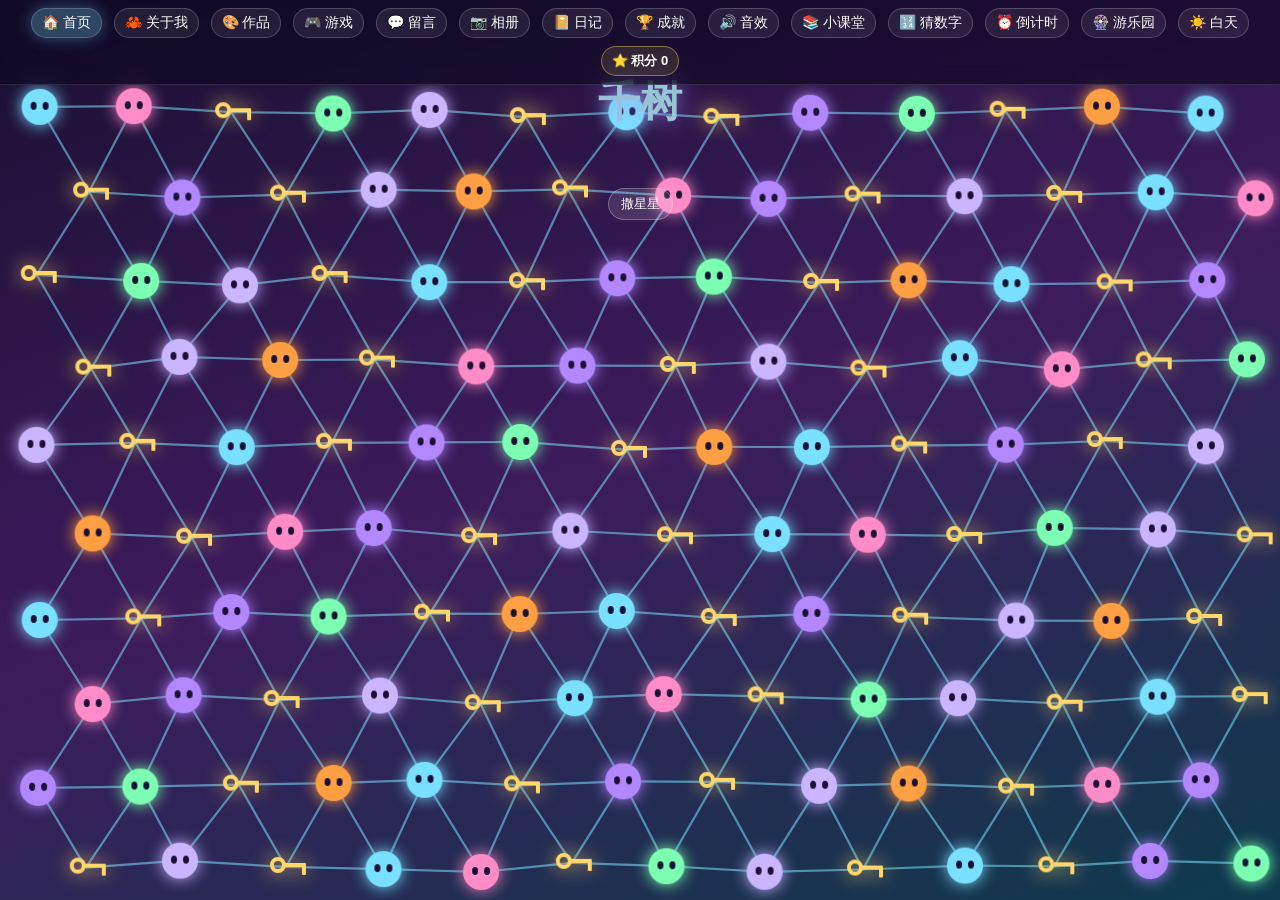
==== commit 1f4b64c0: "去掉圆圈对决，换成铺满屏幕的俯视游乐园。 园区一次看全、点项目就能玩，不再旋转或拖动地图。  Co-authored-by: Cursor <cursoragent@cursor.com>" ====
--- a/index.html
+++ b/index.html
@@ -6,6 +6,7 @@
     <title>千树</title>
     <link rel="stylesheet" href="新游戏样式.css">
     <link rel="stylesheet" href="房间趣味样式.css">
+    <link rel="stylesheet" href="游乐园.css">
     <style>
         html, body {
             height: 100%;
@@ -1761,6 +1762,7 @@
         <button type="button" id="lessonBtn">📚 小课堂</button>
         <button type="button" id="guessBtn">🔢 猜数字</button>
         <button type="button" id="timerBtn">⏰ 倒计时</button>
+        <button type="button" id="parkBtn">🎡 游乐园</button>
         <button type="button" id="themeBtn">☀️ 白天</button>
         <span id="navScore">⭐ 积分 0</span>
     </div>
@@ -1842,6 +1844,18 @@
             <button type="button" class="sound-btn" id="timer30">30 秒</button>
             <button type="button" class="sound-btn" id="timer60">60 秒</button>
             <button type="button" class="sound-btn" id="timerStop">停</button>
+        </div>
+    </div>
+    <div class="park-room">
+        <div class="park-view" id="parkView">
+            <div class="park-world" id="parkWorld"></div>
+        </div>
+        <div class="park-stage" id="parkStage"></div>
+        <div class="park-dock">
+            <h2 class="park-name">千树欢乐谷</h2>
+            <p class="park-tip" id="parkTip">全园都在这一屏。点一个项目进去玩。</p>
+            <p class="park-tickets">通关章 <span id="parkTickets">0</span></p>
+            <p class="park-help">点地图上的项目就能玩</p>
         </div>
     </div>
     <div class="sound-room">
@@ -2193,18 +2207,6 @@
         <div id="gateArena"></div>
         <button type="button" class="sound-btn" id="gateDrop">再丢一颗</button>
         <button type="button" id="gateRestart" class="sound-btn">再来一局</button>
-    </div>
-    <div class="duel-room">
-        <h2>对决</h2>
-        <p id="duelInfo">圆圈有喷头。点点打中，防御减 1。防御是 0 再被碰到，颜色就消失。</p>
-        <div class="duel-hud">
-            <div class="duel-hud-card" id="duelMeHud">我　攻击 --　血量 1000　盾 --</div>
-            <div class="duel-hud-card foe" id="duelFoeHud">它　攻击 --　血量 1500　盾 --</div>
-        </div>
-        <div id="duelArena"></div>
-        <div class="duel-skills" id="duelSkills"></div>
-        <div class="duel-ults" id="duelUlts"></div>
-        <button type="button" id="duelRestart" class="sound-btn">再来一局</button>
     </div>
     <div class="quest-room">
         <h2>小树大冒险</h2>
@@ -2254,7 +2256,6 @@
             <button type="button" class="dock-btn" data-play="color" id="dockColor">找颜色</button>
             <button type="button" class="dock-btn" data-play="jump" id="dockJump">小树跳</button>
             <button type="button" class="dock-btn" data-play="gate" id="dockGate">倍数门</button>
-            <button type="button" class="dock-btn" data-play="duel" id="dockDuel">圆圈对决</button>
             <button type="button" class="dock-btn" data-play="quest" id="dockQuest">小树大冒险</button>
         </div>
     </div>
@@ -2357,6 +2358,7 @@
         const lessonBtn = document.getElementById("lessonBtn");
         const guessBtn = document.getElementById("guessBtn");
         const timerBtn = document.getElementById("timerBtn");
+        const parkBtn = document.getElementById("parkBtn");
 
         function lightNav(btn) {
             homeBtn.classList.remove("on");
@@ -2371,6 +2373,7 @@
             lessonBtn.classList.remove("on");
             guessBtn.classList.remove("on");
             timerBtn.classList.remove("on");
+            parkBtn.classList.remove("on");
             btn.classList.add("on");
         }
         function clearRooms() {
@@ -2416,7 +2419,6 @@
             document.body.classList.remove("now-color");
             document.body.classList.remove("now-jump");
             document.body.classList.remove("now-gate");
-            document.body.classList.remove("now-duel");
             document.body.classList.remove("now-quest");
             const chessOverlay = document.getElementById("chess-overlay");
             if (chessOverlay) {
@@ -3052,13 +3054,13 @@
     <script src="信任对战.js"></script>
     <script src="小课堂.js"></script>
     <script src="小课堂更多专题.js"></script>
+    <script src="游乐园.js"></script>
     <script src="积分和换房间.js"></script>
     <script src="成就徽章.js"></script>
     <script src="圆点和钥匙.js"></script>
     <script src="举手当鼠标.js"></script>
     <script src="新游戏.js"></script>
     <script src="弹跳倍数.js"></script>
-    <script src="圆圈对决.js"></script>
     <script src="接星星冒险.js"></script>
     <script src="房间趣味.js"></script>
     <script src="页面小功能.js"></script>
--- a/新游戏样式.css
+++ b/新游戏样式.css
@@ -13,7 +13,6 @@
 .color-room,
 .jump-room,
 .gate-room,
-.duel-room,
 .go-room,
 .quest-room {
     display: none;
@@ -39,7 +38,6 @@
 body.play.now-color .color-room,
 body.play.now-jump .jump-room,
 body.play.now-gate .gate-room,
-body.play.now-duel .duel-room,
 body.play.now-go .go-room,
 body.play.now-quest .quest-room {
     display: flex;
@@ -64,7 +62,6 @@
 .color-room h2,
 .jump-room h2,
 .gate-room h2,
-.duel-room h2,
 .go-room h2,
 .quest-room h2 {
     margin: 0 0 12px;
@@ -429,11 +426,6 @@
 body.play.now-gate .gate-room {
     padding: 88px 16px 120px;
     justify-content: flex-start;
-}
-body.play.now-duel .duel-room {
-    padding: 76px 12px 12px;
-    justify-content: flex-start;
-    overflow: hidden;
 }
 #gateArena {
     position: relative;
@@ -553,182 +545,6 @@
 .gate-orb.tiny strong {
     font-size: 7px;
 }
-.duel-hud {
-    display: flex;
-    justify-content: space-between;
-    gap: 10px;
-    width: min(640px, 96%);
-    margin: 4px auto 0;
-    z-index: 12;
-}
-.duel-hud-card {
-    flex: 1;
-    padding: 6px 10px;
-    border-radius: 10px;
-    text-align: left;
-    font-size: 15px;
-    font-weight: 800;
-    color: #e8ffd4;
-    background: rgba(20, 48, 16, 0.9);
-    box-shadow: 0 0 0 1px rgba(124, 255, 58, 0.35);
-}
-.duel-hud-card.foe {
-    text-align: right;
-    color: #f3e4ff;
-    background: rgba(40, 16, 56, 0.9);
-    box-shadow: 0 0 0 1px rgba(197, 107, 255, 0.45);
-}
-#duelArena {
-    position: relative;
-    width: 520px;
-    height: 289px;
-    flex: 0 0 auto;
-    margin: 6px auto 0;
-    overflow: hidden;
-    border-radius: 12px;
-    background: #12081f;
-    border: 1px solid rgba(255, 255, 255, 0.16);
-}
-.duel-body.is-hit {
-    filter: brightness(1.8);
-    box-shadow: 0 0 28px #fff, 0 0 18px var(--hue);
-}
-.duel-hud-card.is-hit {
-    transform: scale(1.06);
-    box-shadow: 0 0 0 2px #ffe566;
-}
-.duel-pop {
-    position: absolute;
-    z-index: 9;
-    color: #ffe566;
-    font-size: 22px;
-    font-weight: 900;
-    text-shadow: 0 0 10px #ffe566;
-    pointer-events: none;
-    animation: duelPop 0.55s ease forwards;
-}
-.duel-pop.big {
-    font-size: 34px;
-    color: #ff8a3d;
-    text-shadow: 0 0 14px #ff8a3d;
-}
-@keyframes duelPop {
-    0% { opacity: 1; transform: translateY(0) scale(0.7); }
-    100% { opacity: 0; transform: translateY(-36px) scale(1.15); }
-}
-.duel-flash {
-    position: absolute;
-    inset: 0;
-    background: rgba(255, 240, 180, 0.28);
-    pointer-events: none;
-    z-index: 7;
-}
-.duel-body {
-    position: absolute;
-    border-radius: 50%;
-    background: radial-gradient(circle at 32% 28%, #fff 0 10%, var(--hue) 42%, #1a1028 100%);
-    box-shadow: 0 0 22px var(--hue);
-    display: flex;
-    align-items: center;
-    justify-content: center;
-    color: #141018;
-    font-weight: 900;
-}
-.duel-nozzle {
-    position: absolute;
-    left: 50%;
-    top: 50%;
-    width: 28px;
-    height: 10px;
-    margin: -5px 0 0 0;
-    transform-origin: 0 50%;
-    background: linear-gradient(90deg, #222, #eee);
-    border-radius: 2px 8px 8px 2px;
-    box-shadow: 0 0 8px #fff;
-}
-.duel-gone {
-    position: absolute;
-    border-radius: 50%;
-    border: 2px dashed rgba(255, 255, 255, 0.2);
-    background: transparent;
-}
-.duel-stat,
-.duel-pips {
-    position: absolute;
-    z-index: 8;
-    width: max-content;
-    min-width: 140px;
-    padding: 5px 10px;
-    border-radius: 10px;
-    text-align: center;
-    color: #f4edff;
-    font-size: 15px;
-    font-weight: 800;
-    letter-spacing: 0.02em;
-    white-space: nowrap;
-    background: rgba(12, 6, 22, 0.82);
-    box-shadow: 0 0 0 1px rgba(255, 255, 255, 0.16);
-    pointer-events: none;
-}
-.duel-pips i {
-    display: inline-block;
-    width: 8px;
-    height: 8px;
-    margin: 0 2px;
-    border-radius: 50%;
-    background: #ffe566;
-    box-shadow: 0 0 6px #ffe566;
-}
-.duel-dot {
-    position: absolute;
-    width: 8px;
-    height: 8px;
-    border-radius: 50%;
-    box-shadow: 0 0 8px currentColor;
-}
-.duel-skills {
-    position: relative;
-    z-index: 12;
-    display: flex;
-    flex-wrap: wrap;
-    justify-content: center;
-    gap: 4px;
-    max-width: 720px;
-    margin: 6px auto 0;
-    pointer-events: auto;
-}
-.duel-skill {
-    min-width: 60px;
-    padding: 4px 7px;
-    font-size: 13px;
-}
-.duel-skill.is-wait {
-    opacity: 0.45;
-}
-.duel-ults {
-    position: relative;
-    z-index: 12;
-    display: flex;
-    flex-wrap: wrap;
-    justify-content: center;
-    gap: 6px;
-    max-width: 720px;
-    margin: 6px auto 0;
-    pointer-events: auto;
-}
-.duel-ult {
-    min-width: 88px;
-    border-color: #ffe566 !important;
-    box-shadow: 0 0 12px rgba(255, 229, 102, 0.45);
-}
-.duel-ult small {
-    display: block;
-    font-size: 11px;
-    opacity: 0.8;
-}
-.duel-ult.is-wait {
-    opacity: 0.4;
-}
 .gate-orb.burst {
     filter: saturate(1.35);
     background:
@@ -879,10 +695,10 @@
     grid-template-rows: repeat(var(--go-n), 1fr);
     background-color: #d4a35a;
     background-image:
-        linear-gradient(#5a3a18 1px, transparent 1px),
-        linear-gradient(90deg, #5a3a18 1px, transparent 1px);
+        linear-gradient(#5a3a18 2px, transparent 2px),
+        linear-gradient(90deg, #5a3a18 2px, transparent 2px);
     background-size: calc(100% / var(--go-n)) calc(100% / var(--go-n));
-    background-position: center;
+    background-position: calc(50% / var(--go-n)) calc(50% / var(--go-n));
     border: 8px solid #8a5a28;
     box-shadow: 0 8px 24px rgba(0, 0, 0, 0.35);
 }
--- a/游乐园.css
+++ b/游乐园.css
@@ -0,0 +1,530 @@
+body.page-park #pageFit .park-room,
+body.page-park #pageFit .park-room h2,
+body.page-park #pageFit .park-room h3,
+body.page-park #pageFit .park-room p,
+body.page-park #pageFit .park-room span,
+body.page-park #pageFit .park-room strong,
+body.page-park #pageFit .park-room button,
+body.page-park #pageFit .park-room .park-name,
+body.page-park #pageFit .park-room .park-tip,
+body.page-park #pageFit .park-room .park-tickets,
+body.page-park #pageFit .park-room .park-help,
+body.page-park #pageFit .park-room .park-dock,
+body.page-park #pageFit .park-room .park-iso-name {
+    color: #000 !important;
+    text-shadow: none;
+}
+
+.park-room {
+    display: none;
+    position: absolute;
+    inset: 0;
+    z-index: 1;
+    overflow: hidden;
+    color: #000;
+    background: linear-gradient(#8ec8ff 0%, #c4e4ff 38%, #ffe7c2 72%, #ffb7c5 100%);
+}
+body.page-park .park-room { display: block; }
+body.page-park .stage { display: none; }
+
+.park-view {
+    position: absolute;
+    left: 0;
+    right: 0;
+    top: 70px;
+    bottom: 78px;
+    overflow: hidden;
+}
+
+.park-world {
+    position: absolute;
+    inset: 6px;
+}
+
+.park-ground {
+    position: absolute;
+    inset: 0;
+    background:
+        radial-gradient(circle at 22% 28%, #ffd1e0 0 18px, transparent 19px),
+        radial-gradient(circle at 70% 22%, #ffd1e0 0 14px, transparent 15px),
+        radial-gradient(circle at 40% 80%, #ffd1e0 0 16px, transparent 17px),
+        radial-gradient(ellipse at 50% 50%, #ffe7a8 0 90px, transparent 140px),
+        linear-gradient(#f6d48a, #f6d48a) 50% 50% / 5% 100% no-repeat,
+        linear-gradient(#f6d48a, #f6d48a) 50% 50% / 100% 6% no-repeat,
+        linear-gradient(#62d4ee, #3bb8d6) 78% 40% / 22% 26% no-repeat,
+        repeating-linear-gradient(90deg, #7fe07a 0 40px, #6fd06a 40px 80px);
+    border: 6px solid #4aaa55;
+}
+
+.park-iso {
+    position: absolute;
+    width: 86px;
+    height: 108px;
+    margin-left: -43px;
+    margin-top: -92px;
+    cursor: pointer;
+    filter: drop-shadow(3px 4px 0 rgba(42, 26, 18, 0.16));
+}
+.park-iso.is-deco { pointer-events: none; width: 48px; height: 62px; margin-left: -24px; margin-top: -58px; }
+.park-iso-art {
+    position: relative;
+    width: 72px;
+    height: 78px;
+    margin: 0 auto;
+}
+.park-iso-name {
+    display: block;
+    margin-top: 4px;
+    text-align: center;
+    font-size: 12px;
+    font-weight: 800;
+    color: #000;
+    background: #fff;
+    border: 2px solid #000;
+    line-height: 1.3;
+}
+
+.park-iso[data-kind="wheel"] .park-iso-art {
+    width: 74px;
+    height: 74px;
+    border: 4px solid #2a1a12;
+    border-radius: 50%;
+    background:
+        radial-gradient(circle, #fff 7px, transparent 8px),
+        repeating-conic-gradient(#ff6b9d 0 18deg, #ffe566 18deg 36deg);
+    box-shadow: 0 10px 0 #2a1a12;
+}
+.park-iso[data-kind="drop"] .park-iso-art {
+    width: 22px;
+    height: 86px;
+    background: linear-gradient(#ff5a7a, #c81e44);
+    border: 3px solid #2a1a12;
+    border-radius: 8px 8px 2px 2px;
+}
+.park-iso[data-kind="hammer"] .park-iso-art {
+    width: 70px;
+    height: 70px;
+    background: #5b4dff;
+    border: 3px solid #2a1a12;
+    border-radius: 50% 50% 12px 12px;
+}
+.park-iso[data-kind="pirate"] .park-iso-art {
+    width: 84px;
+    height: 40px;
+    margin-top: 28px;
+    background: #c47a3a;
+    border: 3px solid #2a1a12;
+    border-radius: 40% 40% 8px 8px;
+}
+.park-iso[data-kind="dragon"] .park-iso-art {
+    width: 88px;
+    height: 28px;
+    margin-top: 36px;
+    background: #7a8cff;
+    border: 3px solid #2a1a12;
+    border-radius: 20px;
+    transform: rotate(-18deg);
+}
+.park-iso[data-kind="flume"] .park-iso-art,
+.park-iso[data-kind="raft"] .park-iso-art {
+    width: 70px;
+    height: 36px;
+    margin-top: 30px;
+    background: #3ec7e8;
+    border: 3px solid #2a1a12;
+    border-radius: 18px;
+}
+.park-iso[data-kind="fly"] .park-iso-art {
+    width: 80px;
+    height: 52px;
+    margin-top: 16px;
+    background: #fff3c4;
+    border: 3px solid #2a1a12;
+    border-radius: 10px 10px 4px 4px;
+}
+.park-iso[data-kind="dino"] .park-iso-art {
+    width: 76px;
+    height: 54px;
+    margin-top: 16px;
+    background: #8fbf5a;
+    border: 3px solid #2a1a12;
+    border-radius: 16px 16px 6px 6px;
+}
+.park-iso[data-kind="space"] .park-iso-art {
+    width: 24px;
+    height: 82px;
+    background: linear-gradient(#fff, #b9c8ff);
+    border: 3px solid #2a1a12;
+    border-radius: 12px 12px 2px 2px;
+}
+.park-iso[data-kind="horse"] .park-iso-art {
+    width: 64px;
+    height: 64px;
+    border: 3px solid #2a1a12;
+    border-radius: 50%;
+    background: repeating-conic-gradient(#ff8cc8 0 20deg, #ffe566 20deg 40deg);
+}
+.park-iso[data-kind="bumper"] .park-iso-art {
+    width: 70px;
+    height: 36px;
+    margin-top: 30px;
+    background: #ff9f43;
+    border: 3px solid #2a1a12;
+    border-radius: 18px;
+}
+.park-iso[data-kind="shoot"] .park-iso-art {
+    width: 64px;
+    height: 48px;
+    margin-top: 20px;
+    background: #ff6b6b;
+    border: 3px solid #2a1a12;
+    border-radius: 8px;
+}
+.park-iso[data-kind="gate"] .park-iso-art {
+    width: 90px;
+    height: 54px;
+    margin-top: 10px;
+    background: #ff4d6d;
+    border: 4px solid #2a1a12;
+    border-radius: 6px 6px 0 0;
+}
+.park-iso[data-kind="tree"] .park-iso-art {
+    width: 46px;
+    height: 46px;
+    border-radius: 50%;
+    background: #ff9ec8;
+    border: 3px solid #2a1a12;
+    box-shadow: 0 18px 0 -14px #8b4a2b;
+}
+
+.park-dock {
+    position: absolute;
+    left: 0;
+    right: 0;
+    bottom: 0;
+    z-index: 5;
+    height: 92px;
+    box-sizing: border-box;
+    padding: 10px 16px 12px;
+    background: #fff6e8;
+    border-top: 3px solid #000;
+    text-align: left;
+}
+.park-name {
+    margin: 0;
+    font-size: 18px;
+    letter-spacing: 2px;
+}
+.park-tip,
+.park-tickets,
+.park-help {
+    margin: 2px 0 0;
+    font-size: 13px;
+    font-weight: 700;
+    color: #000;
+}
+
+.park-stage {
+    display: none;
+    position: absolute;
+    left: 50%;
+    top: 52%;
+    z-index: 6;
+    width: 520px;
+    max-width: 86%;
+    transform: translate(-50%, -50%);
+    padding: 16px 12px 18px;
+    border: 2px solid #000;
+    background: #fff;
+    color: #000;
+    text-align: center;
+}
+.park-stage.is-open { display: block; }
+.park-stage-close {
+    position: absolute;
+    right: 8px;
+    top: 8px;
+    border: 2px solid #000;
+    background: #eee;
+    color: #000;
+    font-weight: 800;
+    cursor: pointer;
+}
+
+.park-fx {
+    position: relative;
+    height: 220px;
+    margin: 28px auto 10px;
+    overflow: hidden;
+    border: 2px solid #000;
+    background: #d0d5d8;
+}
+
+.park-wheel-wrap {
+    width: 180px;
+    height: 180px;
+    margin: 16px auto 0;
+    position: relative;
+}
+.park-wheel {
+    width: 180px;
+    height: 180px;
+    border-radius: 50%;
+    border: 6px solid #000;
+    background:
+        radial-gradient(circle at center, #000 0 8px, transparent 9px),
+        repeating-conic-gradient(#c8c8c8 0 20deg, #8a8a8a 20deg 40deg);
+}
+.park-wheel.spin { animation: park-spin 5s linear infinite; }
+.park-cab {
+    position: absolute;
+    left: 50%;
+    top: 8px;
+    width: 28px;
+    height: 28px;
+    margin-left: -14px;
+    border: 2px solid #000;
+    background: #fff;
+    font-size: 16px;
+    line-height: 24px;
+}
+.park-pole {
+    width: 8px;
+    height: 48px;
+    margin: 0 auto;
+    background: #000;
+}
+
+.park-horse {
+    font-size: 72px;
+    margin: 36px 0 0;
+}
+.park-horse.bounce { animation: park-bounce 0.85s ease-in-out infinite; }
+
+.park-track {
+    position: relative;
+    height: 200px;
+    background: linear-gradient(#9aa3aa 0 70%, #5a5a5a 70%);
+}
+.park-rail {
+    position: absolute;
+    left: 0;
+    right: 0;
+    top: 40%;
+    height: 6px;
+    background: #000;
+    transform: rotate(-12deg);
+}
+.park-cart {
+    position: absolute;
+    left: -70px;
+    top: 38%;
+    font-size: 36px;
+}
+.park-cart.run { animation: park-coaster 2.1s ease-in 1; }
+
+.park-tower {
+    width: 46px;
+    height: 190px;
+    margin: 12px auto 0;
+    background: repeating-linear-gradient(#2b2b2b 0 10px, #111 10px 14px);
+    border: 2px solid #000;
+    position: relative;
+}
+.park-drop {
+    position: absolute;
+    left: 4px;
+    right: 4px;
+    top: 8px;
+    height: 28px;
+    background: #c00;
+    border: 2px solid #000;
+    color: #000;
+    font-size: 12px;
+    font-weight: 700;
+}
+.park-drop.fall { animation: park-drop 1.3s ease-in 1; }
+
+.park-hammer {
+    width: 16px;
+    height: 150px;
+    margin: 40px auto 0;
+    background: #222;
+    transform-origin: top center;
+}
+.park-hammer.swing { animation: park-swing 1.6s ease-in-out infinite; }
+.park-hammer::after {
+    content: "";
+    display: block;
+    width: 70px;
+    height: 28px;
+    margin: 122px -27px 0;
+    background: #111;
+    border: 2px solid #000;
+}
+
+.park-ship {
+    font-size: 80px;
+    margin-top: 50px;
+    display: inline-block;
+    transform-origin: 50% 90%;
+}
+.park-ship.rock { animation: park-rock 1.4s ease-in-out infinite; }
+
+.park-water {
+    height: 200px;
+    background: linear-gradient(#8aa3b0, #3d5a66);
+    position: relative;
+}
+.park-water::after {
+    content: "";
+    position: absolute;
+    left: 0;
+    right: 0;
+    bottom: 0;
+    height: 40%;
+    background: #2a4450;
+}
+.park-boat {
+    position: absolute;
+    left: -40px;
+    top: 30%;
+    font-size: 40px;
+}
+.park-boat.flume { animation: park-flume 2.4s ease-in 1; }
+.park-boat.raft { animation: park-raft 2.8s linear infinite; }
+
+.park-sky {
+    height: 200px;
+    background: linear-gradient(#7d93a6, #c5cdd3);
+    position: relative;
+    overflow: hidden;
+}
+.park-plane {
+    position: absolute;
+    left: 8%;
+    top: 38%;
+    font-size: 42px;
+}
+.park-plane.fly { animation: park-fly 2.2s ease-out 1; }
+
+.park-dark {
+    height: 200px;
+    background: #111;
+    position: relative;
+}
+.park-dino {
+    position: absolute;
+    left: 50%;
+    top: 40%;
+    transform: translate(-50%, -50%) scale(0.4);
+    font-size: 90px;
+    opacity: 0;
+}
+.park-dino.roar { animation: park-roar 1.8s ease 1; }
+
+.park-pad {
+    height: 200px;
+    background: #1a1a1a;
+    position: relative;
+}
+.park-rocket {
+    position: absolute;
+    left: 50%;
+    bottom: 12px;
+    margin-left: -24px;
+    font-size: 48px;
+}
+.park-rocket.launch { animation: park-launch 1.8s ease-in 1; }
+
+.park-arena {
+    height: 200px;
+    background: #cfcfcf;
+    position: relative;
+}
+.park-car {
+    position: absolute;
+    top: 70px;
+    font-size: 40px;
+}
+.park-car.a { left: 12%; }
+.park-car.b { right: 12%; }
+.park-car.a.hit { animation: park-hit-l 1s ease-in 1; }
+.park-car.b.hit { animation: park-hit-r 1s ease-in 1; }
+
+.park-targets {
+    display: flex;
+    flex-wrap: wrap;
+    justify-content: center;
+    gap: 12px;
+    padding: 28px 8px;
+}
+.park-target {
+    width: 64px;
+    height: 64px;
+    border: 3px solid #000;
+    border-radius: 50%;
+    background: repeating-radial-gradient(circle, #fff 0 8px, #c00 8px 16px);
+    color: #000;
+    font-weight: 700;
+    cursor: pointer;
+}
+.park-target.down { visibility: hidden; }
+
+@keyframes park-spin { to { transform: rotate(360deg); } }
+@keyframes park-bounce {
+    0%, 100% { transform: translateY(0); }
+    50% { transform: translateY(-22px); }
+}
+@keyframes park-coaster {
+    0% { left: -70px; top: 18%; }
+    40% { left: 40%; top: 8%; }
+    70% { left: 68%; top: 48%; }
+    100% { left: 110%; top: 28%; }
+}
+@keyframes park-drop {
+    0% { top: 8px; }
+    70% { top: 150px; }
+    85% { top: 138px; }
+    100% { top: 150px; }
+}
+@keyframes park-swing {
+    0%, 100% { transform: rotate(-55deg); }
+    50% { transform: rotate(55deg); }
+}
+@keyframes park-rock {
+    0%, 100% { transform: rotate(-18deg); }
+    50% { transform: rotate(18deg); }
+}
+@keyframes park-flume {
+    0% { left: -40px; top: 18%; }
+    45% { left: 42%; top: 12%; }
+    70% { left: 58%; top: 62%; }
+    100% { left: 110%; top: 58%; }
+}
+@keyframes park-raft {
+    0% { left: -30px; top: 48%; }
+    50% { left: 45%; top: 40%; }
+    100% { left: 110%; top: 52%; }
+}
+@keyframes park-fly {
+    0% { transform: scale(0.4) translateY(20px); opacity: 0.4; }
+    100% { transform: scale(1.4) translate(40px, -30px); opacity: 1; }
+}
+@keyframes park-roar {
+    0% { opacity: 0; transform: translate(-50%, -50%) scale(0.3); }
+    40% { opacity: 1; transform: translate(-50%, -50%) scale(1); }
+    100% { opacity: 0.2; transform: translate(-50%, -40%) scale(1.1); }
+}
+@keyframes park-launch {
+    0% { bottom: 12px; }
+    100% { bottom: 220px; }
+}
+@keyframes park-hit-l {
+    0% { left: 12%; }
+    100% { left: 38%; }
+}
+@keyframes park-hit-r {
+    0% { right: 12%; }
+    100% { right: 38%; }
+}
